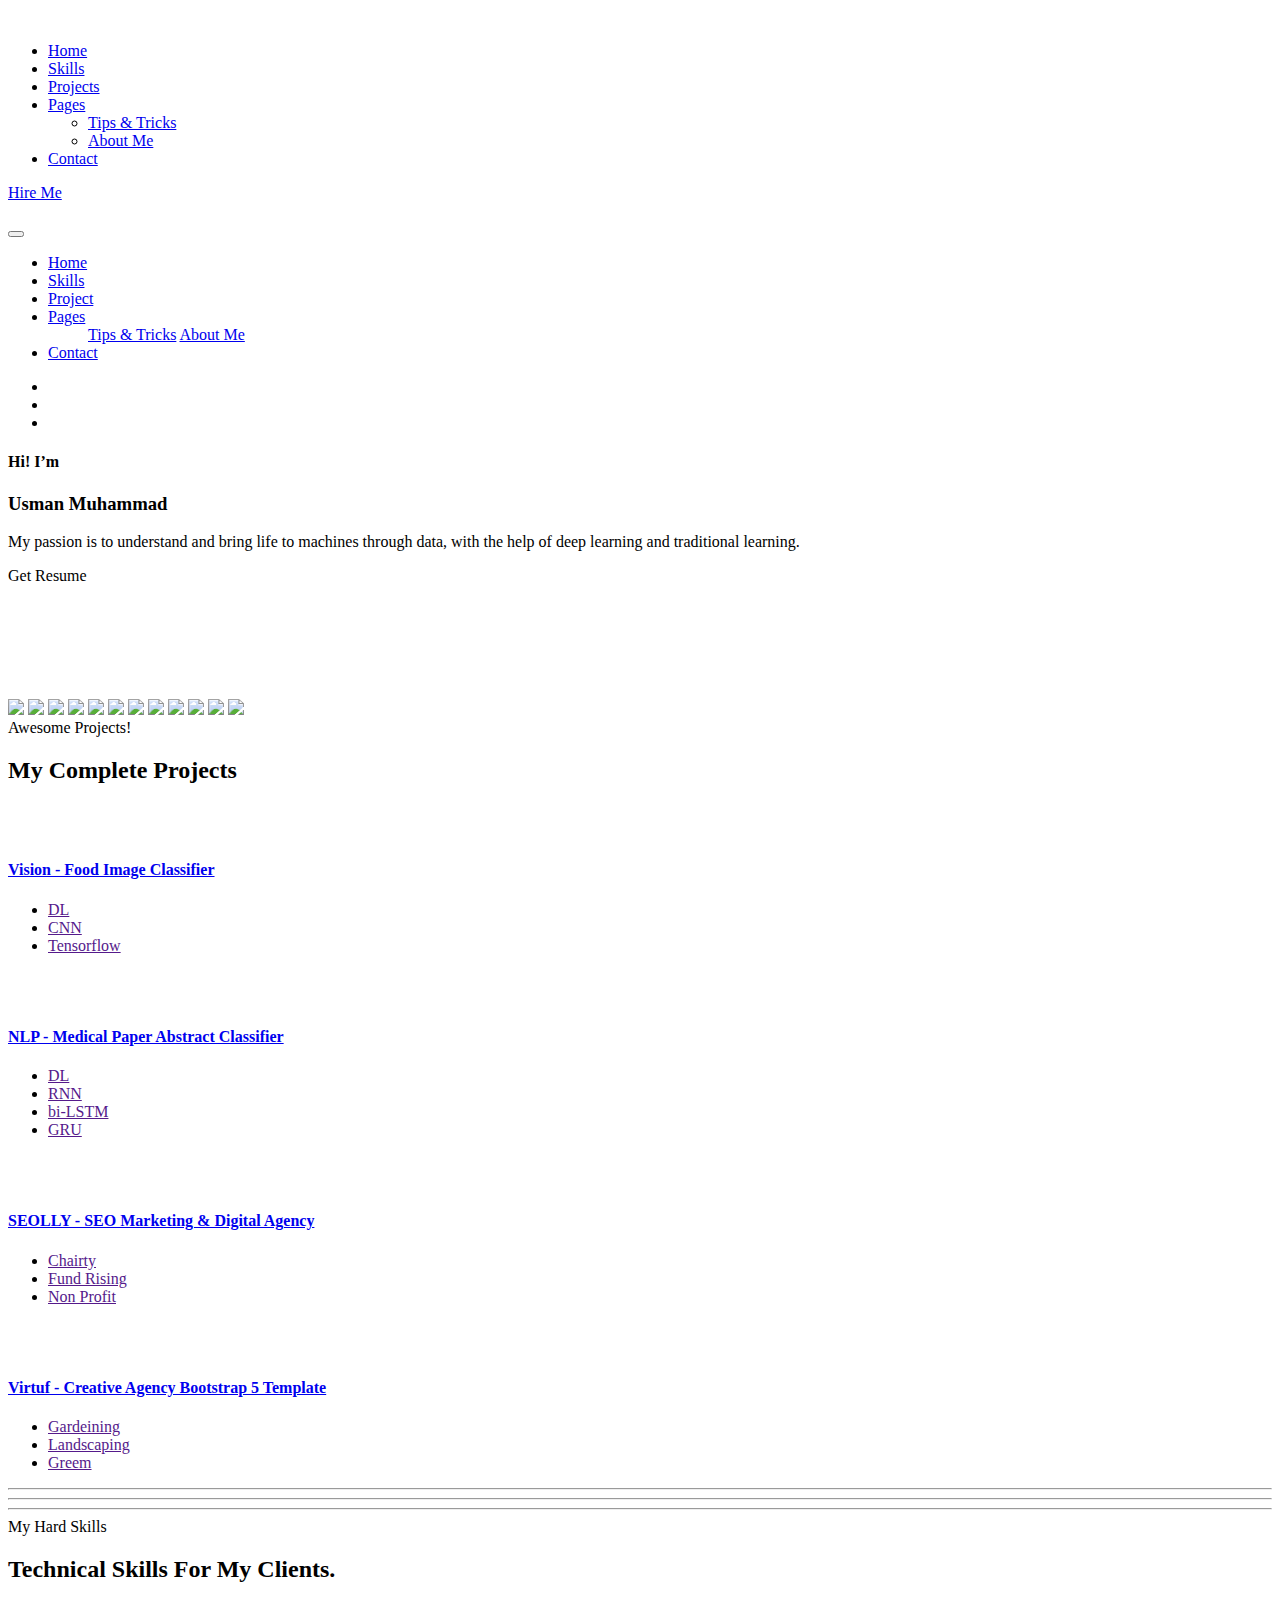
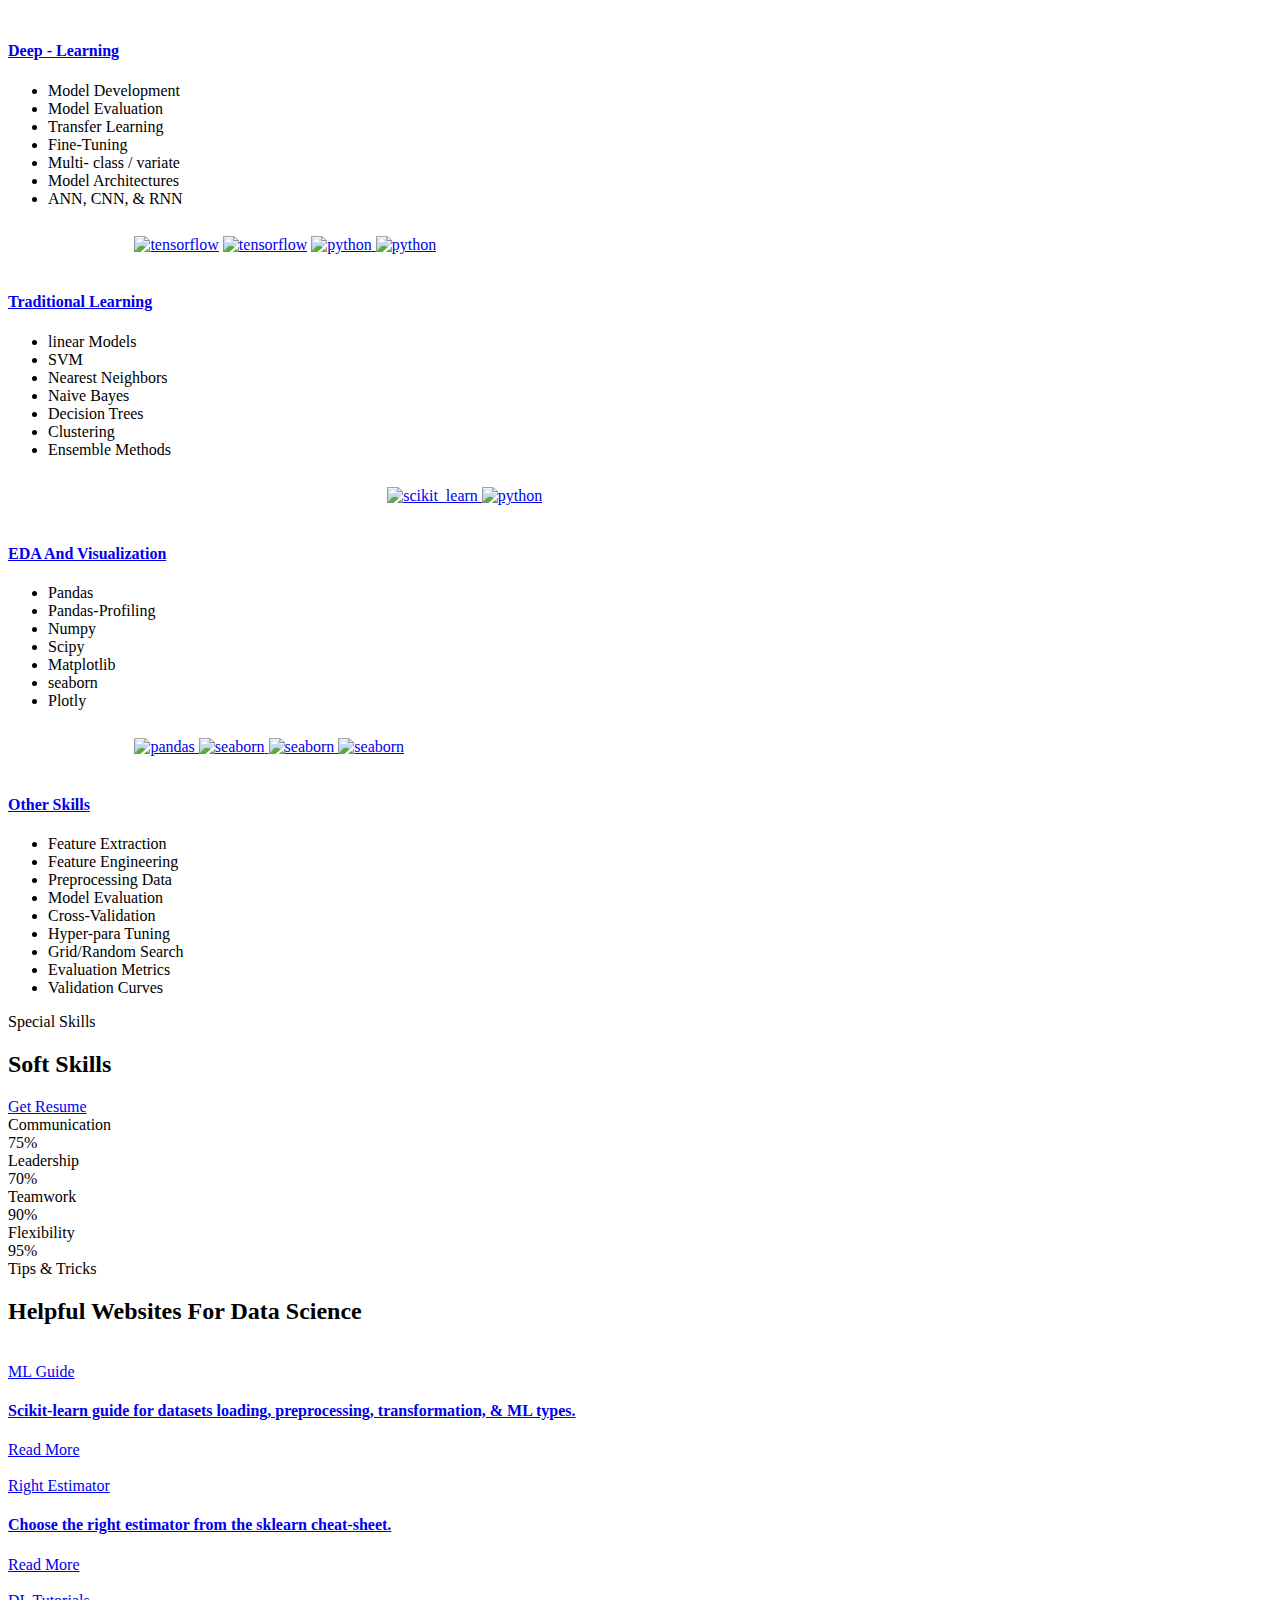
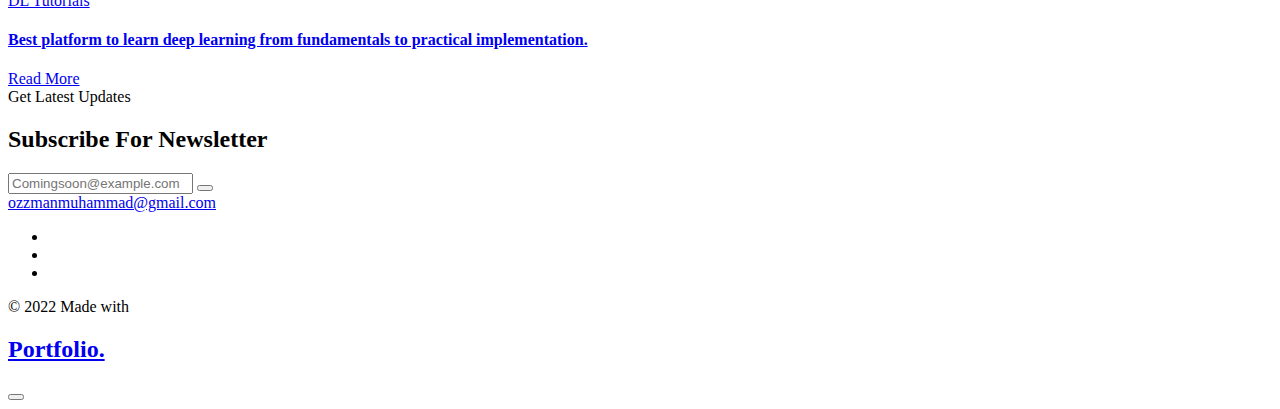
==== index.html @ 357ac885 "Add files via upload" ====
<!DOCTYPE html>
<html lang="zxx">

<head>

    <meta charset="UTF-8">
    <meta http-equiv="X-UA-Compatible" content="IE=edge">
    <title>Portfolio </title>
    <meta name="robots" content="noindex, follow" />
    <meta name="description" content="">
    <meta name="viewport" content="width=device-width, initial-scale=1.0">
    <!-- Favicon -->
    <link rel="shortcut icon" type="image/x-icon" href="assets/images/heart.ico" />
    
    <!-- CSS
    ============================================ -->

    <!-- Vendor CSS (Contain Bootstrap, Icon Fonts) -->
    <link rel="stylesheet" href="assets/css/vendor/bootstrap.min.css" />
    <link rel="stylesheet" href="assets/css/vendor/icofont.min.css" />

    <!-- Plugin CSS (Global Plugins Files) -->
    <link rel="stylesheet" href="assets/css/plugins/animate.css">
    <link rel="stylesheet" href="assets/css/plugins/swiper-bundle.min.css">
    <link rel="stylesheet" href="assets/css/plugins/nice-select.css">
    <link rel="stylesheet" href="assets/css/plugins/venobox.min.css" />

    <!-- Minify Version -->
    <!-- <link rel="stylesheet" href="assets/css/vendor/vendor.min.css">
    <link rel="stylesheet" href="assets/css/plugins/plugins.min.css"> -->

    <!-- Style CSS -->
    <link rel="stylesheet" href="assets/css/style.css">
    <!-- <link rel="stylesheet" href="assets/css/style.min.css"> -->

</head>

<body>

    <main class="main-wrapper">
        <!-- .....:::::: Start Header Section :::::.... -->
        <header class="header-section sticky-header d-none d-lg-block">
            <div class="header-wrapper">
                <div class="container">
                    <div class="row justify-content-between align-items-center">
                        <div class="col">
                            <!-- Start Header Logo -->
                            <a href="index.html" class="header-logo">
                                <img src="assets/images/logo/logo.png" alt="">
                                <!-- <h1>Portfolio.</h1> -->
                            </a>
                            <!-- End Header Logo -->
                        </div>
                        <div class="col-auto">
                            <!-- Start Header Menu -->
                            <ul class="header-nav">
                                <li><a href="index.html">Home</a></li>
                                <li class="has-dropdown">
                                    <a href="skill-list.html">Skills</a>
                                    <!-- <ul class="submenu">
                                        <li><a href="service-list.html">Services</a></li>
                                        <li><a href="service-details.html">Service Details</a></li>
                                    </ul> -->
                                </li>
                                <li class="has-dropdown">
                                    <a href="project-list.html">Projects</a>
                                    <!-- <ul class="submenu">
                                        <li><a href="">Project</a></li>
                                    <li><a href="project-details.html">Project Details</a></li>
                                    </ul> -->
                                </li>
                                <!-- <li class="has-dropdown">
                                    <a href="blog-list.html">Blog</a>
                                    <ul class="submenu">
                                        <li><a href="blog-list.html">Blog List Full Width</a></li>
                                        <li><a href="blog-list-sidebar-left.html">Blog List Left Sidebar</a></li>
                                        <li><a href="blog-list-sidebar-right.html">Blog List Right Sidebar</a></li>
                                        <li><a href="blog-details.html">Blog Details Full Width</a></li>
                                        <li><a href="blog-details-sidebar-left.html">Blog Details Left Sidebar</a></li>
                                        <li><a href="blog-details-sidebar-right.html">Blog Details Right Sidebar</a></li>
                                    </ul>
                                </li> -->
                                <li class="has-dropdown">
                                    <a href="#">Pages</a>
                                    <ul class="submenu">
                                        
                                        <li><a href="blog-list.html">Tips & Tricks</a></li>
                                        <li><a href="about.html">About Me</a></li>
                                        
                                        <!-- <li><a href="404-page.html">404 Page</a></li> -->
                                    </ul>
                                </li>
                                <li><a href="contact.html">Contact</a></li>
                            </ul>
                            <!-- End Header Menu -->
                        </div>
                        <div class="col" id="face2">
                            <div class="header-btn-link text-end"  >
                               <a  href="contact.html" class="btn btn-sm btn-outline-one icon-space-left" >Hire Me <i class="icofont-double-right"></i></a>
                            </div>
                            
                        </div>
                        
                        <div  class = "face" >  
                            <div class="teeth"></div>
                            <div class="teeth2"></div>
                            <div class="eyes">
                                <div class="eye"></div>
                                <div class="eye"></div>
                            </div>
                        </div>
                    </div>
                </div>
            </div>
        </header>
        <!-- .....:::::: End Header Section :::::.... -->

        <!-- .....:::::: Start Mobile Header Section :::::.... -->
        <div class="mobile-header d-block d-lg-none">
            <div class="container">
                <div class="row align-items-center justify-content-between">
                    <div class="col">
                        <div class="mobile-logo">
                            <a href="index.html"><img src="assets/images/logo/logo.png" alt=""></a>
                        </div>
                    </div>
                    <div class="col">
                        <div class="mobile-action-link text-end">
                            <a href="#mobile-menu-offcanvas" class="offcanvas-toggle offside-menu"><i class="icofont-navigation-menu"></i></a>
                        </div>
                    </div>
                </div>
            </div>
        </div>
        <!-- .....:::::: Start MobileHeader Section :::::.... -->

        <!--  Start Offcanvas Mobile Menu Section -->
        <div id="mobile-menu-offcanvas" class="offcanvas offcanvas-rightside offcanvas-mobile-menu-section">
            <!-- Start Offcanvas Header -->
            <div class="offcanvas-header text-right">
                <button class="offcanvas-close"><i class="icofont-close-line"></i></button>
            </div> <!-- End Offcanvas Header -->
            <!-- Start Offcanvas Mobile Menu Wrapper -->
            <div class="offcanvas-mobile-menu-wrapper">
                <!-- Start Mobile Menu  -->
                <div class="mobile-menu-bottom">
                    <!-- Start Mobile Menu Nav -->
                    <div class="offcanvas-menu">
                        <ul>
                            <li>
                                <a href="index.html"><span>Home</span></a>
                            </li>
                            <li>
                                <a href="skill-list.html">Skills</a>
                                
                            </li>
                            <li>
                                <a href="project-list.html">Project</a></li>
                               
                            </li>
                            <li>
                                <a href="#"><span>Pages</span></a>
                                <ul class="mobile-sub-menu">
                                    <a href="blog-list.html">Tips & Tricks</a>
                                    <a href="about.html">About Me</a></li>
                                </ul>
                            </li>
                            <li>
                                <a href="contact.html"><span>Contact</span></a>
                            </li>
                        </ul>
                    </div> <!-- End Mobile Menu Nav -->
                </div> <!-- End Mobile Menu -->

                <!-- Start Mobile contact Info -->
                <div class="mobile-contact-info text-center">
                    <ul class="social-link">
                        <li><a target="_blank" href="https://www.linkedin.com/in/usman-muhammad-7888b0205/"><i class="icofont-linkedin"></i></a>
                        </li>
                        <li><a target="_blank" href="https://github.com/ozzmanmuhammad/"><i class="icofont-github"></i></a>
                        </li>
                        <li><a target="_blank" href="tel:+923420057601"><i class="icofont-whatsapp"></i></a></li>
                    </ul>
                </div>
                <!-- End Mobile contact Info -->

            </div> <!-- End Offcanvas Mobile Menu Wrapper -->
        </div>
        <!-- ...:::: End Offcanvas Mobile Menu Section:::... -->

        <!-- Offcanvas Overlay -->
        <div class="offcanvas-overlay"></div>

        <!-- ...::: Start Hero Section :::... -->
        <div class="hero-section section-dark-blue-bg">
            <div class="hero-wrapper">
                <div class="container">
                    <div class="row">
                        <div class="col-xxl-7">
                            <div class="hero-content">
                             
                                
                                    <h4 class="title-big ">Hi! I’m</h4>
                                    <h3 class="title-large " >Usman <span class="shape-mark">Muhammad </span>
                                    </h3>
                                    
                                  
                                    <p>My passion is to understand and bring life to machines through data,
                                        with the help of deep learning and traditional learning.</p>
                              
                               
                                <!-- <a href="#" class="btn  btn-xl btn-outline-one icon-space-left">
                                    Get Resume 
                                    <div class="ripple"></div>
                                    <i class="icofont-download"></i>
                                    
                                </a> -->
                               

                                <div class="video-link">
                                    <a class="wave-btn" href="https://youtu.be/MKjhBO2xQzg" data-autoplay="true" data-vbtype="video">

                                        <div class="ripple"><i class="icofont-download"></i></div>
                                    </a>

                                    <span class="video-text"> Get Resume</span>
                                </div>

                            </div>
                        </div>
                    </div>
                </div>
               
                <div class="hero-shape hero-top-shape">
                    <span><p></span>
                    <span></span>
                    <span></span>
                </div>
                <div class="hero-shape hero-bottom-shape">
                    <span></span>
                    <span></span>
                    <span></span>
                </div>

                <div class="hero-portrait">
                    <div class="image">
                        <img class="img-fluid" src="[data-uri]" alt="">

                        <div class="image-half-round-shape"></div>
                        <!-- <div class="social-link">
                            <a href="https://www.linkedin.com/in/usman-muhammad-7888b0205/" target="_blank"><i class="icofont-linkedin"></i></a>
                            <a href="https://github.com/ozzmanmuhammad/" target="_blank"><i class="icofont-github"></i></a>
                            <a href="https://www.example.com" target="_blank"><i class="icofont-email"></i></a>
                            <a href="https://www.example.com" target="_blank"><i class="icofont-skype"></i></a>
                            
                            
                        </div> -->
                        <section class = "section">
                            <img src="assets/images/Parallax/1.png" data-speed="-5" class="imgg layer">
                            <img src="assets/images/Parallax/2.png" data-speed="5" class="imgg2 layer">
                            <img src="assets/images/Parallax/3.png" data-speed="2" class="imgg3 layer">
                            <img src="assets/images/Parallax/5.png" data-speed="-1" class="imgg5 layer">
                            <img src="assets/images/Parallax/6.png" data-speed="-3" class="imgg6 layer">
                            <img src="assets/images/Parallax/12.png" data-speed="-4" class="imgg12 layer"> 
                            <img src="assets/images/Parallax/13.png" data-speed="1" class="imgg13 layer">
                            <img src="assets/images/Parallax/15.png" data-speed="2" class="imgg14 layer">
                            <img src="assets/images/Parallax/16.png" data-speed="8" class="imgg15 layer">
                            <img src="assets/images/Parallax/18.png" data-speed="3" class="imgg16 layer">
                            <img src="assets/images/Parallax/19.png" data-speed="-1" class="imgg17 layer">
                            <img src="assets/images/Parallax/20.png" data-speed="9" class="imgg18 layer">
                        </section>
                        <script>
                            document.querySelector('.section').addEventListener("mouseover", parallax);
                            function parallax(e){
                                this.querySelectorAll('.layer').forEach(layer => {
                                    const speed = layer.getAttribute('data-speed')
                    
                                    const x = (window.innerWidth - e.pageX * speed) / 100
                                    const y = (window.innerHeight - e.pageY * speed) / 100
                    
                                    layer.style.transform = `translateX(${x}px) translateY(${y}px) `
                                })
                            }
                        </script>
                                   
                    </div>

                </div>
            </div>
        </div>
        <!-- ...::: End Hero Section :::... -->

        <!-- ...::: Start Project Display Section :::... -->
        <div class="project-display-section section-gap-tb-165">
            <div class="project-display-box">
                <div class="container">
                    <div class="row">
                        <div class="col-12 col-xl-12 d-block d-md-flex justify-content-between">
                            <!-- Start Section Content -->
                            <div class="section-content pos-relative">
                                <span class="section-tag">Awesome Projects!</span>
                                <h2 class="section-title">My Complete Projects</h2>
                            </div>
                            <!-- End Section Content -->

                            <div class="default-nav-style mt-6 mb-6 mb-md-0 ">
                                <!-- If we need navigation buttons -->
                                <div class="slider-button button-prev"><i class="icofont-double-left"></i></div>
                                <div class="slider-button button-next"><i class="icofont-double-right"></i></div>
                            </div>
                        </div>
                    </div>
                </div>
                <div class="project-display-wrapper">
                    <div class="project-display-slider">
                        <!-- Swiper -->
                        <div class="swiper-container">
                            <div class="swiper-wrapper">
                                <!-- Slides -->
                                <!-- Start Project Box Single Item -->
                                <div class="project-box-single-item swiper-slide">
                                    <div class="img-box">
                                        <div class="bg-overlay"></div>
                                        <div class="bg-image">
                                            <img src="assets/images/project/wavebig.png" alt=""
>
                                        </div>
                                        <div class="image">
                                            <a href ="project-foodvision.html" class="image">
                                                <img src="assets/images/project/food5.jpg" alt="" >
                                            </a>
                                        </div>
                                    </div>
                                    <div class="content">
                                        <h4 class="title"><a href="project-foodvision.html">Vision - Food Image Classifier</a></h4>

                                        <ul class="catagory-nav-item">
                                            <li><a href="">DL</a></li>
                                            <li><a href="">CNN</a></li>
                                            <li><a href="">Tensorflow</a></li>
                                        </ul>
                                    </div>
                                </div>
                                <!-- End Project Box Single Item -->
                                <!-- Start Project Box Single Item -->
                                <div class="project-box-single-item swiper-slide">
                                    <div class="img-box">
                                        <div class="bg-overlay"></div>
                                        <div class="bg-image">
                                            <img src="assets/images/project/project-slider-img-2.jpg" alt="">
                                        </div>
                                        <div class="image">
                                            <a href ="project-details.html" class="image">
                                                <img src="assets/images/project/article3.jpg" alt="">
                                            </a>
                                        </div>
                                    </div>
                                    <div class="content">
                                        <h4 class="title"><a href="project-details.html">NLP - Medical Paper Abstract Classifier</a></h4>

                                        <ul class="catagory-nav-item">
                                            <li><a href="">DL</a></li>
                                            <li><a href="">RNN</a></li>
                                            <li><a href="">bi-LSTM</a></li>
                                            <li><a href="">GRU</a></li>
                                        </ul>
                                    </div>
                                </div>
                                <!-- End Project Box Single Item -->
                                <!-- Start Project Box Single Item -->
                                <div class="project-box-single-item swiper-slide">
                                    <div class="img-box">
                                        <div class="bg-overlay"></div>
                                        <div class="bg-image">
                                            <img src="assets/images/project/project-slider-img-3.jpg" alt="">
                                        </div>
                                        <div class="image">
                                            <img src="assets/images/project/project-slider-img-3.jpg" alt="">
                                        </div>
                                    </div>
                                    <div class="content">
                                        <h4 class="title"><a href="project-details.html">SEOLLY - SEO Marketing & Digital Agency</a></h4>

                                        <ul class="catagory-nav-item">
                                            <li><a href="">Chairty</a></li>
                                            <li><a href="">Fund Rising</a></li>
                                            <li><a href="">Non Profit</a></li>
                                        </ul>
                                    </div>
                                </div>
                                <!-- End Project Box Single Item -->
                                <!-- Start Project Box Single Item -->
                                <div class="project-box-single-item swiper-slide">
                                    <div class="img-box">
                                        <div class="bg-overlay"></div>
                                        <div class="bg-image">
                                            <img src="assets/images/project/project-slider-img-4.jpg" alt="">
                                        </div>
                                        <div class="image">
                                            <img src="assets/images/project/project-slider-img-4.jpg" alt="">
                                        </div>
                                    </div>
                                    <div class="content">
                                        <h4 class="title"><a href="project-details.html">Virtuf - Creative Agency Bootstrap 5 Template</a></h4>

                                        <ul class="catagory-nav-item">
                                            <li><a href="">Gardeining</a></li>
                                            <li><a href="">Landscaping</a></li>
                                            <li><a href="">Greem</a></li>
                                        </ul>
                                    </div>
                                </div>
                                <!-- End Project Box Single Item -->
                            </div>
                        </div>
                    </div>
                </div>

            </div>
        </div>
        <!-- ...::: End Project Display Section :::... -->



        <!-- ...::: Start Service Display Section :::... -->
        <hr>
        <hr>
        <hr>
        <div class="service-display-section section-gap-tb-165 pos-relative">
            <div class="container">
                <div class="row">
                    <div class="col-12">
                        <!-- Start Section Content -->
                        <div class="section-content">
                            <span class="section-tag">My Hard Skills</span>
                            <h2 class="section-title">Technical Skills For My Clients.</h2>
                        </div>
                        <!-- End Section Content -->
                    </div>
                </div>
            </div>

            <!-- Start Service Section Wrapper -->
            <div class="service-display-wrapper">
                <div class="container">
                    <div class="row">
                        <div class="col-12">
                            <div class="service-display-slider">
                                <!-- Slider main container -->
                                <div class="swiper-container">
                                    <!-- Additional required wrapper -->
                                    <div class="swiper-wrapper">
                                        <!-- Slides -->
                                        <!-- Start Service Box Single Item -->
                                        <div class="service-box-single-item swiper-slide">
                                            <div class="inner-shape inner-shape-top-right"></div>
                                            <div class="icon"><img src="assets/images/icon/deep-learning.png" alt=""></div>
                                            <h4 class="title"><a href="service-details.html">Deep - Learning</a></h4>
                                           
                                            <ul  class="list-item">
                                                
                                                <li>Model Development</li>
                                                <li>Model Evaluation</li>
                                                <li>Transfer Learning</li>
                                                <li>Fine-Tuning</li>
                                                <li>Multi- class / variate </li>
                                                <li>Model Architectures</li>
                                                <li>ANN, CNN, & RNN</li>
                                                    
                                            </ul>
                                            <div style="padding-left: 10%;padding-top: 1%;">
                                                <a href="https://www.tensorflow.org" target="_blank" rel="noreferrer" > 
                                                <img src="https://www.vectorlogo.zone/logos/tensorflow/tensorflow-icon.svg" 
                                                alt="tensorflow" width="40" height="40" title="Tensorflow"/></a>
                                                <a href="https://keras.io/" target="_blank" rel="noreferrer" > 
                                                    <img src="https://upload.wikimedia.org/wikipedia/commons/c/c9/Keras_Logo.jpg" 
                                                    alt="tensorflow" width="40" height="40" title="Keras"/></a> 
                                                <a href="https://www.python.org" target="_blank" rel="noreferrer"> 
                                                <img src="https://raw.githubusercontent.com/devicons/devicon/master/icons/python/python-original.svg" 
                                                alt="python" width="40" height="40"title="Python"/> </a>
                                                <a href="https://colab.research.google.com/" target="_blank" rel="noreferrer"> 
                                                    <img src="assets/images/logo/CoLaboratory-01.png" 
                                                    alt="python" width="40" height="40"title="Python"/> </a>
                                            </div>

                                            <div class="inner-shape inner-shape-bottom-right"></div>
                                        </div>
                                        <!-- End Service Box Single Item -->
                                        <!-- Start Service Box Single Item -->
                                        <div class="service-box-single-item swiper-slide">
                                            <div class="inner-shape inner-shape-top-right"></div>
                                            <div class="icon"><img src="assets/images/icon/coding.png" alt=""></div>
                                            <h4 class="title"><a href="service-details.html">Traditional Learning</a></h4>
                                            <ul class="list-item">    
                                                <li>linear Models</li>
                                                <li>SVM</li>
                                                <li>Nearest Neighbors</li>
                                                <li>Naive Bayes</li>
                                                <li>Decision Trees</li>
                                                <li>Clustering</li>
                                                <li>Ensemble Methods</li>
                                            </ul>
                                            <div style="padding-left: 30%;padding-top: 1%;">
                                                <a href="https://scikit-learn.org/" target="_blank" rel="noreferrer"> 
                                                    <img src="https://upload.wikimedia.org/wikipedia/commons/0/05/Scikit_learn_logo_small.svg" 
                                                    alt="scikit_learn" width="40" height="40" title="SciKit-learn"/> </a> 
                                                <a href="https://www.python.org" target="_blank" rel="noreferrer"> 
                                                    <img src="https://raw.githubusercontent.com/devicons/devicon/master/icons/python/python-original.svg" 
                                                    alt="python" width="40" height="40" title="Python"/> </a>
                                            </div>
                                            <div class="inner-shape inner-shape-bottom-right"></div>
                                        </div>
                                        <!-- End Service Box Single Item -->
                                        <!-- Start Service Box Single Item -->
                                        <div class="service-box-single-item swiper-slide">
                                            <div class="inner-shape inner-shape-top-right"></div>
                                            <div class="icon"><img src="assets/images/icon/EDA_icon.png" alt=""></div>
                                            <h4 class="title"><a href="service-details.html">EDA And Visualization</a></h4>
                                            <ul class="list-item">
                                                <li>Pandas</li>
                                                <li>Pandas-Profiling</li>
                                                <li>Numpy</li>
                                                <li>Scipy</li>
                                                <li>Matplotlib</li>
                                                <li>seaborn</li>
                                                <li>Plotly</li>
                                            </ul>
                                            <div style="padding-left: 10%;padding-top: 1%;">
                                                <a href="https://pandas.pydata.org/" target="_blank" rel="noreferrer"> 
                                                    <img src="https://raw.githubusercontent.com/devicons/devicon/2ae2a900d2f041da66e950e4d48052658d850630/icons/pandas/pandas-original.svg" 
                                                    alt="pandas" width="40" height="40" title="Pandas"/> </a>
                                                    <a href="https://numpy.org/" target="_blank" rel="noreferrer"> 
                                                        <img src="https://www.vectorlogo.zone/logos/numpy/numpy-icon.svg" 
                                                        alt="seaborn" width="40" height="40" title="NumPy"/> </a>
                                                    <a href="https://seaborn.pydata.org/" target="_blank" rel="noreferrer"> 
                                                        <img src="https://seaborn.pydata.org/_images/logo-mark-lightbg.svg" 
                                                        alt="seaborn" width="40" height="40" title="seaborn"/> </a>
                                                    <a href="https://matplotlib.org/" target="_blank" rel="noreferrer"> 
                                                            <img src="assets/images/icon/matplotlib.png" 
                                                            alt="seaborn" width="40" height="40" title="Matplotlib"/> </a> 
                                            </div>
                                            <div class="inner-shape inner-shape-bottom-right"></div>
                                        </div>
                                        <!-- End Service Box Single Item -->
                                        <div class="service-box-single-item swiper-slide">
                                            <div class="inner-shape inner-shape-top-right"></div>
                                            <div class="icon"><img src="assets/images/icon/skills.png" alt=""></div>
                                            <h4 class="title"><a href="service-details.html">Other Skills</a></h4>
                                            <ul class="list-item">
                                                <li>Feature Extraction</li>
                                                <li>Feature Engineering</li>
                                                <li>Preprocessing Data</li>
                                                <li>Model Evaluation</li>
                                                <li>Cross-Validation</li>
                                                <li>Hyper-para Tuning</li>
                                                <li>Grid/Random Search</li>
                                                <li>Evaluation Metrics</li>
                                                <li>Validation Curves</li>
                                    
                                            </ul>
                                           
                                            <div class="inner-shape inner-shape-bottom-right"></div>
                                        </div>
                                        <!-- End Service Box Single Item -->
                                    </div>
                                </div>
                            </div>
                        </div>
                    </div>
                </div>
                <!-- If we need pagination -->
                <div class="service-display-dots">
                    <div class="swiper-pagination"></div>
                </div>
            </div>
            <!-- End Service Section Wrapper -->
        </div>
        <!-- ...::: End Service Display Section :::... -->



        <!-- ...::: Start Skill Display Section :::... -->
        <div class="skill-display-section section-gap-tb-165 section-bg pos-relative">
            <div class="skill-display-section-box">
                <div class="container">
                    <div class="row align-items-center">
                        <div class="col-xl-6 col-xxl-5">
                            <!-- Start Section Content -->
                            <div class="section-content">
                                <span class="section-tag">Special Skills</span>
                                <h2 class="section-title">Soft Skills</h2>

                                <a href="#" class="btn btn-xl btn-outline-one icon-space-left">Get Resume <i class="icofont-download"></i></a>
                            </div>
                            <!-- End Section Content -->
                        </div>

                        <div class="col-xl-6 col-xxl-6 offset-xxl-1">
                            <!-- Start Skill Display Wrapper -->
                            <div class="skill-display-wrapper">
                                <!-- Start Skill Progress Single Item -->
                                <div class="skill-progress-single-item">
                                    <span class="tag">Communication</span>
                                    <div class="skill-box">
                                        <div class="progress-line" data-width="75">
                                            <span class="skill-percentage">75%</span>
                                        </div>
                                    </div>
                                </div>
                                <!-- ENd Skill Progress Single Item -->
                                <!-- Start Skill Progress Single Item -->
                                <div class="skill-progress-single-item">
                                    <span class="tag">Leadership</span>
                                    <div class="skill-box">
                                        <div class="progress-line" data-width="70">
                                            <span class="skill-percentage">70%</span>
                                        </div>
                                    </div>
                                </div>
                                <!-- ENd Skill Progress Single Item -->
                                <!-- Start Skill Progress Single Item -->
                                <div class="skill-progress-single-item">
                                    <span class="tag">Teamwork</span>
                                    <div class="skill-box">
                                        <div class="progress-line" data-width="90">
                                            <span class="skill-percentage">90%</span>
                                        </div>
                                    </div>
                                </div>
                                <!-- ENd Skill Progress Single Item -->
                                <!-- Start Skill Progress Single Item -->
                                <div class="skill-progress-single-item">
                                    <span class="tag">Flexibility</span>
                                    <div class="skill-box">
                                        <div class="progress-line" data-width="95">
                                            <span class="skill-percentage">95%</span>
                                        </div>
                                    </div>
                                </div>
                                <!-- ENd Skill Progress Single Item -->
                            </div>
                            <!-- End Skill Display Wrapper -->
                        </div>
                    </div>
                </div>
            </div>
            <div class="skill-display-shape"></div>
        </div>
        <!-- ...::: End Skill Display Section :::... -->


        <!-- ...::: Start Fav Feed Display Section :::... -->
        <div class="blog-feed-display-section section-gap-tb-165">
            <div class="blog-feed-display-box">
                <div class="container">
                    <div class="row">
                        <div class="col">
                            <!-- Start Section Content -->
                            <div class="section-content pos-relative text-center">
                                <span class="section-tag">Tips & Tricks</span>
                                <h2 class="section-title">Helpful Websites For Data Science </h2>
                            </div>
                            <!-- End Section Content -->
                        </div>
                    </div>

                    <div class="blog-feed-display-wrapper">
                        <div class="row mb-n5">
                            <div class="col-12 mb-5">
                                <!-- Start Blog Feed Single Item -->
                                <div class="blog-feed-single-item">
                                    <div class="inner-shape inner-shape-top-right"></div>
                                        <a href="https://scikit-learn.org/stable/user_guide.html" class="image" target="blank">
                                            <img src="https://raw.githubusercontent.com/scikit-learn/scikit-learn/main/doc/logos/scikit-learn-logo.png" alt="">
                                        </a>
                                        <div class="content-box">
                                            <div class="content">
                                                <div class="post-meta">
                                                    <a href="#" class="catagory">ML Guide</a>
                                                </div>
                                                <h4 class="title"><a href="https://scikit-learn.org/stable/user_guide.html" target="blank">Scikit-learn guide for datasets loading,
                                                    preprocessing, transformation, & ML types.</a></h4>
                                            </div>
                                            <a href="https://scikit-learn.org/stable/user_guide.html" target="blank" class="btn btn-md btn-outline-one icon-space-left">Read More<i class="icofont-double-right"></i></a>
                                        </div>

                                </div>
                                <!-- End Blog Feed Single Item -->
                            </div>
                            <div class="col-12 mb-5">
                                <!-- Start Blog Feed Single Item -->
                                <div class="blog-feed-single-item">
                                    <div class="inner-shape inner-shape-top-right"></div>
                                    <a href="https://scikit-learn.org/stable/tutorial/machine_learning_map/index.html" class="image" target="blank">
                                        <img src="https://scikit-learn.org/stable/_static/ml_map.png" alt="">
                                    </a>
                                    <div class="content-box">
                                        <div class="content">
                                            <div class="post-meta">
                                                <a href="#" class="catagory">Right Estimator</a>
                                    
                                            </div>
                                            <h4 class="title"><a href="https://scikit-learn.org/stable/tutorial/machine_learning_map/index.html" target="blank">Choose the right estimator from the 
                                                sklearn cheat-sheet.</a></h4>
                                        </div>
                                        <a href="https://scikit-learn.org/stable/tutorial/machine_learning_map/index.html" target="blank" class="btn btn-md btn-outline-one icon-space-left">Read More<i class="icofont-double-right"></i></a>
                                    </div>

                                </div>
                                <!-- End Blog Feed Single Item -->
                            </div>
                            <div class="col-12 mb-5">
                                <!-- Start Blog Feed Single Item -->
                                <div class="blog-feed-single-item">
                                    <div class="inner-shape inner-shape-top-right"></div>
                                    <a href="http://introtodeeplearning.com/" class="image" target="blank">
                                        <img src="assets/images/blog/deeplearning_tutorials.jpg" alt="">
                                    </a>
                                    <div class="content-box">
                                        <div class="content">
                                            <div class="post-meta">
                                                <a href="#" class="catagory">DL Tutorials</a>
                                            </div>
                                            <h4 class="title"><a href="http://introtodeeplearning.com/"target="blank">Best platform to learn deep learning from 
                                                fundamentals to practical implementation.
                                            </a></h4>
                                        </div>
                                        <a href="http://introtodeeplearning.com/" target="blank" class="btn btn-md btn-outline-one icon-space-left">Read More<i class="icofont-double-right"></i></a>
                                    </div>

                                </div>
                                <!-- End Blog Feed Single Item -->
                            </div>
                        </div>
                    </div>
                </div>
            </div>
        </div>
        <!-- ...::: End fav Feed Display Section :::... -->

        <!-- ...::: Start Footer Section :::... -->
        <footer class="footer-section section-bg overflow-hidden pos-relative">
            <div class="footer-inner-shape-top-left"></div>
            <div class="footer-inner-shape-top-right"></div>
            <div class="footer-section-top section-gap-t-165">
                <div class="container">
                    <div class="row">
                        <div class="col-12">
                            <!-- Start Section Content -->
                            <div class="section-content pos-relative text-center">
                                <span class="section-tag">Get Latest Updates</span>
                                <h2 class="section-title">Subscribe For Newsletter</h2>
                            </div>
                            <!-- End Section Content -->
                        </div>
                    </div>
                    <div class="footer-top-wrapper text-center">
                        <div class="row">
                            <div class="col-12">
                                <form action="#" class="footer-newsletter">
                                    <input type="email" placeholder="Comingsoon@example.com" readonly>
                                    <button class="submit-btn" type="submit" id="move"></button>
                                </form>
                            </div>
                        </div>
                    </div>
                </div>
            </div>
            <div class="footer-center section-gap-tb-165">
                <div class="container">
                    <div class="row justify-content-between align-items-center mb-n5">
                        <div class="col-auto mb-5">
                            <!-- Start Single Footer Info -->
                            <div class="footer-single-info">
                                <a href="tel:+923420057601" class="info-box">
                                    <span class="icon"><i class="icofont-phone"></i></span>
                                    <span class="text"></span>
                                </a>
                            </div>
                            <!-- Start Single Footer Info -->
                        </div>
                        <div class="col-auto mb-5">
                            <!-- Start Single Footer Info -->
                            <div class="footer-single-info">
                                <a href="mailto:ozzmanmuhammad@gmail.com" class="info-box">
                                    <span class="icon"><i class="icofont-envelope-open"></i></span>
                                    <span class="text">ozzmanmuhammad@gmail.com</span>
                                </a>
                            </div>
                            <!-- Start Single Footer Info -->
                        </div>
                        <div class="col-auto mb-5">
                            <!-- Start Single Footer Info -->
                            <div class="footer-single-info">
                                <ul class="social-link">
                                    <li><a href="tel:+923420057601" class="info-box"><i class="icofont-whatsapp"></i></a></li>
                                    <li><a href="https://github.com/ozzmanmuhammad/" target="_blank"><i class="icofont-github"></i></a></li>
                                    <li><a href="https://www.linkedin.com/in/usman-muhammad-7888b0205/" target="_blank"><i class="icofont-linkedin"></i></a></li>
                                </ul>
                            </div>
                            <!-- Start Single Footer Info -->
                        </div>
                    </div>
                </div>
            </div>
            <div class="footer-bottom">
                <div class="container">
                    <div class="row justify-content-center justify-content-md-between align-items-center flex-column-reverse flex-md-row">
                        <div class="col-auto">
                            <div class="footer-copyright">
                                <p class="copyright-text">&copy; 2022 Made with <i class="icofont-heart"></i> </p>
                            </div>
                        </div>
                        <div class="col-auto">
                            <a href="index.html" class="footer-logo">
                                <div class="logo">
                                    <h2>Portfolio.</h2>
                                    <!-- <img src="assets/images/logo/logo.png" alt=""> -->
                                </div>
                            </a>
                        </div>
                    </div>
                </div>
            </div>
        </footer>
        <!-- ...::: End Footer Section :::... -->

        <!-- material-scrolltop button -->
    <button class="material-scrolltop" type="button"></button>
    </main>

    <!-- Global Vendor, plugins JS -->

    <!-- JS Files
    ============================================ -->
    <!-- Global Vendor, plugins JS -->

    <!-- Vendor JS -->
    <script src="assets/js/vendor/bootstrap.bundle.min.js"></script>
    <script src="assets/js/vendor/jquery-3.5.1.min.js"></script>
    <script src="assets/js/vendor/jquery-migrate-3.3.0.min.js"></script>
    <script src="assets/js/vendor/modernizr-3.11.2.min.js"></script>

    <!--Plugins JS-->
    <script src="assets/js/plugins/swiper-bundle.min.js"></script>
    <script src="assets/js/plugins/jquery.appear.min.js"></script>
    <script src="assets/js/plugins/jquery.nice-select.js"></script>
    <script src="assets/js/plugins/venobox.min.js"></script>
    <script src="assets/js/plugins/jquery.waypoints.js"></script>
    <script src="assets/js/plugins/images-loaded.min.js"></script>
    <script src="assets/js/plugins/isotope.pkgd.min.js"></script>
    <script src="assets/js/plugins/counter.js"></script>
    <script src="assets/js/plugins/ajax-mail.js"></script>
    <script src="assets/js/plugins/material-scrolltop.js"></script>

    <!-- Minify Version -->
    <!-- <script src="assets/js/vendor.min.js"></script>
    <script src="assets/js/plugins.min.js"></script> -->

    <!--Main JS (Common Activation Codes)-->
    <script src="assets/js/main.js"></script>
    
</body>

</html>
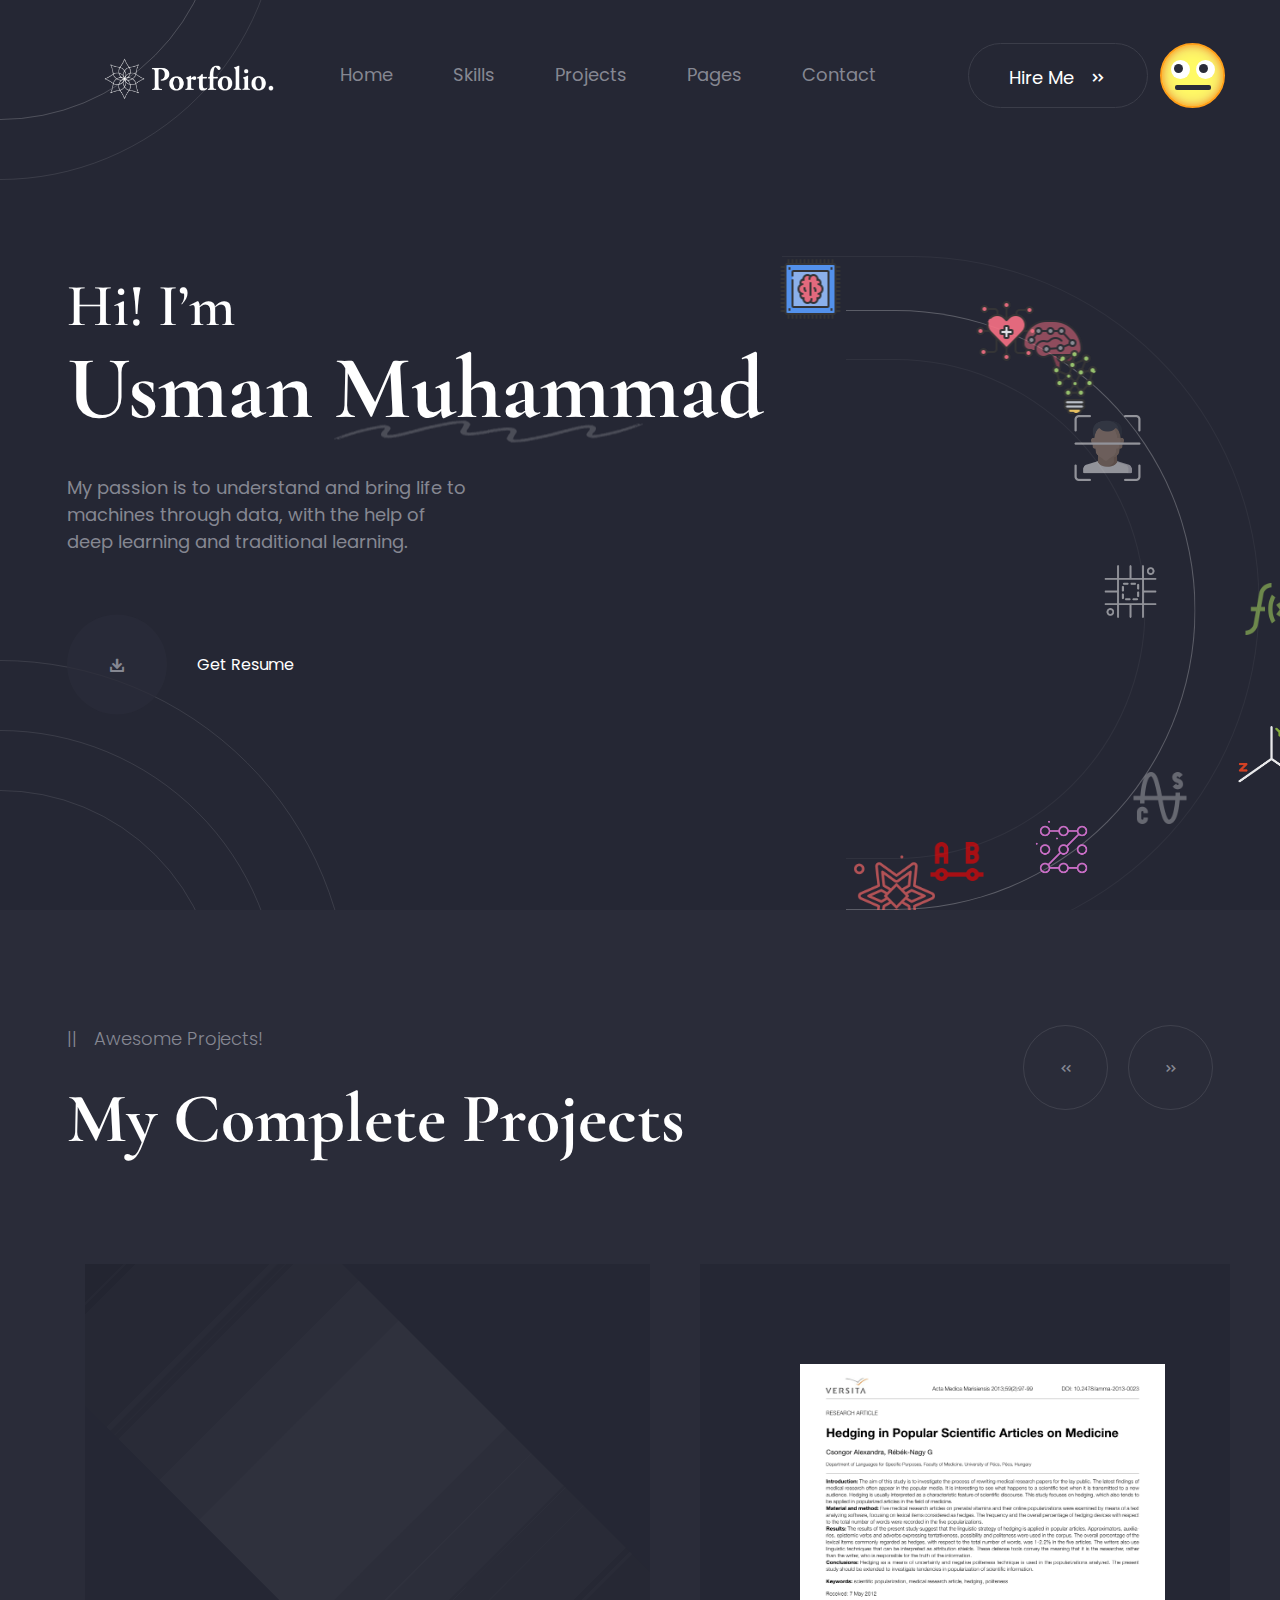
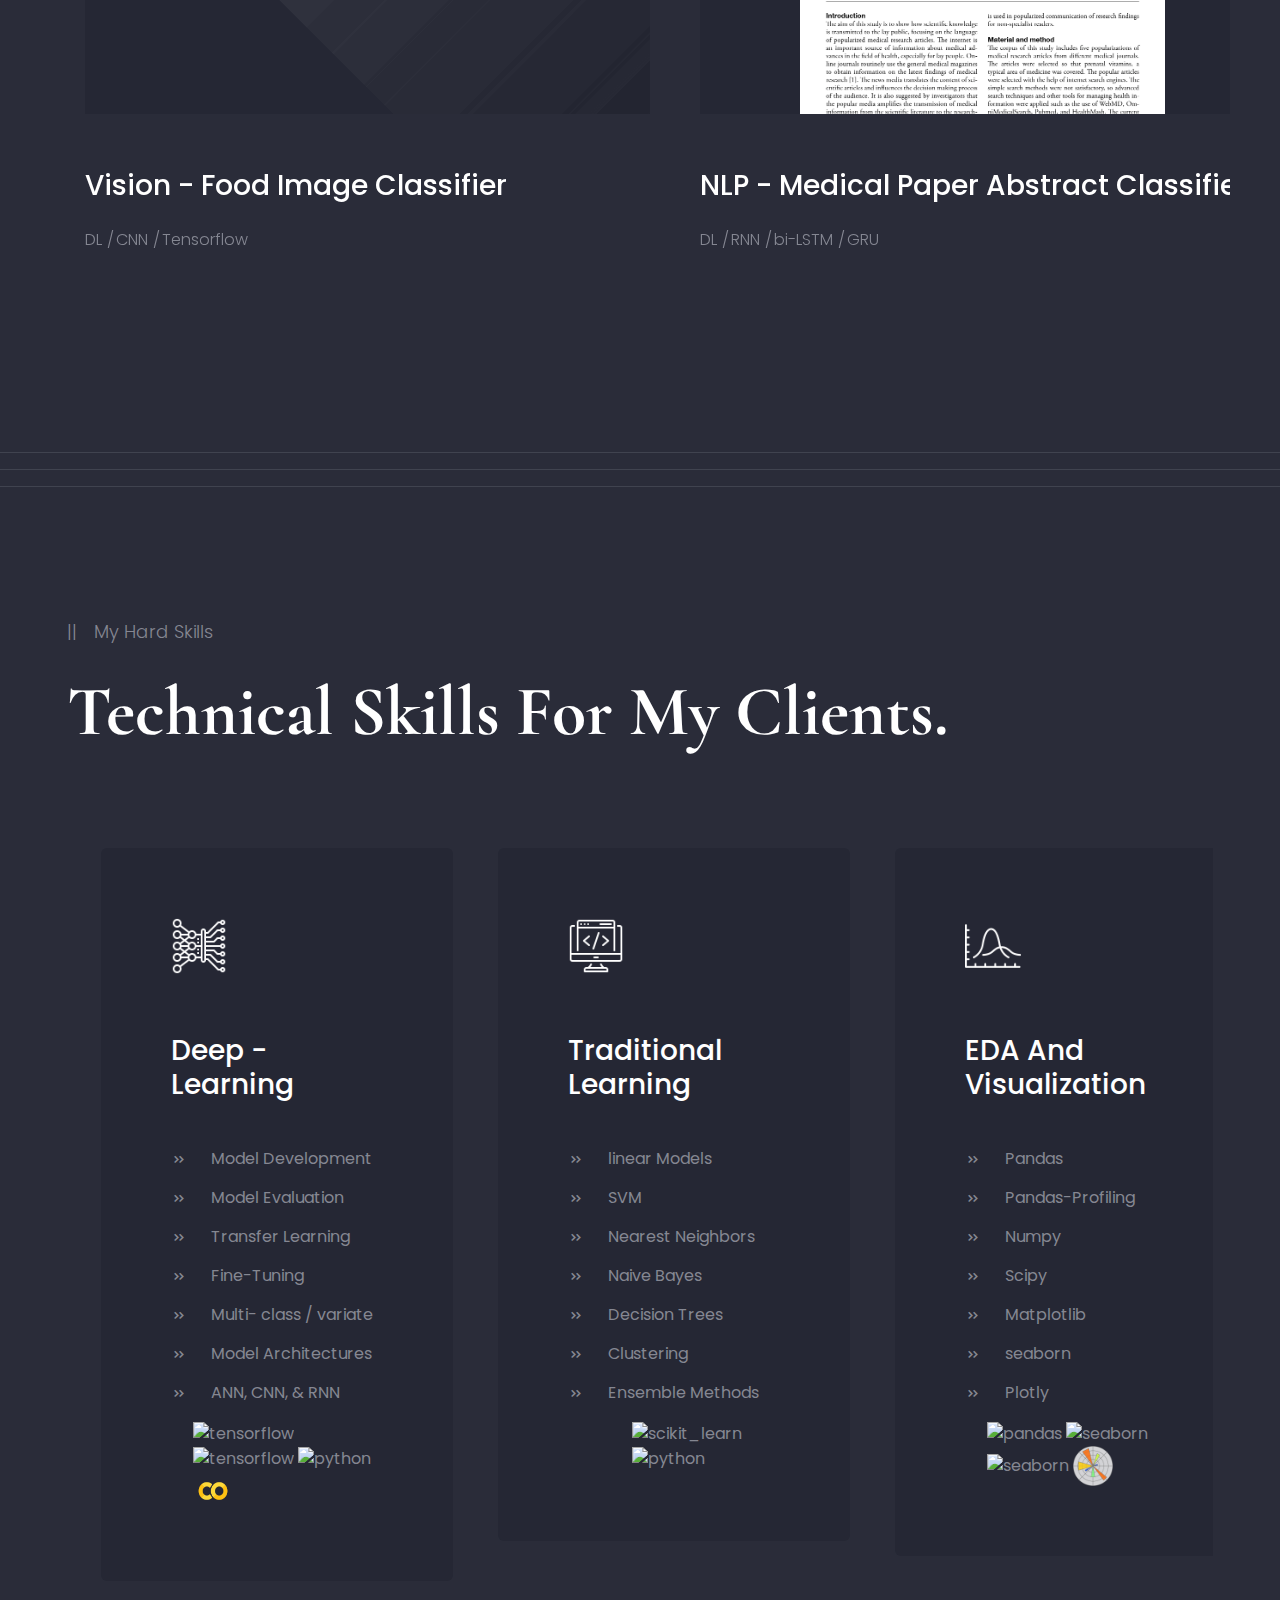
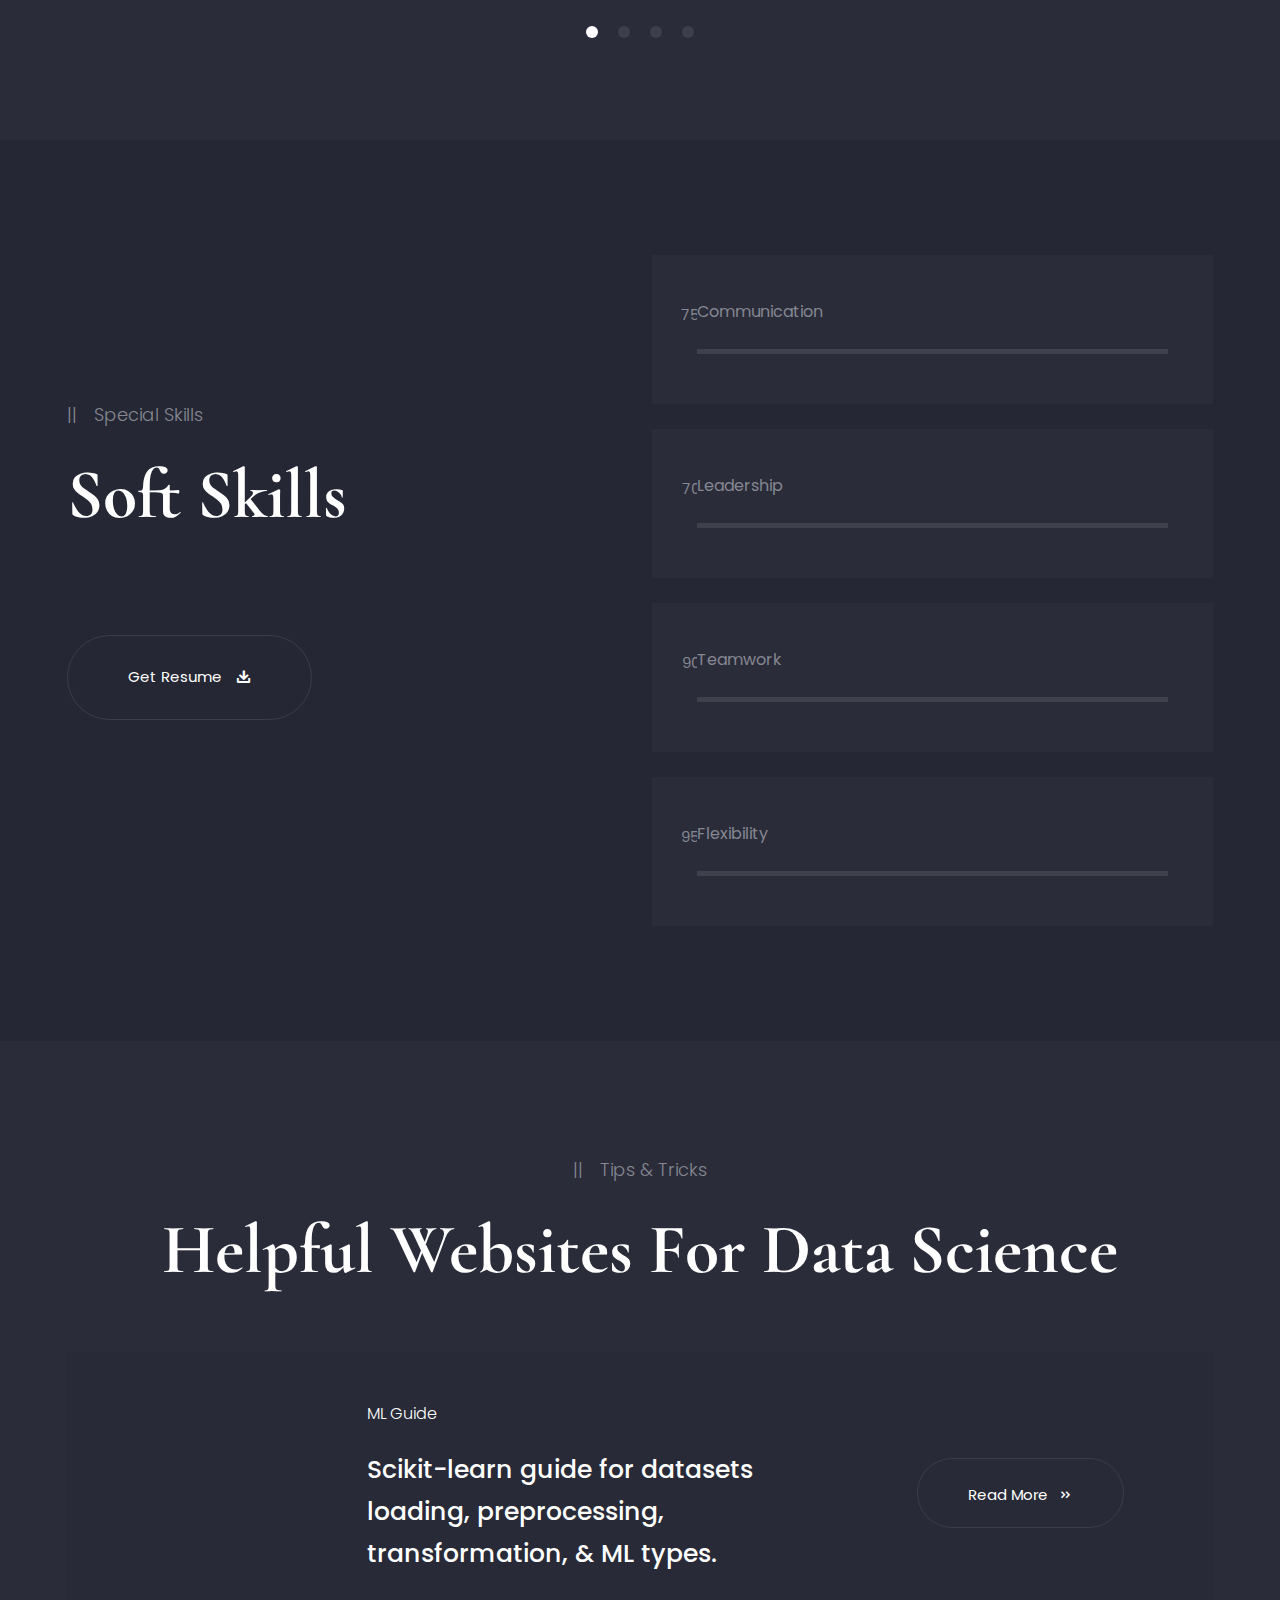
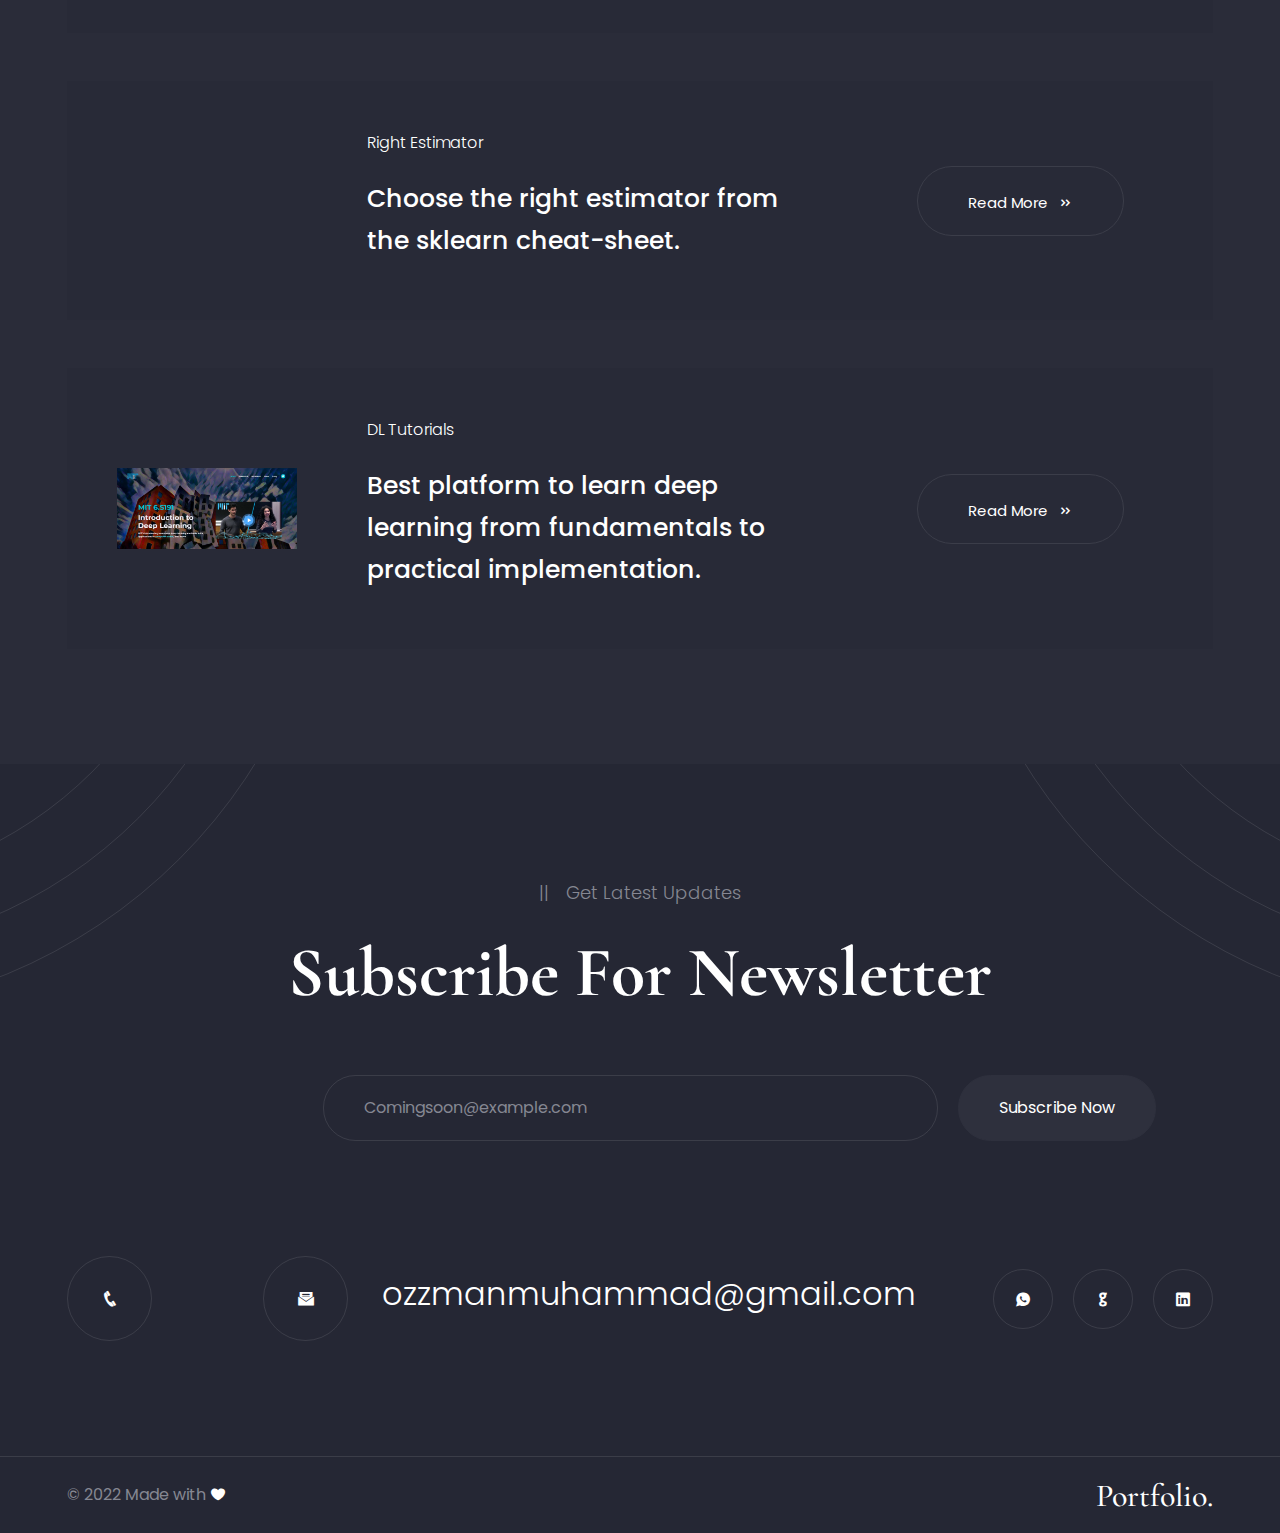
==== commit 50fee41f: "Add files via upload" ====
--- a/index.html
+++ b/index.html
@@ -375,16 +375,18 @@
                                             <img src="assets/images/project/project-slider-img-3.jpg" alt="">
                                         </div>
                                         <div class="image">
-                                            <img src="assets/images/project/project-slider-img-3.jpg" alt="">
+                                            <a href ="project-BrainTumor.html" class="image">
+                                                <img src="assets/images/project/brain_tumor.png" alt="">
+                                            </a>
                                         </div>
                                     </div>
                                     <div class="content">
-                                        <h4 class="title"><a href="project-details.html">SEOLLY - SEO Marketing & Digital Agency</a></h4>
+                                        <h4 class="title"><a href="project-BrainTumor.html">Vision - Brain Tumor Classifier & Live Prediction in Browser.</a></h4>
 
                                         <ul class="catagory-nav-item">
-                                            <li><a href="">Chairty</a></li>
-                                            <li><a href="">Fund Rising</a></li>
-                                            <li><a href="">Non Profit</a></li>
+                                            <li><a href="">DL</a></li> 
+                                            <li><a href="">CNN</a></li>
+                                            <li><a href="">Tensorflow(py & js)</a></li>
                                         </ul>
                                     </div>
                                 </div>
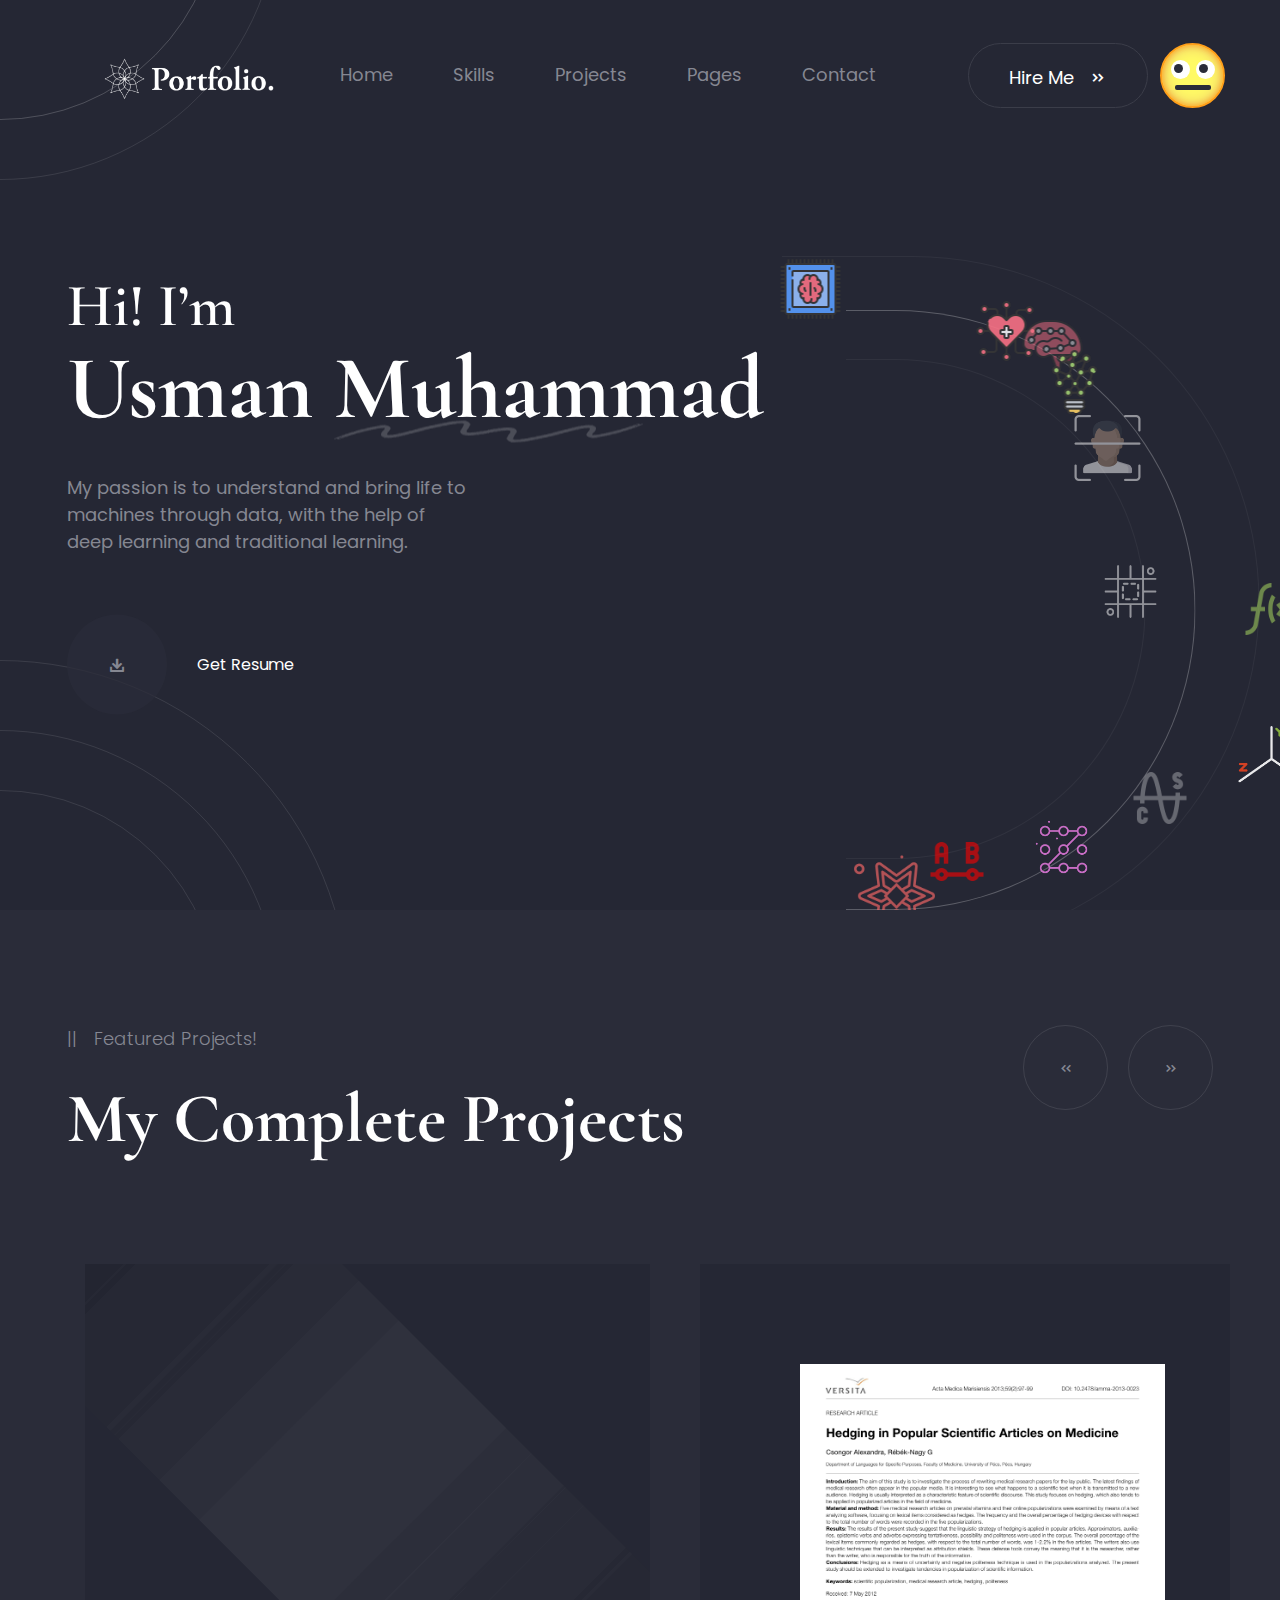
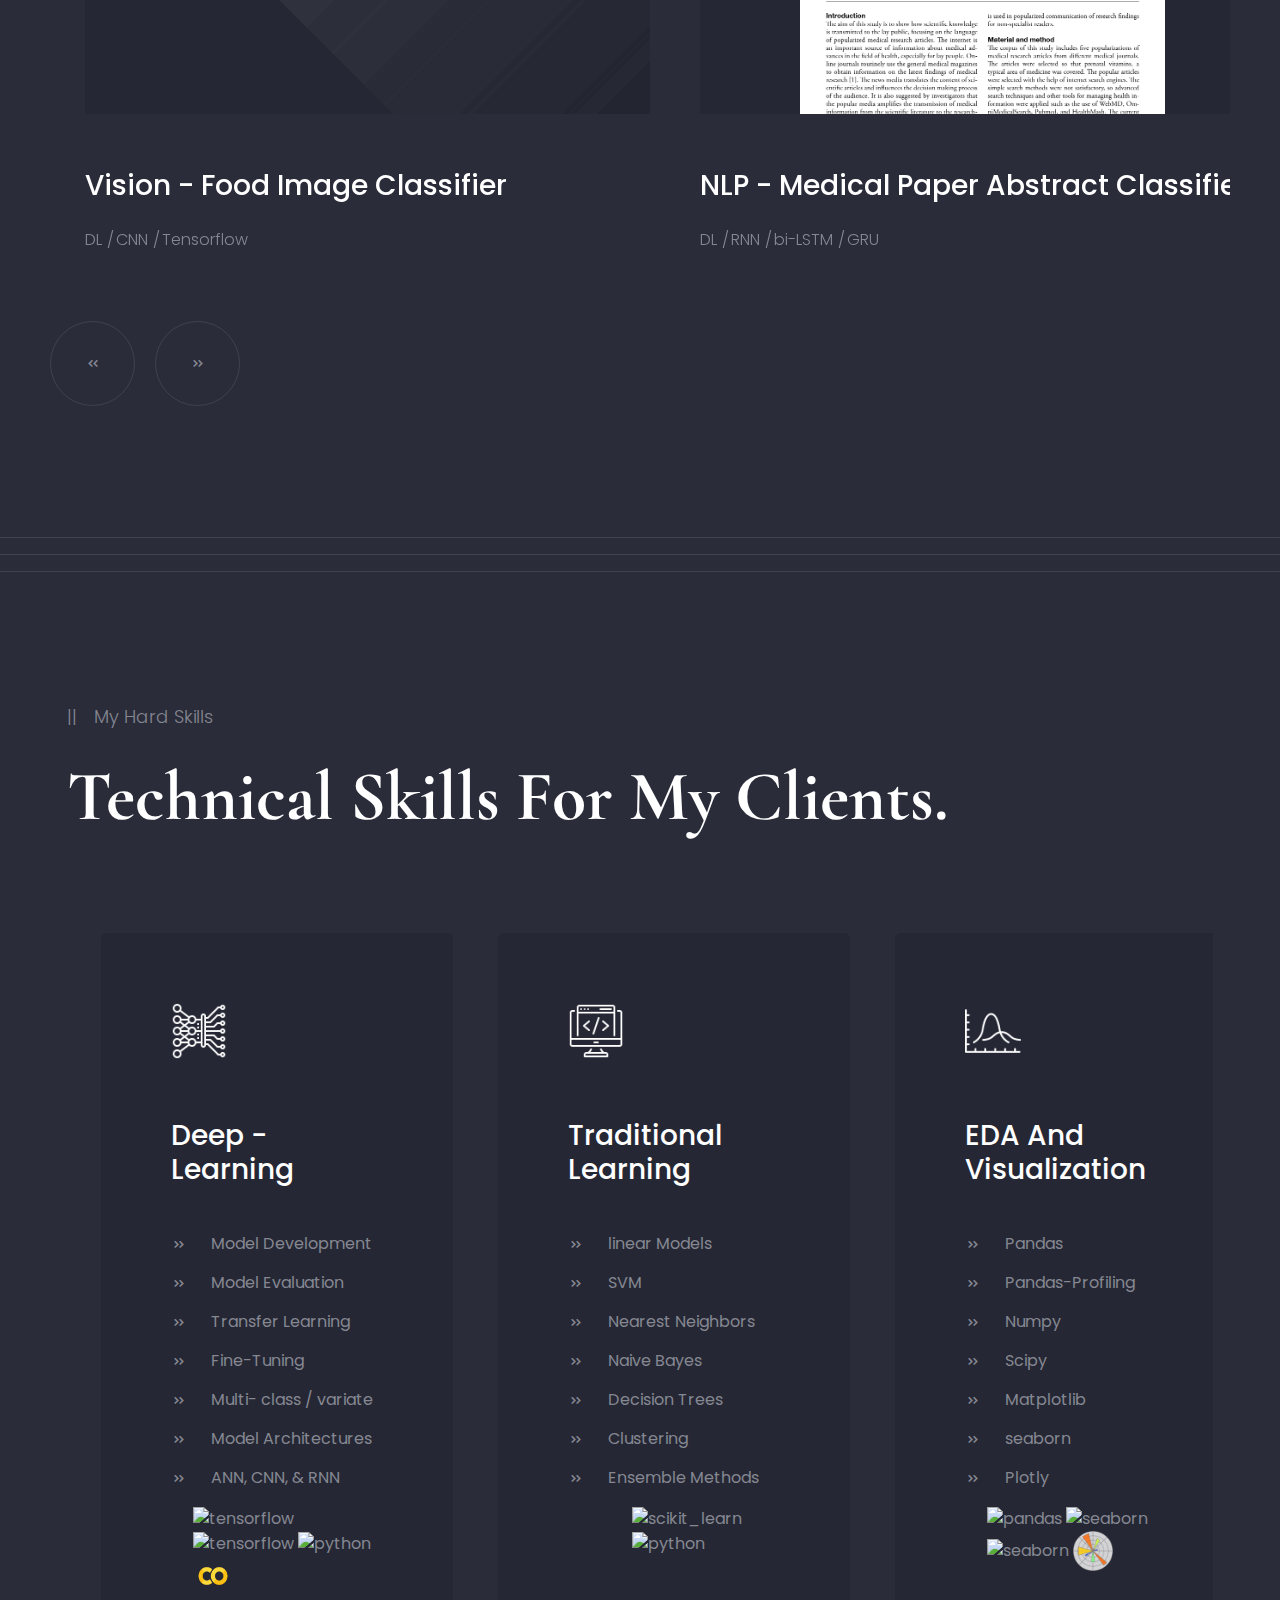
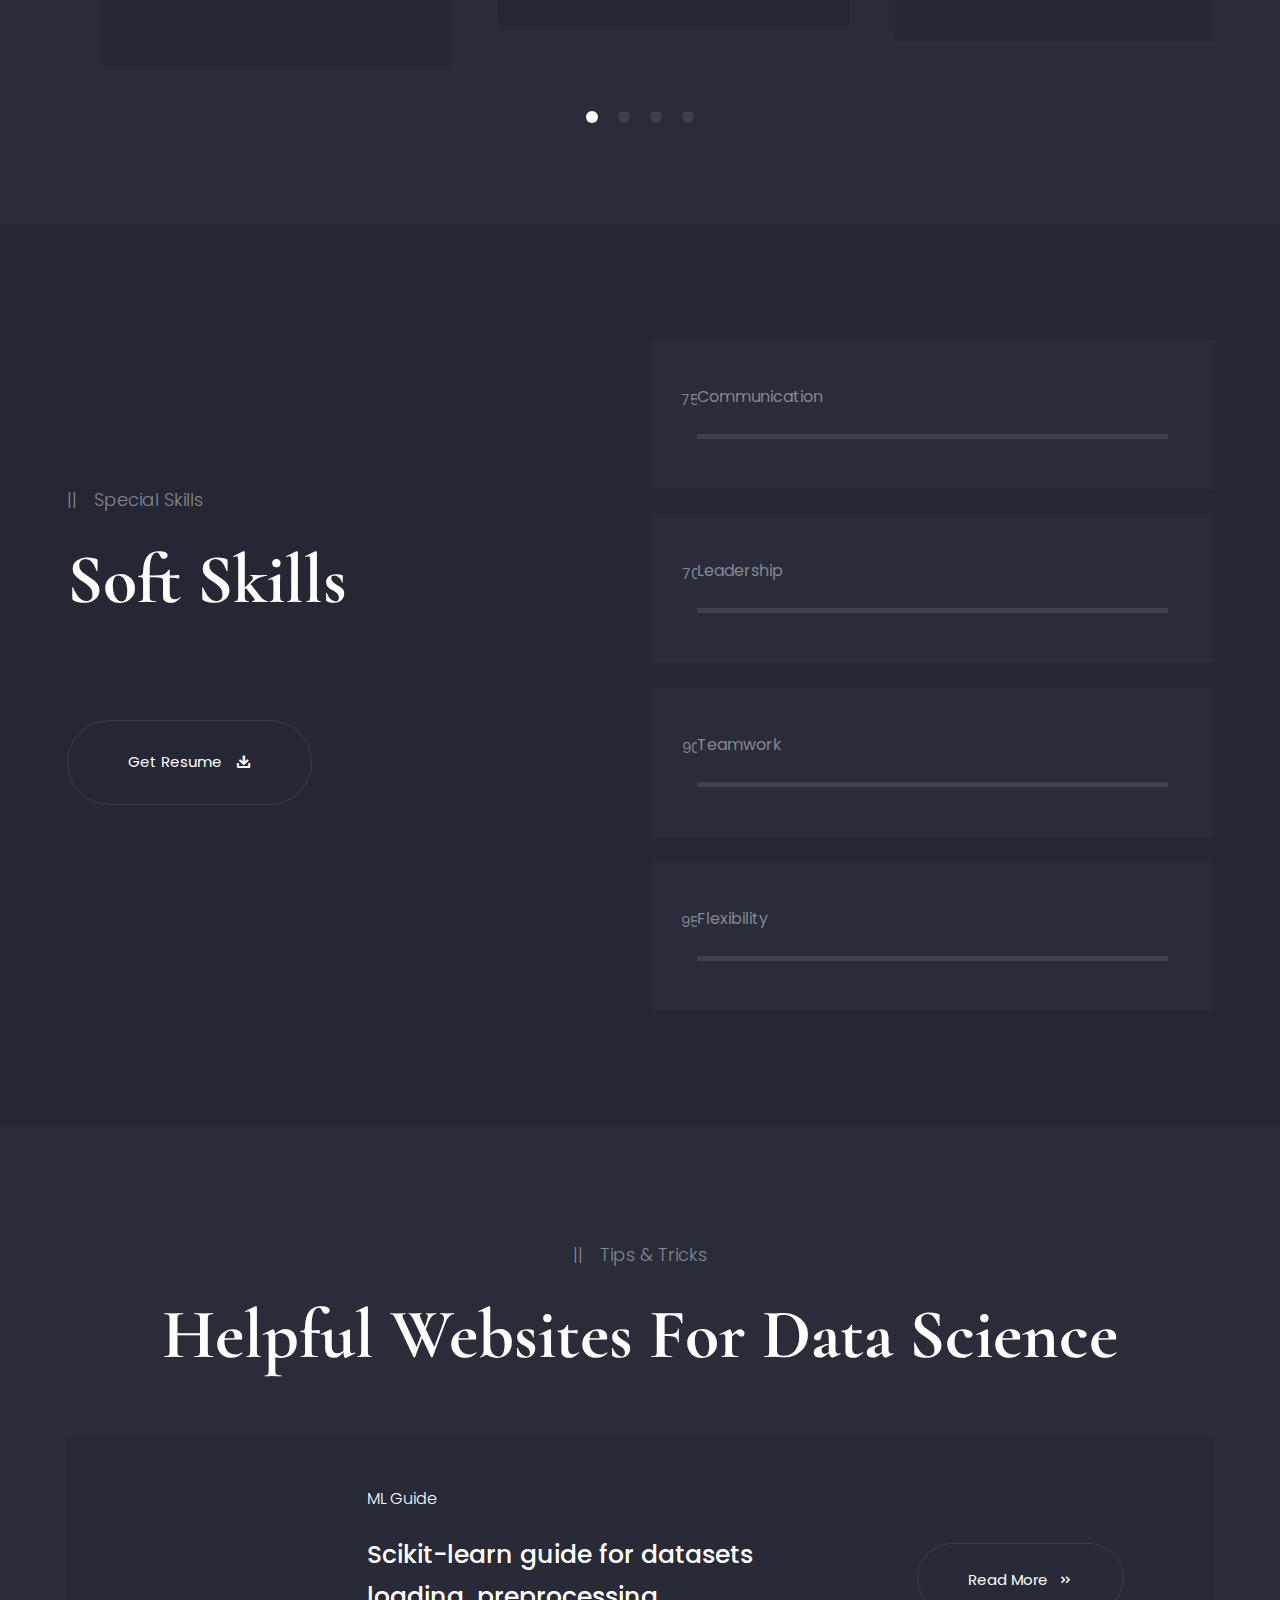
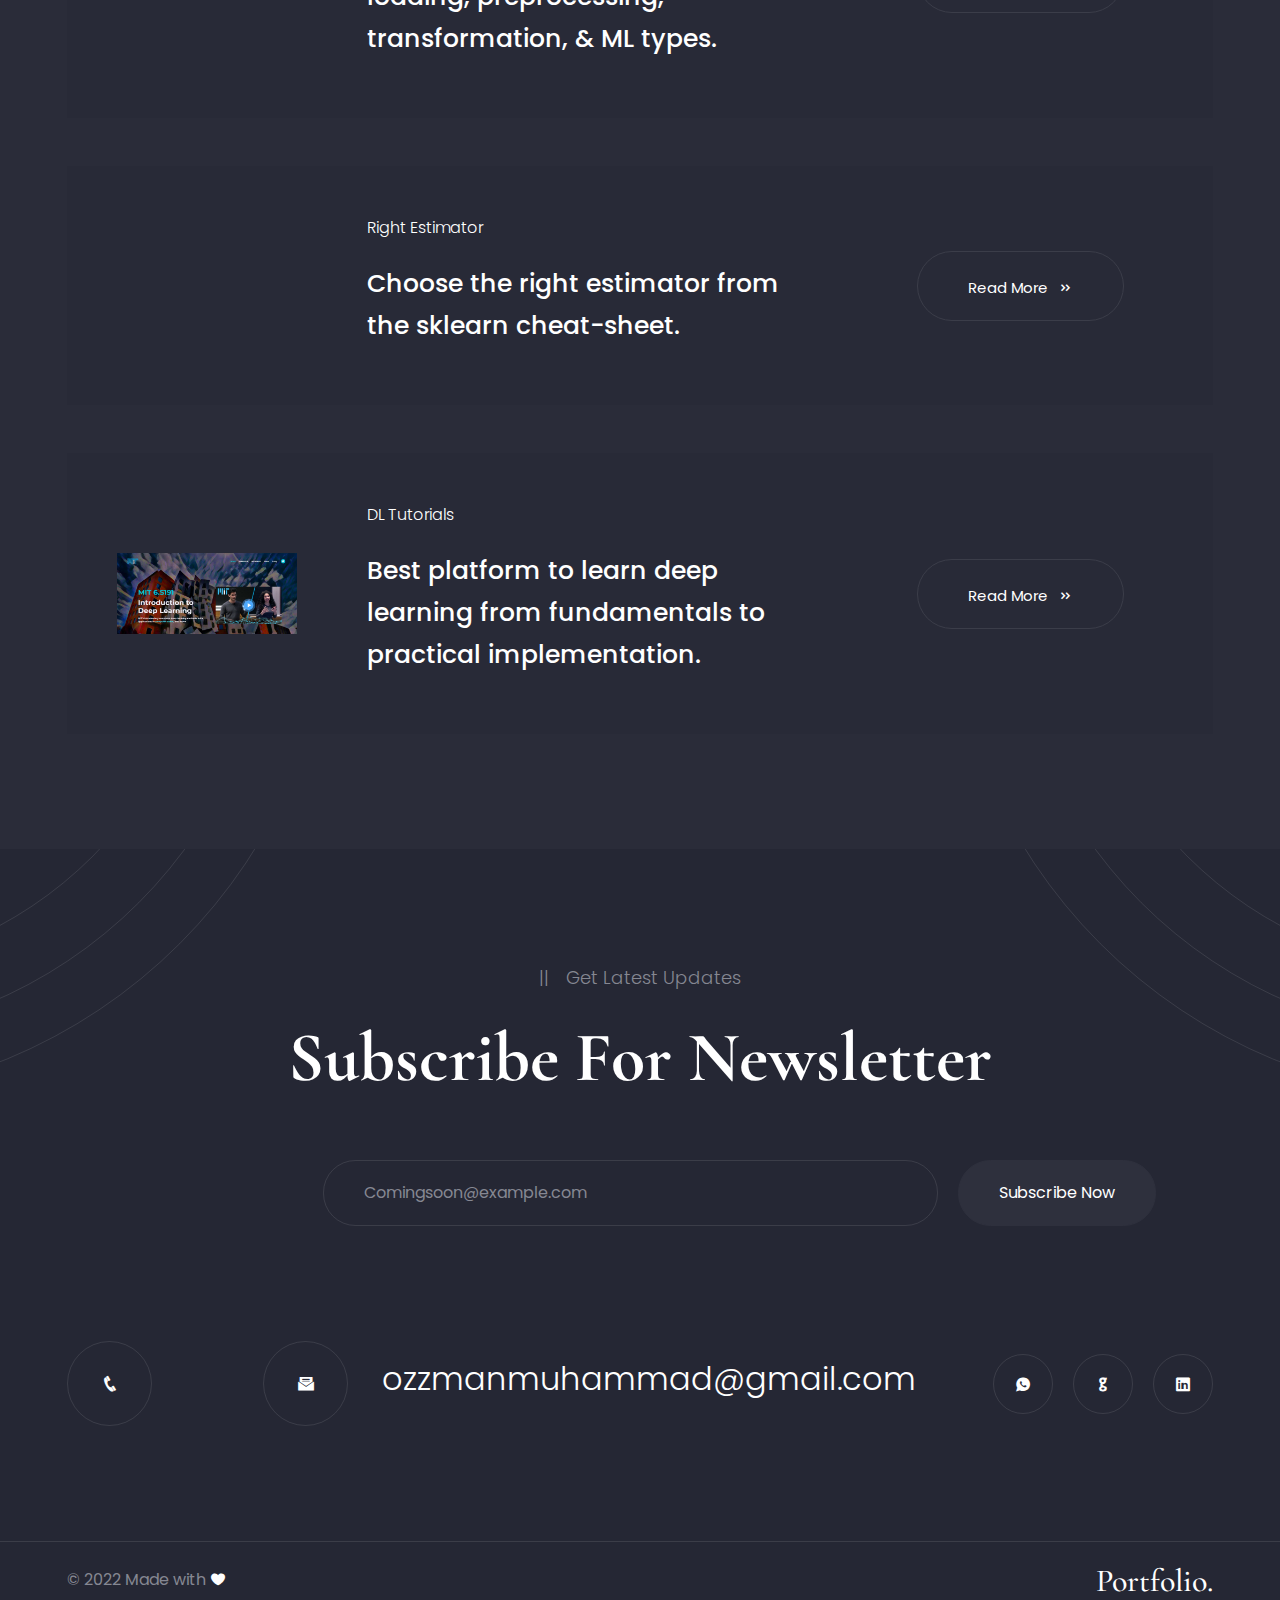
==== commit 8357401a: "Add files via upload" ====
--- a/index.html
+++ b/index.html
@@ -298,7 +298,7 @@
                         <div class="col-12 col-xl-12 d-block d-md-flex justify-content-between">
                             <!-- Start Section Content -->
                             <div class="section-content pos-relative">
-                                <span class="section-tag">Awesome Projects!</span>
+                                <span class="section-tag">Featured Projects!</span>
                                 <h2 class="section-title">My Complete Projects</h2>
                             </div>
                             <!-- End Section Content -->
@@ -315,15 +315,15 @@
                     <div class="project-display-slider">
                         <!-- Swiper -->
                         <div class="swiper-container">
-                            <div class="swiper-wrapper">
+                          
+                            <div class="swiper-wrapper swiper-auto">
                                 <!-- Slides -->
                                 <!-- Start Project Box Single Item -->
                                 <div class="project-box-single-item swiper-slide">
                                     <div class="img-box">
                                         <div class="bg-overlay"></div>
                                         <div class="bg-image">
-                                            <img src="assets/images/project/wavebig.png" alt=""
->
+                                            <img src="assets/images/project/wavebig.png" alt="">
                                         </div>
                                         <div class="image">
                                             <a href ="project-foodvision.html" class="image">
@@ -414,7 +414,14 @@
                                 </div>
                                 <!-- End Project Box Single Item -->
                             </div>
-                        </div>
+                            <div class="default-nav-style mb-md-0 ">
+                                <!-- If we need navigation buttons -->
+                                <div class="slider-button button-prev"><i class="icofont-double-left"></i></div>
+                                <div class="slider-button button-next"><i class="icofont-double-right"></i></div>
+                            </div>
+                           
+                        </div>
+                        
                     </div>
                 </div>
 
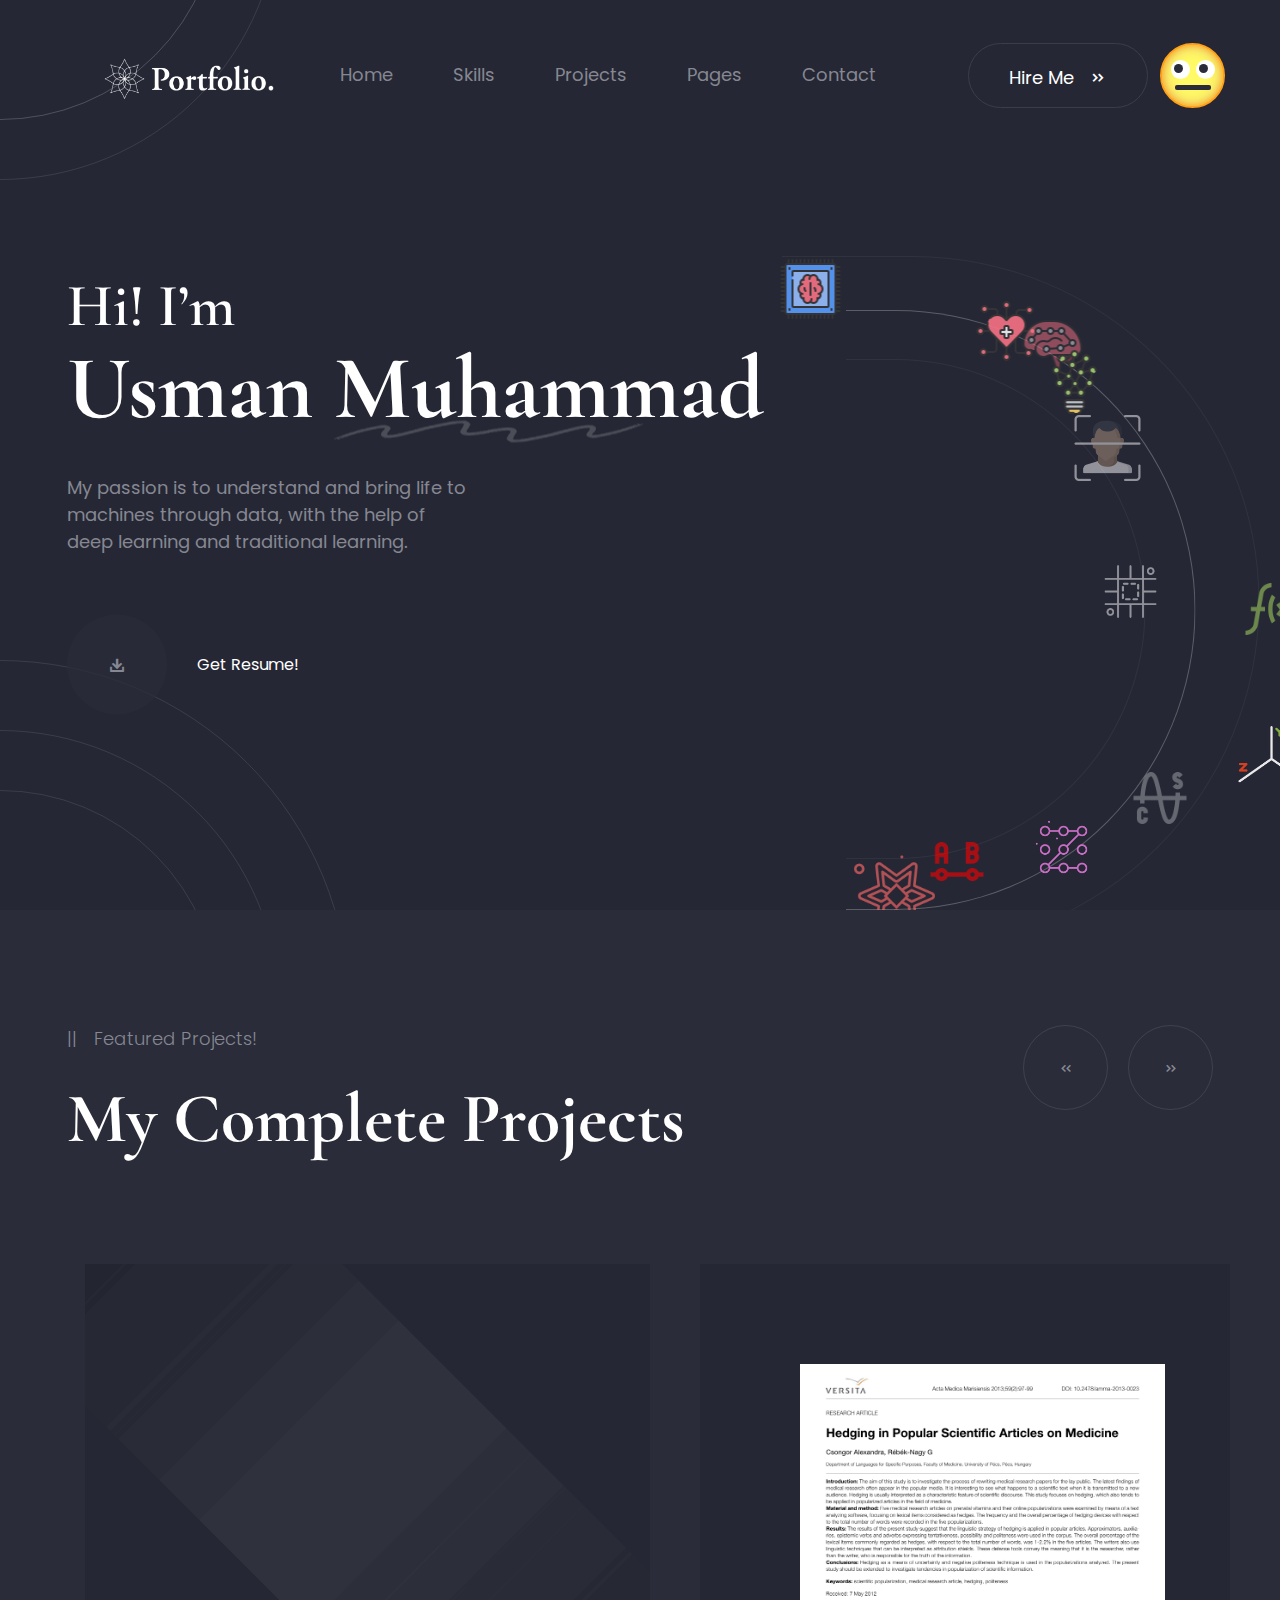
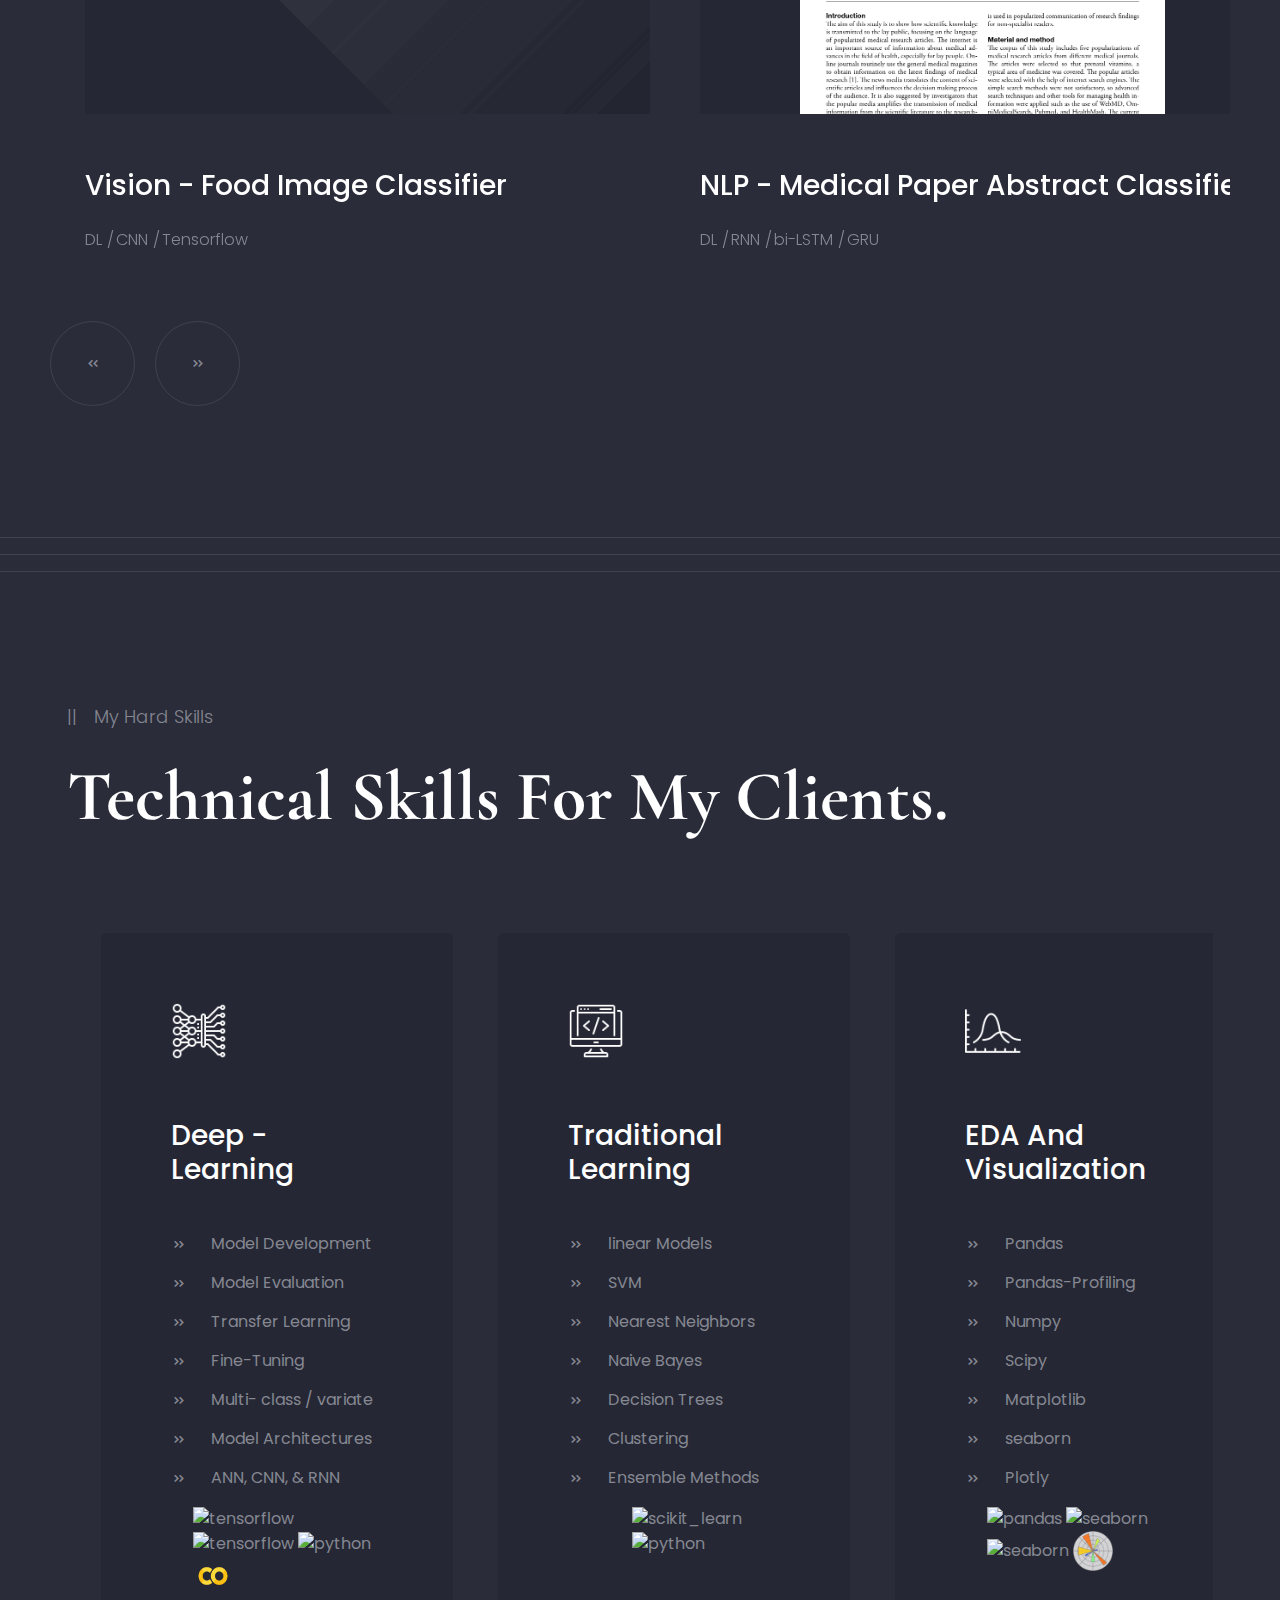
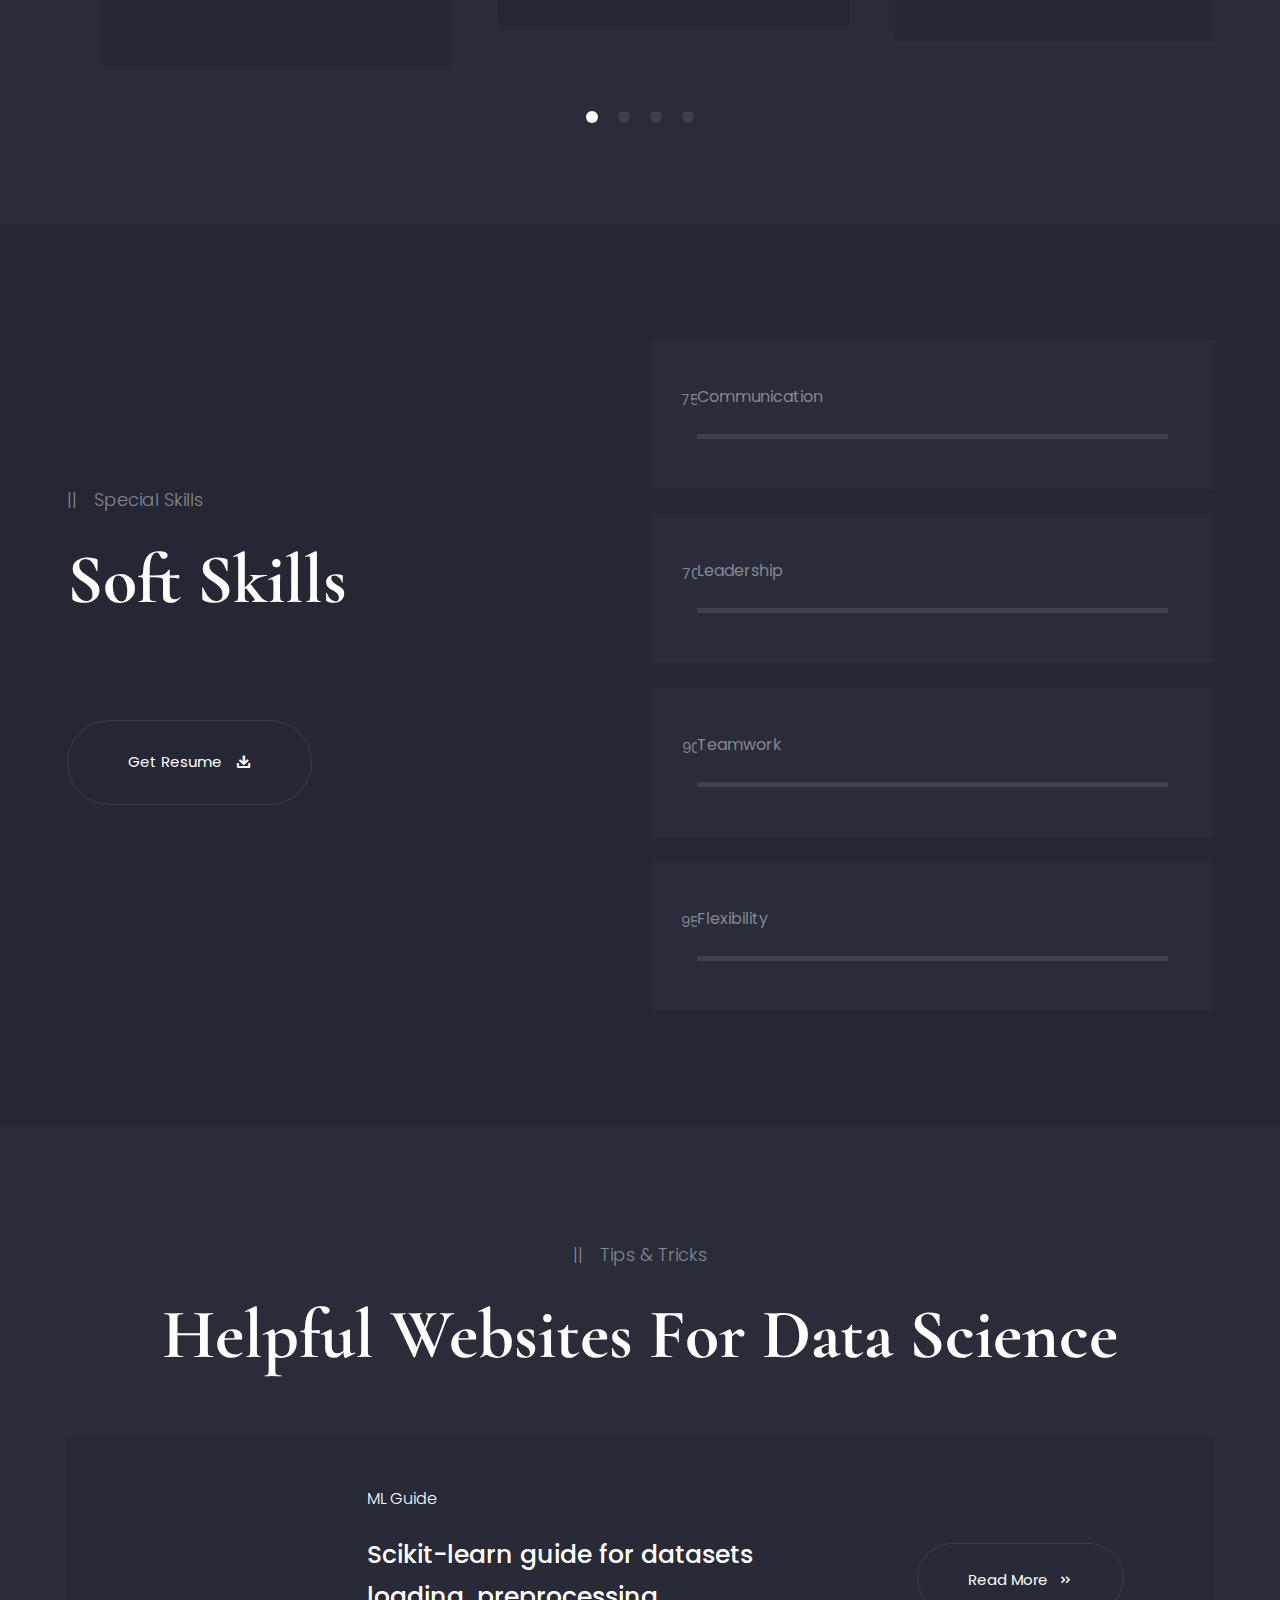
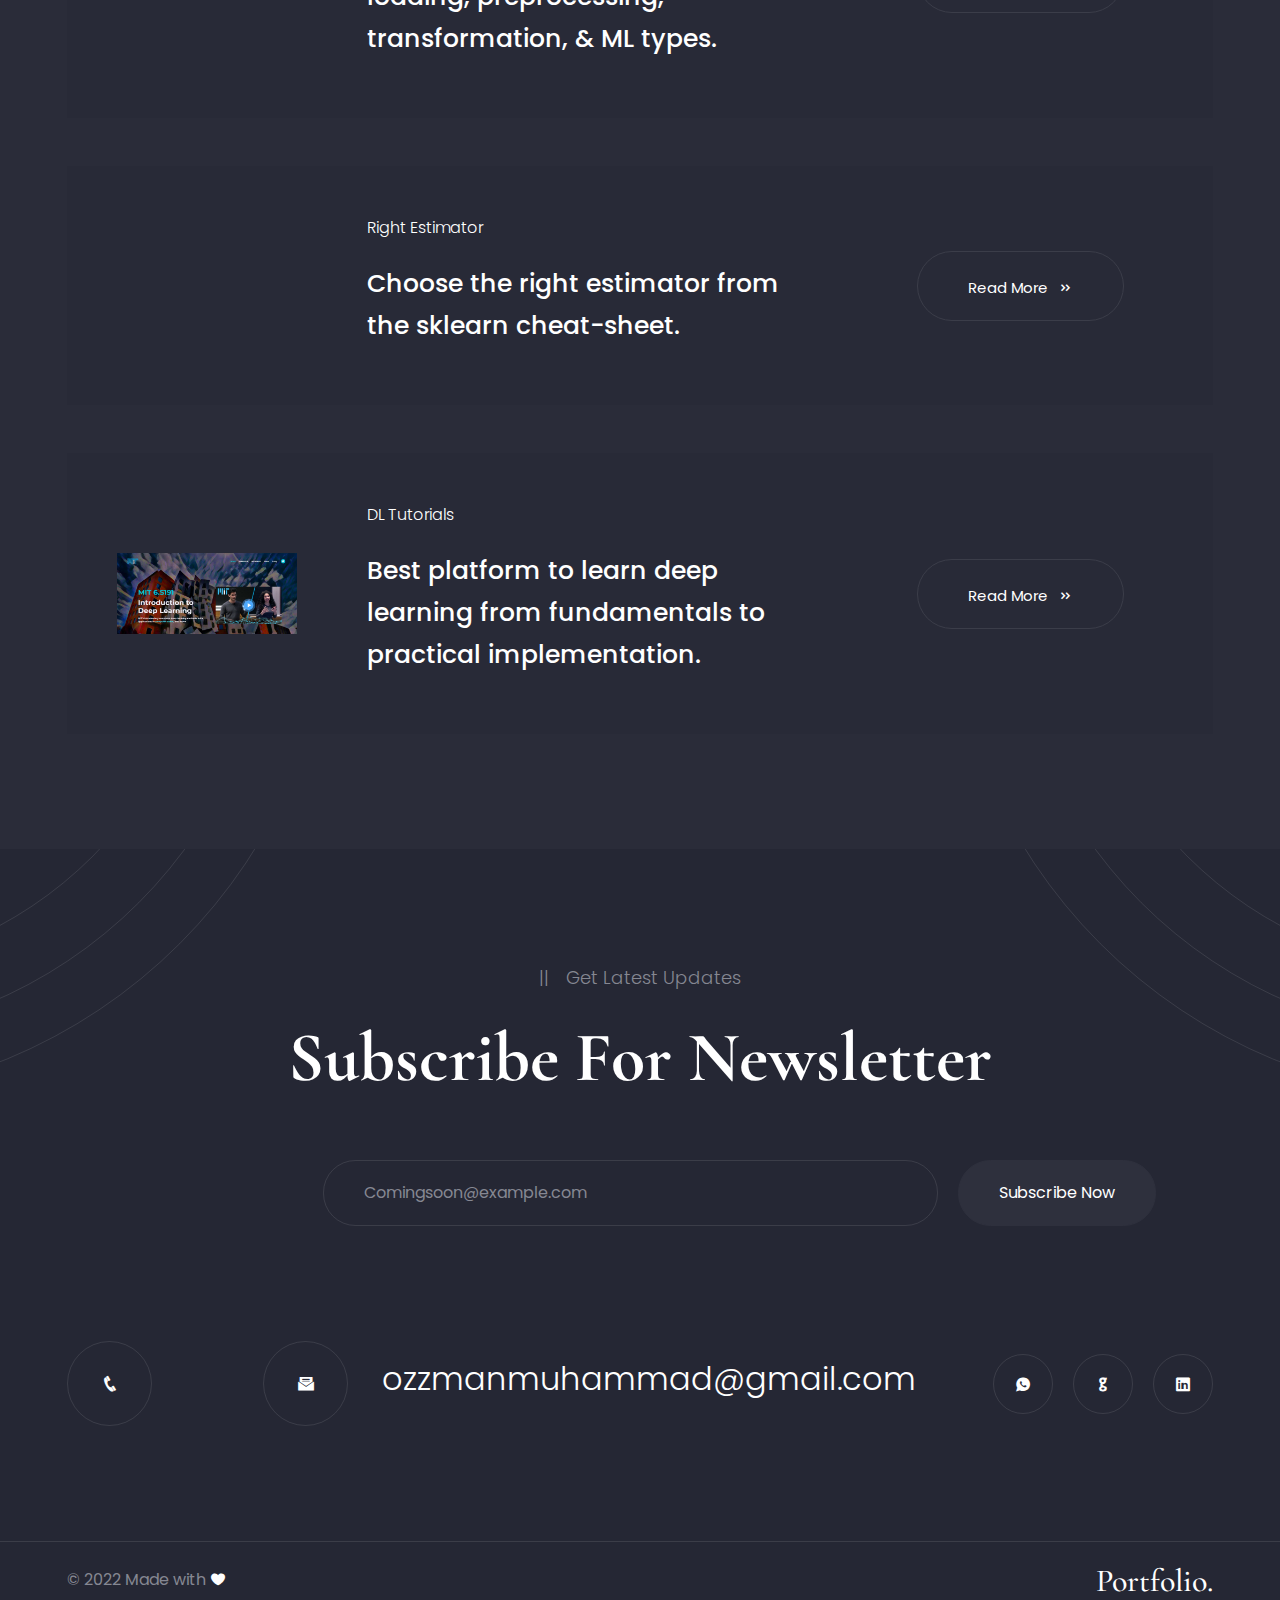
==== commit 3743836e: "Resume updation" ====
--- a/index.html
+++ b/index.html
@@ -218,12 +218,12 @@
                                
 
                                 <div class="video-link">
-                                    <a class="wave-btn" href="https://youtu.be/MKjhBO2xQzg" data-autoplay="true" data-vbtype="video">
+                                    <a class="wave-btn" href="https://github.com/ozzmanmuhammad/ozzmanmuhammad/raw/main/Resume_v2.pdf" >
 
                                         <div class="ripple"><i class="icofont-download"></i></div>
                                     </a>
 
-                                    <span class="video-text"> Get Resume</span>
+                                    <span class="video-text"> Get Resume!</span>
                                 </div>
 
                             </div>
--- a/assets/css/style.css
+++ b/assets/css/style.css
@@ -1016,6 +1016,11 @@
   padding-top: 75px;
   padding-bottom: 75px;
 }
+
+.section-gap-tb-200 {
+  padding-top: 75px;
+  padding-bottom: 105px;
+}
 @media (min-width: 992px) {
   .section-gap-tb-165 {
     padding-top: 115px;
@@ -1890,6 +1895,8 @@
 .swiper-container .swiper-wrapper{
   padding: 3%;
 }
+
+
 /*Service Slider */
 .service-display-dots {
   position: absolute;
@@ -4692,4 +4699,5 @@
   background-image: url(../images/icon/top-arrow.svg);
   background-position: center 50%;
   background-repeat: no-repeat;
-}+}
+
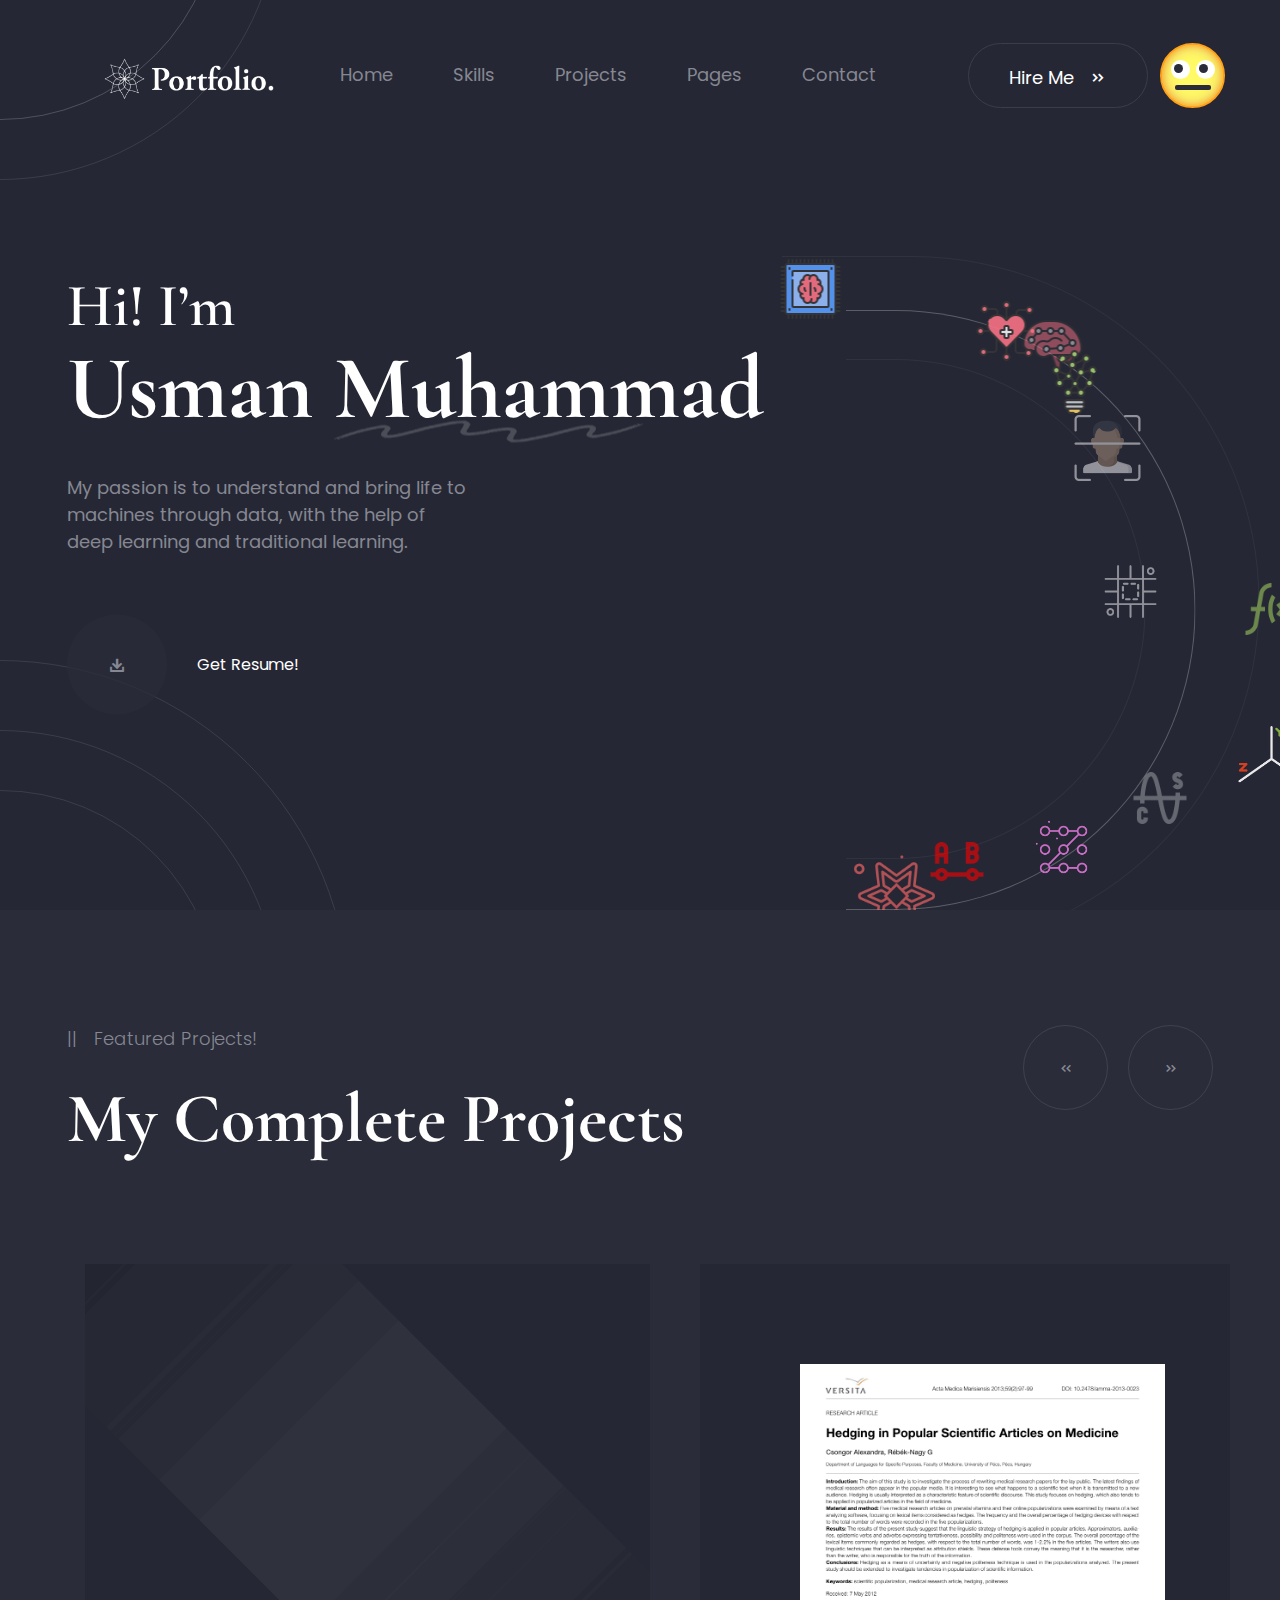
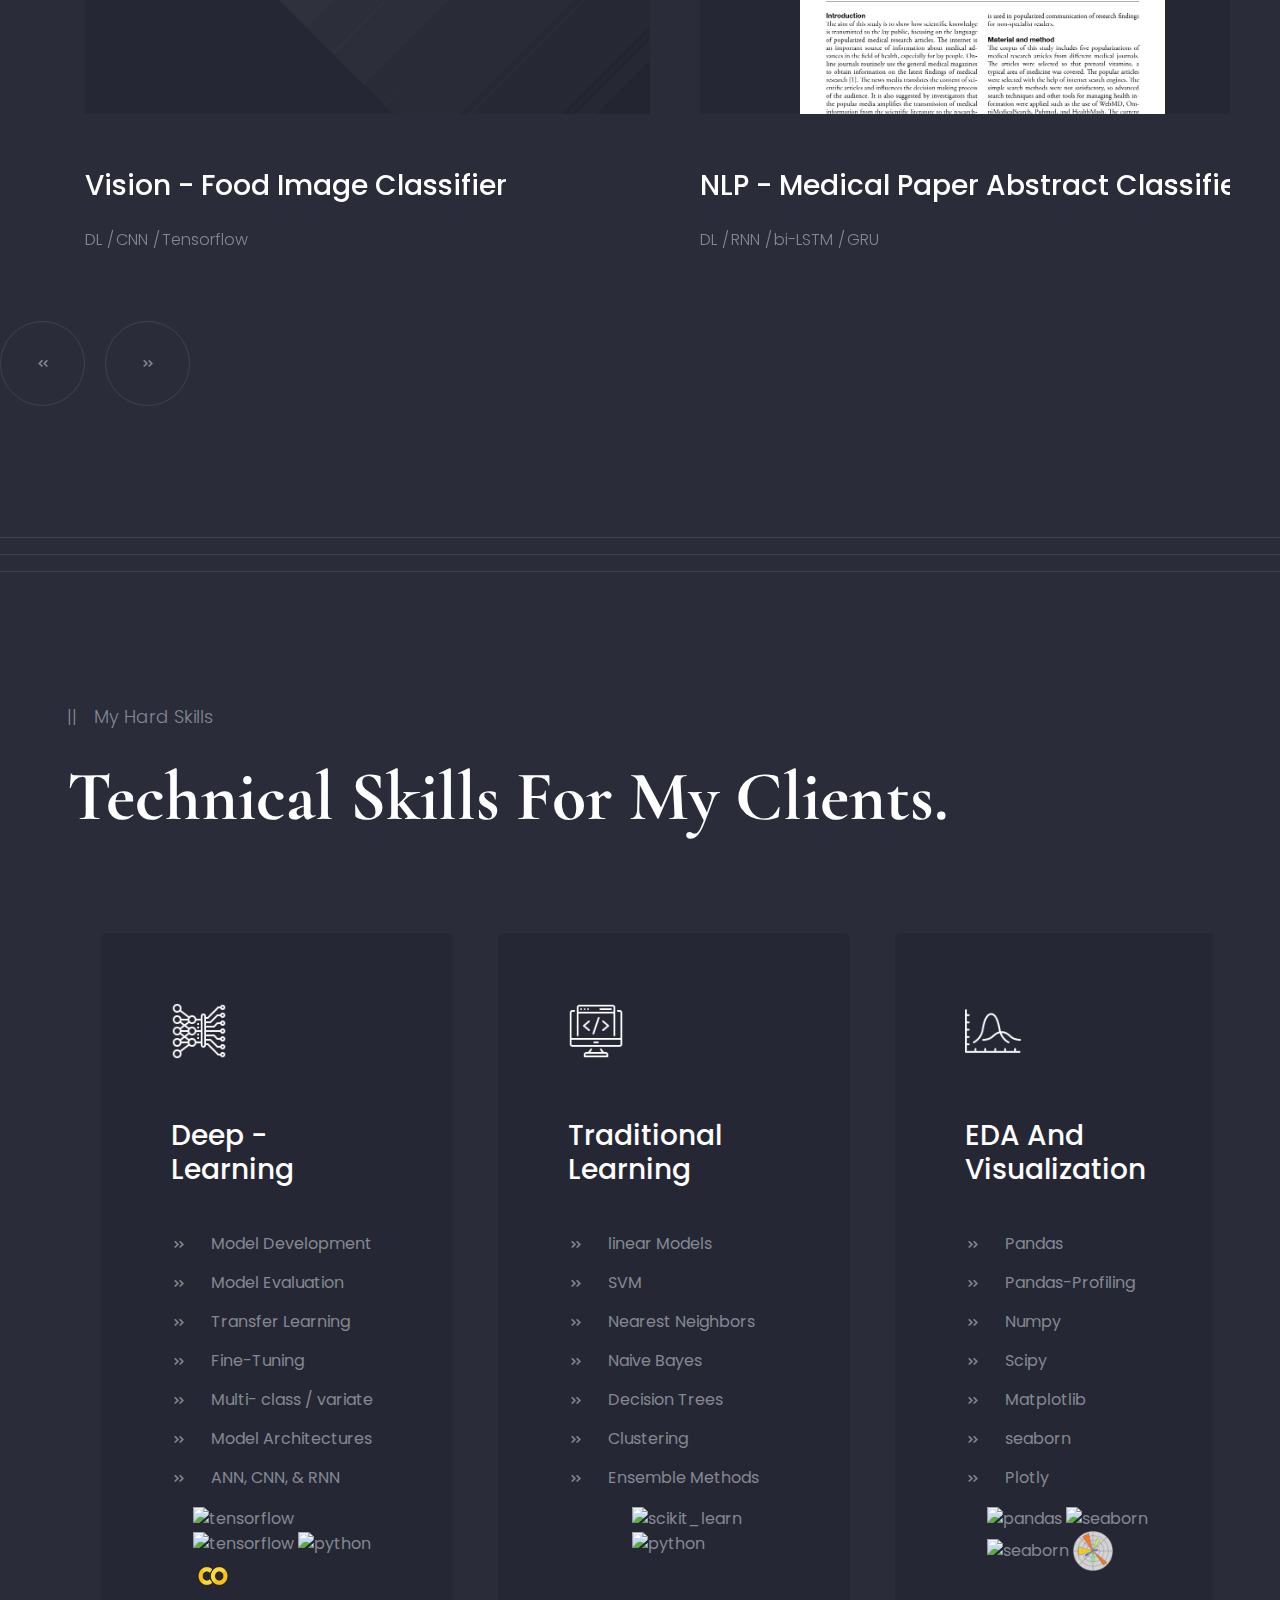
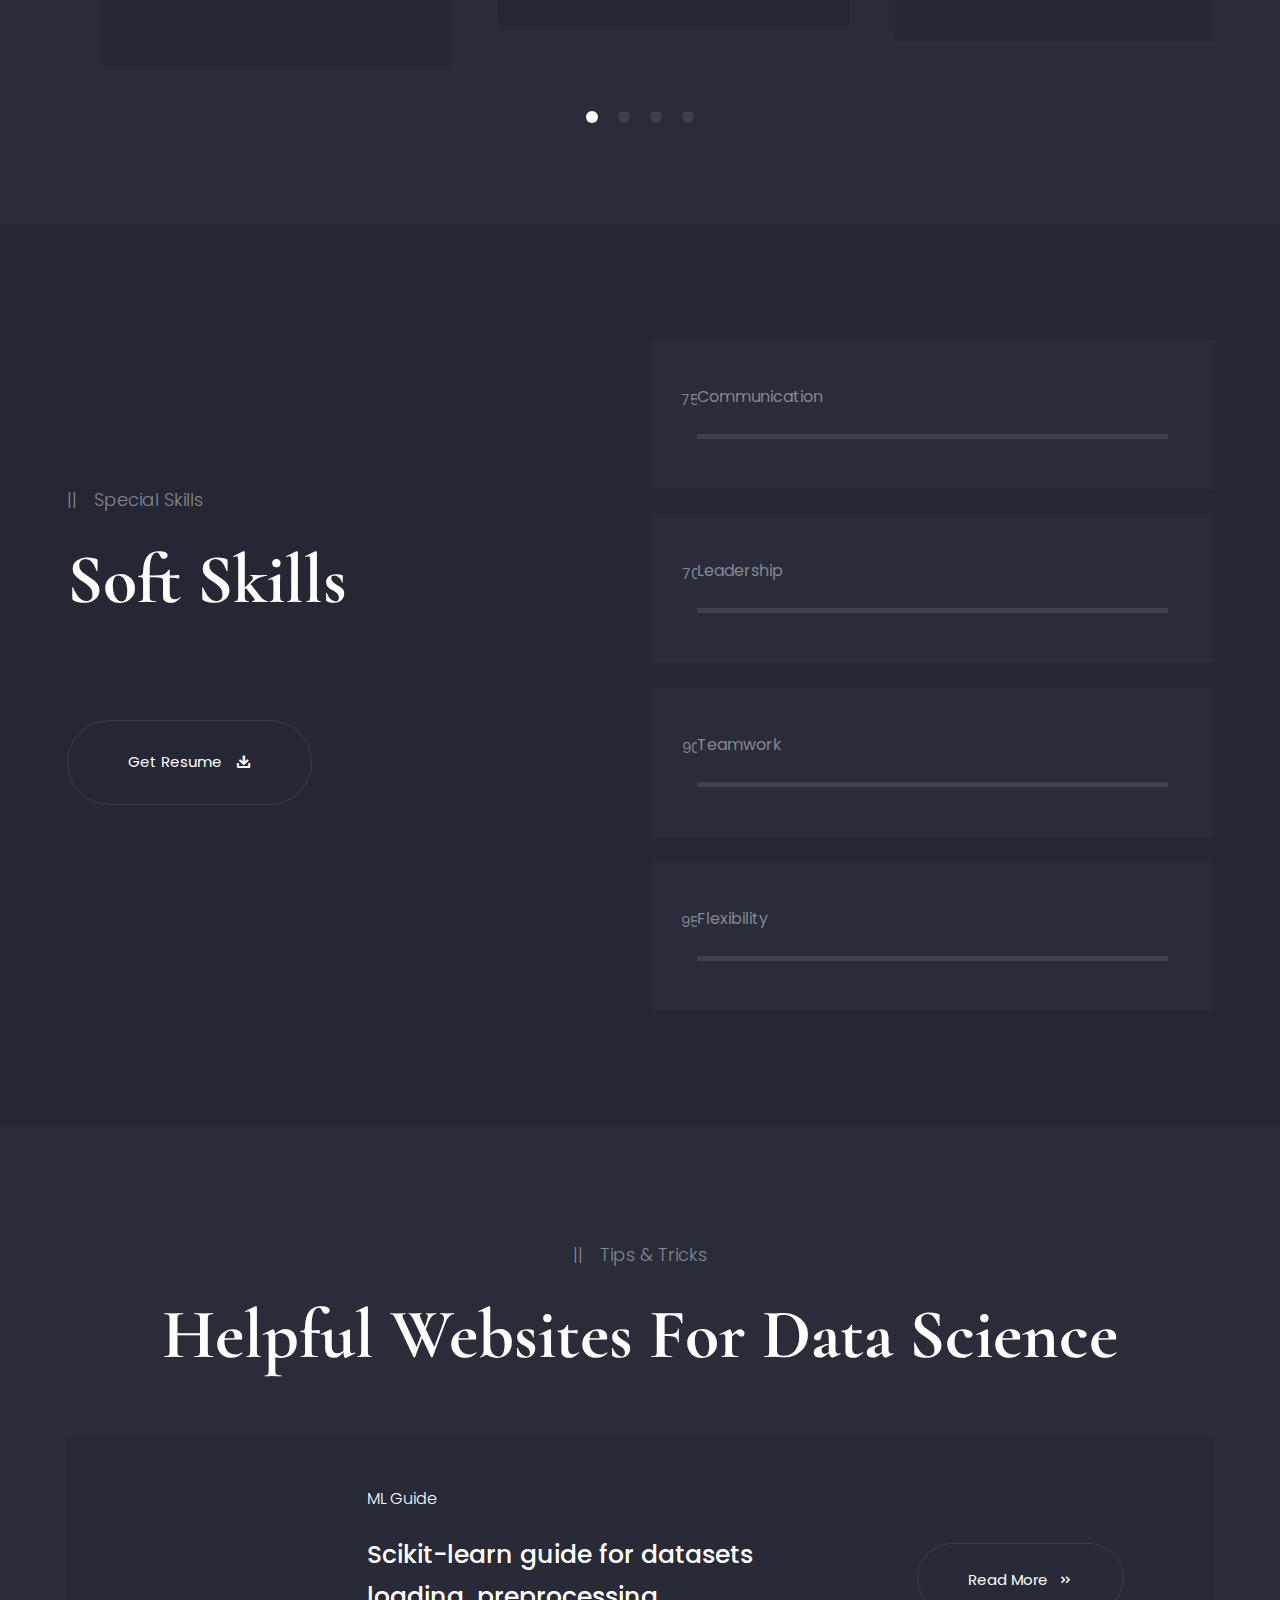
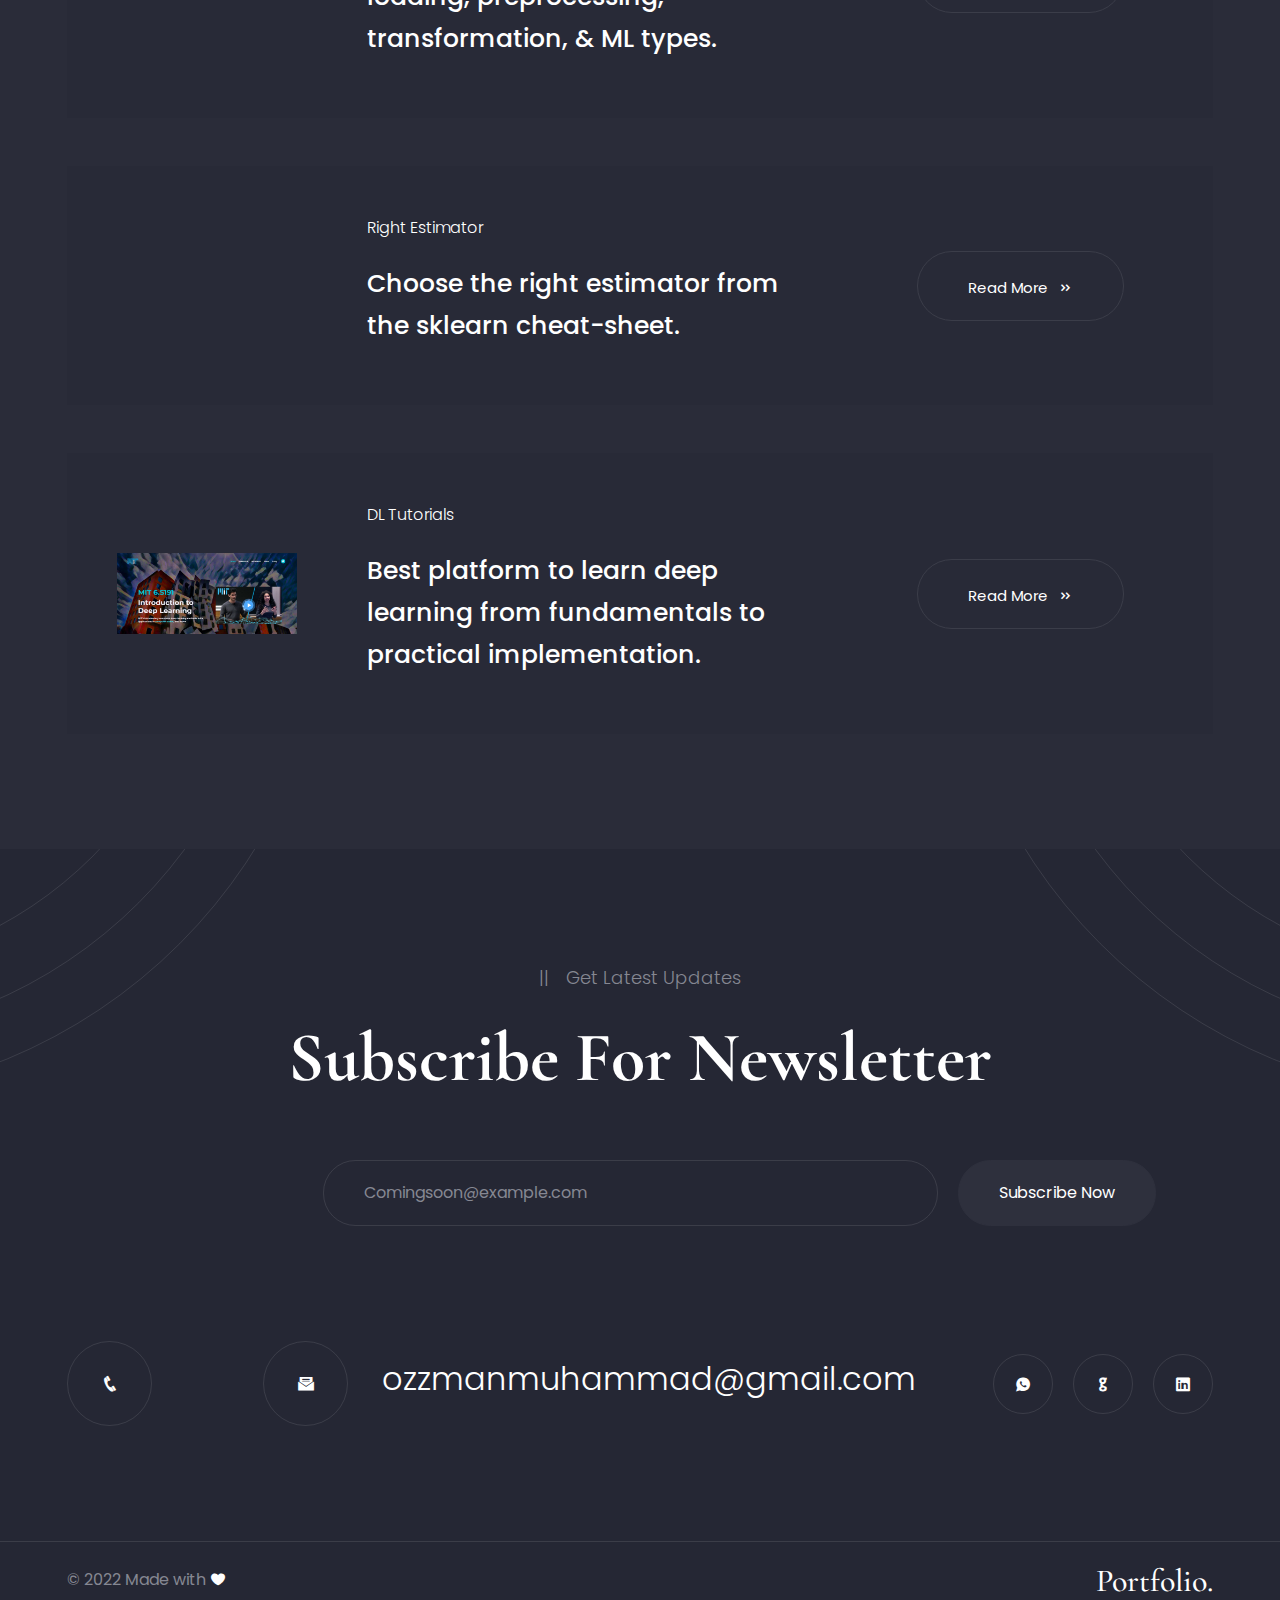
==== commit ce1d7440: "bug fix" ====
--- a/index.html
+++ b/index.html
@@ -413,16 +413,15 @@
                                     </div>
                                 </div>
                                 <!-- End Project Box Single Item -->
-                            </div>
-                            <div class="default-nav-style mb-md-0 ">
-                                <!-- If we need navigation buttons -->
-                                <div class="slider-button button-prev"><i class="icofont-double-left"></i></div>
-                                <div class="slider-button button-next"><i class="icofont-double-right"></i></div>
-                            </div>
-                           
+                            </div>        
                         </div>
                         
                     </div>
+                </div>
+                <div class="default-nav-style mb-md-0 ">
+                    <!-- If we need navigation buttons -->
+                    <div class="slider-button button-prev"><i class="icofont-double-left"></i></div>
+                    <div class="slider-button button-next"><i class="icofont-double-right"></i></div>
                 </div>
 
             </div>
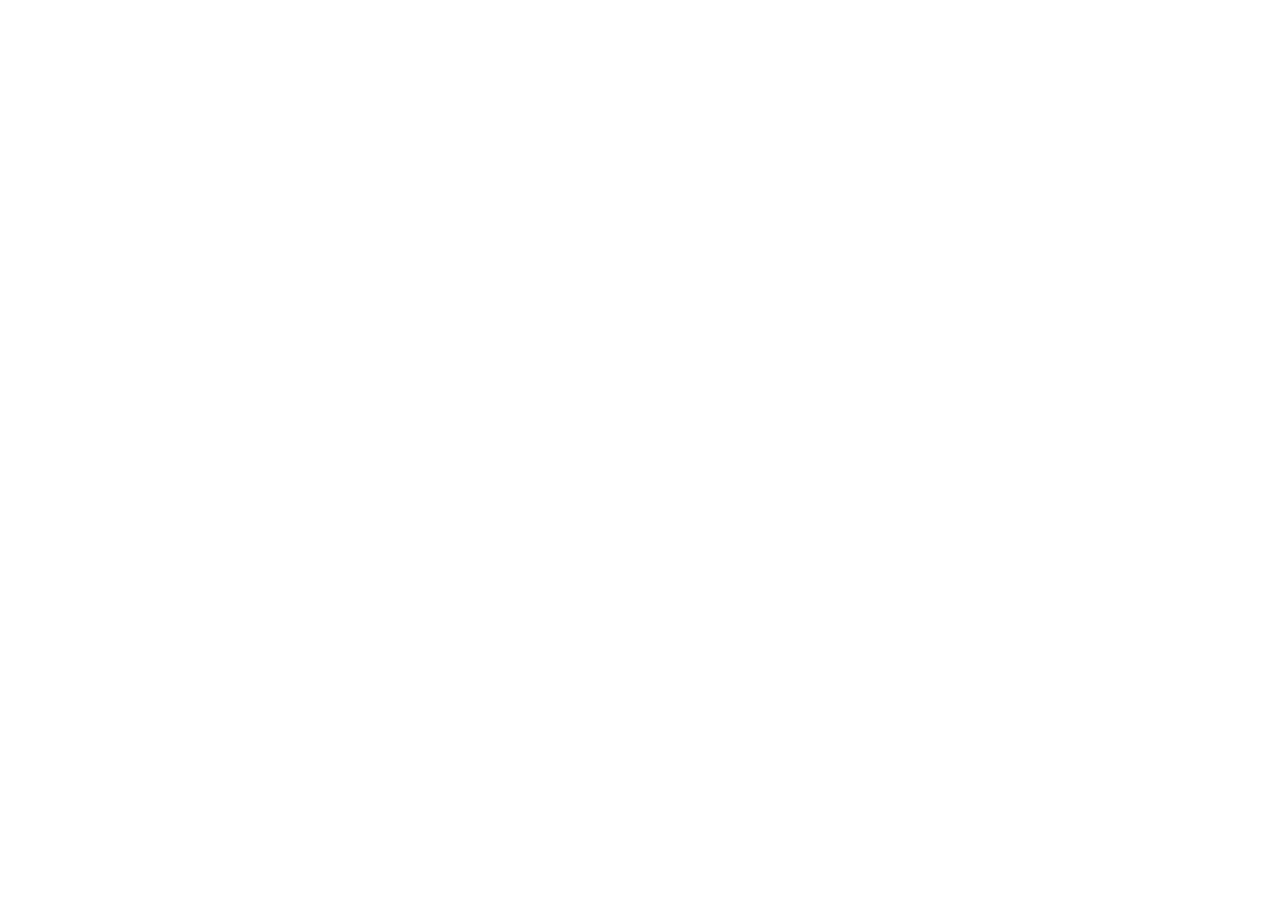
==== commit a4eec493: "v02" ====
--- a/index.html
+++ b/index.html
@@ -1,873 +1,15 @@
-<!DOCTYPE html>
-<html lang="zxx">
-
-<head>
-
-    <meta charset="UTF-8">
-    <meta http-equiv="X-UA-Compatible" content="IE=edge">
-    <title>Portfolio </title>
-    <meta name="robots" content="noindex, follow" />
-    <meta name="description" content="">
-    <meta name="viewport" content="width=device-width, initial-scale=1.0">
-    <!-- Favicon -->
-    <link rel="shortcut icon" type="image/x-icon" href="assets/images/heart.ico" />
-    
-    <!-- CSS
-    ============================================ -->
-
-    <!-- Vendor CSS (Contain Bootstrap, Icon Fonts) -->
-    <link rel="stylesheet" href="assets/css/vendor/bootstrap.min.css" />
-    <link rel="stylesheet" href="assets/css/vendor/icofont.min.css" />
-
-    <!-- Plugin CSS (Global Plugins Files) -->
-    <link rel="stylesheet" href="assets/css/plugins/animate.css">
-    <link rel="stylesheet" href="assets/css/plugins/swiper-bundle.min.css">
-    <link rel="stylesheet" href="assets/css/plugins/nice-select.css">
-    <link rel="stylesheet" href="assets/css/plugins/venobox.min.css" />
-
-    <!-- Minify Version -->
-    <!-- <link rel="stylesheet" href="assets/css/vendor/vendor.min.css">
-    <link rel="stylesheet" href="assets/css/plugins/plugins.min.css"> -->
-
-    <!-- Style CSS -->
-    <link rel="stylesheet" href="assets/css/style.css">
-    <!-- <link rel="stylesheet" href="assets/css/style.min.css"> -->
-
-</head>
-
-<body>
-
-    <main class="main-wrapper">
-        <!-- .....:::::: Start Header Section :::::.... -->
-        <header class="header-section sticky-header d-none d-lg-block">
-            <div class="header-wrapper">
-                <div class="container">
-                    <div class="row justify-content-between align-items-center">
-                        <div class="col">
-                            <!-- Start Header Logo -->
-                            <a href="index.html" class="header-logo">
-                                <img src="assets/images/logo/logo.png" alt="">
-                                <!-- <h1>Portfolio.</h1> -->
-                            </a>
-                            <!-- End Header Logo -->
-                        </div>
-                        <div class="col-auto">
-                            <!-- Start Header Menu -->
-                            <ul class="header-nav">
-                                <li><a href="index.html">Home</a></li>
-                                <li class="has-dropdown">
-                                    <a href="skill-list.html">Skills</a>
-                                    <!-- <ul class="submenu">
-                                        <li><a href="service-list.html">Services</a></li>
-                                        <li><a href="service-details.html">Service Details</a></li>
-                                    </ul> -->
-                                </li>
-                                <li class="has-dropdown">
-                                    <a href="project-list.html">Projects</a>
-                                    <!-- <ul class="submenu">
-                                        <li><a href="">Project</a></li>
-                                    <li><a href="project-details.html">Project Details</a></li>
-                                    </ul> -->
-                                </li>
-                                <!-- <li class="has-dropdown">
-                                    <a href="blog-list.html">Blog</a>
-                                    <ul class="submenu">
-                                        <li><a href="blog-list.html">Blog List Full Width</a></li>
-                                        <li><a href="blog-list-sidebar-left.html">Blog List Left Sidebar</a></li>
-                                        <li><a href="blog-list-sidebar-right.html">Blog List Right Sidebar</a></li>
-                                        <li><a href="blog-details.html">Blog Details Full Width</a></li>
-                                        <li><a href="blog-details-sidebar-left.html">Blog Details Left Sidebar</a></li>
-                                        <li><a href="blog-details-sidebar-right.html">Blog Details Right Sidebar</a></li>
-                                    </ul>
-                                </li> -->
-                                <li class="has-dropdown">
-                                    <a href="#">Pages</a>
-                                    <ul class="submenu">
-                                        
-                                        <li><a href="blog-list.html">Tips & Tricks</a></li>
-                                        <li><a href="about.html">About Me</a></li>
-                                        
-                                        <!-- <li><a href="404-page.html">404 Page</a></li> -->
-                                    </ul>
-                                </li>
-                                <li><a href="contact.html">Contact</a></li>
-                            </ul>
-                            <!-- End Header Menu -->
-                        </div>
-                        <div class="col" id="face2">
-                            <div class="header-btn-link text-end"  >
-                               <a  href="contact.html" class="btn btn-sm btn-outline-one icon-space-left" >Hire Me <i class="icofont-double-right"></i></a>
-                            </div>
-                            
-                        </div>
-                        
-                        <div  class = "face" >  
-                            <div class="teeth"></div>
-                            <div class="teeth2"></div>
-                            <div class="eyes">
-                                <div class="eye"></div>
-                                <div class="eye"></div>
-                            </div>
-                        </div>
-                    </div>
-                </div>
-            </div>
-        </header>
-        <!-- .....:::::: End Header Section :::::.... -->
-
-        <!-- .....:::::: Start Mobile Header Section :::::.... -->
-        <div class="mobile-header d-block d-lg-none">
-            <div class="container">
-                <div class="row align-items-center justify-content-between">
-                    <div class="col">
-                        <div class="mobile-logo">
-                            <a href="index.html"><img src="assets/images/logo/logo.png" alt=""></a>
-                        </div>
-                    </div>
-                    <div class="col">
-                        <div class="mobile-action-link text-end">
-                            <a href="#mobile-menu-offcanvas" class="offcanvas-toggle offside-menu"><i class="icofont-navigation-menu"></i></a>
-                        </div>
-                    </div>
-                </div>
-            </div>
-        </div>
-        <!-- .....:::::: Start MobileHeader Section :::::.... -->
-
-        <!--  Start Offcanvas Mobile Menu Section -->
-        <div id="mobile-menu-offcanvas" class="offcanvas offcanvas-rightside offcanvas-mobile-menu-section">
-            <!-- Start Offcanvas Header -->
-            <div class="offcanvas-header text-right">
-                <button class="offcanvas-close"><i class="icofont-close-line"></i></button>
-            </div> <!-- End Offcanvas Header -->
-            <!-- Start Offcanvas Mobile Menu Wrapper -->
-            <div class="offcanvas-mobile-menu-wrapper">
-                <!-- Start Mobile Menu  -->
-                <div class="mobile-menu-bottom">
-                    <!-- Start Mobile Menu Nav -->
-                    <div class="offcanvas-menu">
-                        <ul>
-                            <li>
-                                <a href="index.html"><span>Home</span></a>
-                            </li>
-                            <li>
-                                <a href="skill-list.html">Skills</a>
-                                
-                            </li>
-                            <li>
-                                <a href="project-list.html">Project</a></li>
-                               
-                            </li>
-                            <li>
-                                <a href="#"><span>Pages</span></a>
-                                <ul class="mobile-sub-menu">
-                                    <a href="blog-list.html">Tips & Tricks</a>
-                                    <a href="about.html">About Me</a></li>
-                                </ul>
-                            </li>
-                            <li>
-                                <a href="contact.html"><span>Contact</span></a>
-                            </li>
-                        </ul>
-                    </div> <!-- End Mobile Menu Nav -->
-                </div> <!-- End Mobile Menu -->
-
-                <!-- Start Mobile contact Info -->
-                <div class="mobile-contact-info text-center">
-                    <ul class="social-link">
-                        <li><a target="_blank" href="https://www.linkedin.com/in/usman-muhammad-7888b0205/"><i class="icofont-linkedin"></i></a>
-                        </li>
-                        <li><a target="_blank" href="https://github.com/ozzmanmuhammad/"><i class="icofont-github"></i></a>
-                        </li>
-                        <li><a target="_blank" href="tel:+923420057601"><i class="icofont-whatsapp"></i></a></li>
-                    </ul>
-                </div>
-                <!-- End Mobile contact Info -->
-
-            </div> <!-- End Offcanvas Mobile Menu Wrapper -->
-        </div>
-        <!-- ...:::: End Offcanvas Mobile Menu Section:::... -->
-
-        <!-- Offcanvas Overlay -->
-        <div class="offcanvas-overlay"></div>
-
-        <!-- ...::: Start Hero Section :::... -->
-        <div class="hero-section section-dark-blue-bg">
-            <div class="hero-wrapper">
-                <div class="container">
-                    <div class="row">
-                        <div class="col-xxl-7">
-                            <div class="hero-content">
-                             
-                                
-                                    <h4 class="title-big ">Hi! I’m</h4>
-                                    <h3 class="title-large " >Usman <span class="shape-mark">Muhammad </span>
-                                    </h3>
-                                    
-                                  
-                                    <p>My passion is to understand and bring life to machines through data,
-                                        with the help of deep learning and traditional learning.</p>
-                              
-                               
-                                <!-- <a href="#" class="btn  btn-xl btn-outline-one icon-space-left">
-                                    Get Resume 
-                                    <div class="ripple"></div>
-                                    <i class="icofont-download"></i>
-                                    
-                                </a> -->
-                               
-
-                                <div class="video-link">
-                                    <a class="wave-btn" href="https://github.com/ozzmanmuhammad/ozzmanmuhammad/raw/main/Resume_v2.pdf" >
-
-                                        <div class="ripple"><i class="icofont-download"></i></div>
-                                    </a>
-
-                                    <span class="video-text"> Get Resume!</span>
-                                </div>
-
-                            </div>
-                        </div>
-                    </div>
-                </div>
-               
-                <div class="hero-shape hero-top-shape">
-                    <span><p></span>
-                    <span></span>
-                    <span></span>
-                </div>
-                <div class="hero-shape hero-bottom-shape">
-                    <span></span>
-                    <span></span>
-                    <span></span>
-                </div>
-
-                <div class="hero-portrait">
-                    <div class="image">
-                        <img class="img-fluid" src="[data-uri]" alt="">
-
-                        <div class="image-half-round-shape"></div>
-                        <!-- <div class="social-link">
-                            <a href="https://www.linkedin.com/in/usman-muhammad-7888b0205/" target="_blank"><i class="icofont-linkedin"></i></a>
-                            <a href="https://github.com/ozzmanmuhammad/" target="_blank"><i class="icofont-github"></i></a>
-                            <a href="https://www.example.com" target="_blank"><i class="icofont-email"></i></a>
-                            <a href="https://www.example.com" target="_blank"><i class="icofont-skype"></i></a>
-                            
-                            
-                        </div> -->
-                        <section class = "section">
-                            <img src="assets/images/Parallax/1.png" data-speed="-5" class="imgg layer">
-                            <img src="assets/images/Parallax/2.png" data-speed="5" class="imgg2 layer">
-                            <img src="assets/images/Parallax/3.png" data-speed="2" class="imgg3 layer">
-                            <img src="assets/images/Parallax/5.png" data-speed="-1" class="imgg5 layer">
-                            <img src="assets/images/Parallax/6.png" data-speed="-3" class="imgg6 layer">
-                            <img src="assets/images/Parallax/12.png" data-speed="-4" class="imgg12 layer"> 
-                            <img src="assets/images/Parallax/13.png" data-speed="1" class="imgg13 layer">
-                            <img src="assets/images/Parallax/15.png" data-speed="2" class="imgg14 layer">
-                            <img src="assets/images/Parallax/16.png" data-speed="8" class="imgg15 layer">
-                            <img src="assets/images/Parallax/18.png" data-speed="3" class="imgg16 layer">
-                            <img src="assets/images/Parallax/19.png" data-speed="-1" class="imgg17 layer">
-                            <img src="assets/images/Parallax/20.png" data-speed="9" class="imgg18 layer">
-                        </section>
-                        <script>
-                            document.querySelector('.section').addEventListener("mouseover", parallax);
-                            function parallax(e){
-                                this.querySelectorAll('.layer').forEach(layer => {
-                                    const speed = layer.getAttribute('data-speed')
-                    
-                                    const x = (window.innerWidth - e.pageX * speed) / 100
-                                    const y = (window.innerHeight - e.pageY * speed) / 100
-                    
-                                    layer.style.transform = `translateX(${x}px) translateY(${y}px) `
-                                })
-                            }
-                        </script>
-                                   
-                    </div>
-
-                </div>
-            </div>
-        </div>
-        <!-- ...::: End Hero Section :::... -->
-
-        <!-- ...::: Start Project Display Section :::... -->
-        <div class="project-display-section section-gap-tb-165">
-            <div class="project-display-box">
-                <div class="container">
-                    <div class="row">
-                        <div class="col-12 col-xl-12 d-block d-md-flex justify-content-between">
-                            <!-- Start Section Content -->
-                            <div class="section-content pos-relative">
-                                <span class="section-tag">Featured Projects!</span>
-                                <h2 class="section-title">My Complete Projects</h2>
-                            </div>
-                            <!-- End Section Content -->
-
-                            <div class="default-nav-style mt-6 mb-6 mb-md-0 ">
-                                <!-- If we need navigation buttons -->
-                                <div class="slider-button button-prev"><i class="icofont-double-left"></i></div>
-                                <div class="slider-button button-next"><i class="icofont-double-right"></i></div>
-                            </div>
-                        </div>
-                    </div>
-                </div>
-                <div class="project-display-wrapper">
-                    <div class="project-display-slider">
-                        <!-- Swiper -->
-                        <div class="swiper-container">
-                          
-                            <div class="swiper-wrapper swiper-auto">
-                                <!-- Slides -->
-                                <!-- Start Project Box Single Item -->
-                                <div class="project-box-single-item swiper-slide">
-                                    <div class="img-box">
-                                        <div class="bg-overlay"></div>
-                                        <div class="bg-image">
-                                            <img src="assets/images/project/wavebig.png" alt="">
-                                        </div>
-                                        <div class="image">
-                                            <a href ="project-foodvision.html" class="image">
-                                                <img src="assets/images/project/food5.jpg" alt="" >
-                                            </a>
-                                        </div>
-                                    </div>
-                                    <div class="content">
-                                        <h4 class="title"><a href="project-foodvision.html">Vision - Food Image Classifier</a></h4>
-
-                                        <ul class="catagory-nav-item">
-                                            <li><a href="">DL</a></li>
-                                            <li><a href="">CNN</a></li>
-                                            <li><a href="">Tensorflow</a></li>
-                                        </ul>
-                                    </div>
-                                </div>
-                                <!-- End Project Box Single Item -->
-                                <!-- Start Project Box Single Item -->
-                                <div class="project-box-single-item swiper-slide">
-                                    <div class="img-box">
-                                        <div class="bg-overlay"></div>
-                                        <div class="bg-image">
-                                            <img src="assets/images/project/project-slider-img-2.jpg" alt="">
-                                        </div>
-                                        <div class="image">
-                                            <a href ="project-details.html" class="image">
-                                                <img src="assets/images/project/article3.jpg" alt="">
-                                            </a>
-                                        </div>
-                                    </div>
-                                    <div class="content">
-                                        <h4 class="title"><a href="project-details.html">NLP - Medical Paper Abstract Classifier</a></h4>
-
-                                        <ul class="catagory-nav-item">
-                                            <li><a href="">DL</a></li>
-                                            <li><a href="">RNN</a></li>
-                                            <li><a href="">bi-LSTM</a></li>
-                                            <li><a href="">GRU</a></li>
-                                        </ul>
-                                    </div>
-                                </div>
-                                <!-- End Project Box Single Item -->
-                                <!-- Start Project Box Single Item -->
-                                <div class="project-box-single-item swiper-slide">
-                                    <div class="img-box">
-                                        <div class="bg-overlay"></div>
-                                        <div class="bg-image">
-                                            <img src="assets/images/project/project-slider-img-3.jpg" alt="">
-                                        </div>
-                                        <div class="image">
-                                            <a href ="project-BrainTumor.html" class="image">
-                                                <img src="assets/images/project/brain_tumor.png" alt="">
-                                            </a>
-                                        </div>
-                                    </div>
-                                    <div class="content">
-                                        <h4 class="title"><a href="project-BrainTumor.html">Vision - Brain Tumor Classifier & Live Prediction in Browser.</a></h4>
-
-                                        <ul class="catagory-nav-item">
-                                            <li><a href="">DL</a></li> 
-                                            <li><a href="">CNN</a></li>
-                                            <li><a href="">Tensorflow(py & js)</a></li>
-                                        </ul>
-                                    </div>
-                                </div>
-                                <!-- End Project Box Single Item -->
-                                <!-- Start Project Box Single Item -->
-                                <div class="project-box-single-item swiper-slide">
-                                    <div class="img-box">
-                                        <div class="bg-overlay"></div>
-                                        <div class="bg-image">
-                                            <img src="assets/images/project/project-slider-img-4.jpg" alt="">
-                                        </div>
-                                        <div class="image">
-                                            <img src="assets/images/project/project-slider-img-4.jpg" alt="">
-                                        </div>
-                                    </div>
-                                    <div class="content">
-                                        <h4 class="title"><a href="project-details.html">Virtuf - Creative Agency Bootstrap 5 Template</a></h4>
-
-                                        <ul class="catagory-nav-item">
-                                            <li><a href="">Gardeining</a></li>
-                                            <li><a href="">Landscaping</a></li>
-                                            <li><a href="">Greem</a></li>
-                                        </ul>
-                                    </div>
-                                </div>
-                                <!-- End Project Box Single Item -->
-                            </div>        
-                        </div>
-                        
-                    </div>
-                </div>
-                <div class="default-nav-style mb-md-0 ">
-                    <!-- If we need navigation buttons -->
-                    <div class="slider-button button-prev"><i class="icofont-double-left"></i></div>
-                    <div class="slider-button button-next"><i class="icofont-double-right"></i></div>
-                </div>
-
-            </div>
-        </div>
-        <!-- ...::: End Project Display Section :::... -->
-
-
-
-        <!-- ...::: Start Service Display Section :::... -->
-        <hr>
-        <hr>
-        <hr>
-        <div class="service-display-section section-gap-tb-165 pos-relative">
-            <div class="container">
-                <div class="row">
-                    <div class="col-12">
-                        <!-- Start Section Content -->
-                        <div class="section-content">
-                            <span class="section-tag">My Hard Skills</span>
-                            <h2 class="section-title">Technical Skills For My Clients.</h2>
-                        </div>
-                        <!-- End Section Content -->
-                    </div>
-                </div>
-            </div>
-
-            <!-- Start Service Section Wrapper -->
-            <div class="service-display-wrapper">
-                <div class="container">
-                    <div class="row">
-                        <div class="col-12">
-                            <div class="service-display-slider">
-                                <!-- Slider main container -->
-                                <div class="swiper-container">
-                                    <!-- Additional required wrapper -->
-                                    <div class="swiper-wrapper">
-                                        <!-- Slides -->
-                                        <!-- Start Service Box Single Item -->
-                                        <div class="service-box-single-item swiper-slide">
-                                            <div class="inner-shape inner-shape-top-right"></div>
-                                            <div class="icon"><img src="assets/images/icon/deep-learning.png" alt=""></div>
-                                            <h4 class="title"><a href="service-details.html">Deep - Learning</a></h4>
-                                           
-                                            <ul  class="list-item">
-                                                
-                                                <li>Model Development</li>
-                                                <li>Model Evaluation</li>
-                                                <li>Transfer Learning</li>
-                                                <li>Fine-Tuning</li>
-                                                <li>Multi- class / variate </li>
-                                                <li>Model Architectures</li>
-                                                <li>ANN, CNN, & RNN</li>
-                                                    
-                                            </ul>
-                                            <div style="padding-left: 10%;padding-top: 1%;">
-                                                <a href="https://www.tensorflow.org" target="_blank" rel="noreferrer" > 
-                                                <img src="https://www.vectorlogo.zone/logos/tensorflow/tensorflow-icon.svg" 
-                                                alt="tensorflow" width="40" height="40" title="Tensorflow"/></a>
-                                                <a href="https://keras.io/" target="_blank" rel="noreferrer" > 
-                                                    <img src="https://upload.wikimedia.org/wikipedia/commons/c/c9/Keras_Logo.jpg" 
-                                                    alt="tensorflow" width="40" height="40" title="Keras"/></a> 
-                                                <a href="https://www.python.org" target="_blank" rel="noreferrer"> 
-                                                <img src="https://raw.githubusercontent.com/devicons/devicon/master/icons/python/python-original.svg" 
-                                                alt="python" width="40" height="40"title="Python"/> </a>
-                                                <a href="https://colab.research.google.com/" target="_blank" rel="noreferrer"> 
-                                                    <img src="assets/images/logo/CoLaboratory-01.png" 
-                                                    alt="python" width="40" height="40"title="Python"/> </a>
-                                            </div>
-
-                                            <div class="inner-shape inner-shape-bottom-right"></div>
-                                        </div>
-                                        <!-- End Service Box Single Item -->
-                                        <!-- Start Service Box Single Item -->
-                                        <div class="service-box-single-item swiper-slide">
-                                            <div class="inner-shape inner-shape-top-right"></div>
-                                            <div class="icon"><img src="assets/images/icon/coding.png" alt=""></div>
-                                            <h4 class="title"><a href="service-details.html">Traditional Learning</a></h4>
-                                            <ul class="list-item">    
-                                                <li>linear Models</li>
-                                                <li>SVM</li>
-                                                <li>Nearest Neighbors</li>
-                                                <li>Naive Bayes</li>
-                                                <li>Decision Trees</li>
-                                                <li>Clustering</li>
-                                                <li>Ensemble Methods</li>
-                                            </ul>
-                                            <div style="padding-left: 30%;padding-top: 1%;">
-                                                <a href="https://scikit-learn.org/" target="_blank" rel="noreferrer"> 
-                                                    <img src="https://upload.wikimedia.org/wikipedia/commons/0/05/Scikit_learn_logo_small.svg" 
-                                                    alt="scikit_learn" width="40" height="40" title="SciKit-learn"/> </a> 
-                                                <a href="https://www.python.org" target="_blank" rel="noreferrer"> 
-                                                    <img src="https://raw.githubusercontent.com/devicons/devicon/master/icons/python/python-original.svg" 
-                                                    alt="python" width="40" height="40" title="Python"/> </a>
-                                            </div>
-                                            <div class="inner-shape inner-shape-bottom-right"></div>
-                                        </div>
-                                        <!-- End Service Box Single Item -->
-                                        <!-- Start Service Box Single Item -->
-                                        <div class="service-box-single-item swiper-slide">
-                                            <div class="inner-shape inner-shape-top-right"></div>
-                                            <div class="icon"><img src="assets/images/icon/EDA_icon.png" alt=""></div>
-                                            <h4 class="title"><a href="service-details.html">EDA And Visualization</a></h4>
-                                            <ul class="list-item">
-                                                <li>Pandas</li>
-                                                <li>Pandas-Profiling</li>
-                                                <li>Numpy</li>
-                                                <li>Scipy</li>
-                                                <li>Matplotlib</li>
-                                                <li>seaborn</li>
-                                                <li>Plotly</li>
-                                            </ul>
-                                            <div style="padding-left: 10%;padding-top: 1%;">
-                                                <a href="https://pandas.pydata.org/" target="_blank" rel="noreferrer"> 
-                                                    <img src="https://raw.githubusercontent.com/devicons/devicon/2ae2a900d2f041da66e950e4d48052658d850630/icons/pandas/pandas-original.svg" 
-                                                    alt="pandas" width="40" height="40" title="Pandas"/> </a>
-                                                    <a href="https://numpy.org/" target="_blank" rel="noreferrer"> 
-                                                        <img src="https://www.vectorlogo.zone/logos/numpy/numpy-icon.svg" 
-                                                        alt="seaborn" width="40" height="40" title="NumPy"/> </a>
-                                                    <a href="https://seaborn.pydata.org/" target="_blank" rel="noreferrer"> 
-                                                        <img src="https://seaborn.pydata.org/_images/logo-mark-lightbg.svg" 
-                                                        alt="seaborn" width="40" height="40" title="seaborn"/> </a>
-                                                    <a href="https://matplotlib.org/" target="_blank" rel="noreferrer"> 
-                                                            <img src="assets/images/icon/matplotlib.png" 
-                                                            alt="seaborn" width="40" height="40" title="Matplotlib"/> </a> 
-                                            </div>
-                                            <div class="inner-shape inner-shape-bottom-right"></div>
-                                        </div>
-                                        <!-- End Service Box Single Item -->
-                                        <div class="service-box-single-item swiper-slide">
-                                            <div class="inner-shape inner-shape-top-right"></div>
-                                            <div class="icon"><img src="assets/images/icon/skills.png" alt=""></div>
-                                            <h4 class="title"><a href="service-details.html">Other Skills</a></h4>
-                                            <ul class="list-item">
-                                                <li>Feature Extraction</li>
-                                                <li>Feature Engineering</li>
-                                                <li>Preprocessing Data</li>
-                                                <li>Model Evaluation</li>
-                                                <li>Cross-Validation</li>
-                                                <li>Hyper-para Tuning</li>
-                                                <li>Grid/Random Search</li>
-                                                <li>Evaluation Metrics</li>
-                                                <li>Validation Curves</li>
-                                    
-                                            </ul>
-                                           
-                                            <div class="inner-shape inner-shape-bottom-right"></div>
-                                        </div>
-                                        <!-- End Service Box Single Item -->
-                                    </div>
-                                </div>
-                            </div>
-                        </div>
-                    </div>
-                </div>
-                <!-- If we need pagination -->
-                <div class="service-display-dots">
-                    <div class="swiper-pagination"></div>
-                </div>
-            </div>
-            <!-- End Service Section Wrapper -->
-        </div>
-        <!-- ...::: End Service Display Section :::... -->
-
-
-
-        <!-- ...::: Start Skill Display Section :::... -->
-        <div class="skill-display-section section-gap-tb-165 section-bg pos-relative">
-            <div class="skill-display-section-box">
-                <div class="container">
-                    <div class="row align-items-center">
-                        <div class="col-xl-6 col-xxl-5">
-                            <!-- Start Section Content -->
-                            <div class="section-content">
-                                <span class="section-tag">Special Skills</span>
-                                <h2 class="section-title">Soft Skills</h2>
-
-                                <a href="#" class="btn btn-xl btn-outline-one icon-space-left">Get Resume <i class="icofont-download"></i></a>
-                            </div>
-                            <!-- End Section Content -->
-                        </div>
-
-                        <div class="col-xl-6 col-xxl-6 offset-xxl-1">
-                            <!-- Start Skill Display Wrapper -->
-                            <div class="skill-display-wrapper">
-                                <!-- Start Skill Progress Single Item -->
-                                <div class="skill-progress-single-item">
-                                    <span class="tag">Communication</span>
-                                    <div class="skill-box">
-                                        <div class="progress-line" data-width="75">
-                                            <span class="skill-percentage">75%</span>
-                                        </div>
-                                    </div>
-                                </div>
-                                <!-- ENd Skill Progress Single Item -->
-                                <!-- Start Skill Progress Single Item -->
-                                <div class="skill-progress-single-item">
-                                    <span class="tag">Leadership</span>
-                                    <div class="skill-box">
-                                        <div class="progress-line" data-width="70">
-                                            <span class="skill-percentage">70%</span>
-                                        </div>
-                                    </div>
-                                </div>
-                                <!-- ENd Skill Progress Single Item -->
-                                <!-- Start Skill Progress Single Item -->
-                                <div class="skill-progress-single-item">
-                                    <span class="tag">Teamwork</span>
-                                    <div class="skill-box">
-                                        <div class="progress-line" data-width="90">
-                                            <span class="skill-percentage">90%</span>
-                                        </div>
-                                    </div>
-                                </div>
-                                <!-- ENd Skill Progress Single Item -->
-                                <!-- Start Skill Progress Single Item -->
-                                <div class="skill-progress-single-item">
-                                    <span class="tag">Flexibility</span>
-                                    <div class="skill-box">
-                                        <div class="progress-line" data-width="95">
-                                            <span class="skill-percentage">95%</span>
-                                        </div>
-                                    </div>
-                                </div>
-                                <!-- ENd Skill Progress Single Item -->
-                            </div>
-                            <!-- End Skill Display Wrapper -->
-                        </div>
-                    </div>
-                </div>
-            </div>
-            <div class="skill-display-shape"></div>
-        </div>
-        <!-- ...::: End Skill Display Section :::... -->
-
-
-        <!-- ...::: Start Fav Feed Display Section :::... -->
-        <div class="blog-feed-display-section section-gap-tb-165">
-            <div class="blog-feed-display-box">
-                <div class="container">
-                    <div class="row">
-                        <div class="col">
-                            <!-- Start Section Content -->
-                            <div class="section-content pos-relative text-center">
-                                <span class="section-tag">Tips & Tricks</span>
-                                <h2 class="section-title">Helpful Websites For Data Science </h2>
-                            </div>
-                            <!-- End Section Content -->
-                        </div>
-                    </div>
-
-                    <div class="blog-feed-display-wrapper">
-                        <div class="row mb-n5">
-                            <div class="col-12 mb-5">
-                                <!-- Start Blog Feed Single Item -->
-                                <div class="blog-feed-single-item">
-                                    <div class="inner-shape inner-shape-top-right"></div>
-                                        <a href="https://scikit-learn.org/stable/user_guide.html" class="image" target="blank">
-                                            <img src="https://raw.githubusercontent.com/scikit-learn/scikit-learn/main/doc/logos/scikit-learn-logo.png" alt="">
-                                        </a>
-                                        <div class="content-box">
-                                            <div class="content">
-                                                <div class="post-meta">
-                                                    <a href="#" class="catagory">ML Guide</a>
-                                                </div>
-                                                <h4 class="title"><a href="https://scikit-learn.org/stable/user_guide.html" target="blank">Scikit-learn guide for datasets loading,
-                                                    preprocessing, transformation, & ML types.</a></h4>
-                                            </div>
-                                            <a href="https://scikit-learn.org/stable/user_guide.html" target="blank" class="btn btn-md btn-outline-one icon-space-left">Read More<i class="icofont-double-right"></i></a>
-                                        </div>
-
-                                </div>
-                                <!-- End Blog Feed Single Item -->
-                            </div>
-                            <div class="col-12 mb-5">
-                                <!-- Start Blog Feed Single Item -->
-                                <div class="blog-feed-single-item">
-                                    <div class="inner-shape inner-shape-top-right"></div>
-                                    <a href="https://scikit-learn.org/stable/tutorial/machine_learning_map/index.html" class="image" target="blank">
-                                        <img src="https://scikit-learn.org/stable/_static/ml_map.png" alt="">
-                                    </a>
-                                    <div class="content-box">
-                                        <div class="content">
-                                            <div class="post-meta">
-                                                <a href="#" class="catagory">Right Estimator</a>
-                                    
-                                            </div>
-                                            <h4 class="title"><a href="https://scikit-learn.org/stable/tutorial/machine_learning_map/index.html" target="blank">Choose the right estimator from the 
-                                                sklearn cheat-sheet.</a></h4>
-                                        </div>
-                                        <a href="https://scikit-learn.org/stable/tutorial/machine_learning_map/index.html" target="blank" class="btn btn-md btn-outline-one icon-space-left">Read More<i class="icofont-double-right"></i></a>
-                                    </div>
-
-                                </div>
-                                <!-- End Blog Feed Single Item -->
-                            </div>
-                            <div class="col-12 mb-5">
-                                <!-- Start Blog Feed Single Item -->
-                                <div class="blog-feed-single-item">
-                                    <div class="inner-shape inner-shape-top-right"></div>
-                                    <a href="http://introtodeeplearning.com/" class="image" target="blank">
-                                        <img src="assets/images/blog/deeplearning_tutorials.jpg" alt="">
-                                    </a>
-                                    <div class="content-box">
-                                        <div class="content">
-                                            <div class="post-meta">
-                                                <a href="#" class="catagory">DL Tutorials</a>
-                                            </div>
-                                            <h4 class="title"><a href="http://introtodeeplearning.com/"target="blank">Best platform to learn deep learning from 
-                                                fundamentals to practical implementation.
-                                            </a></h4>
-                                        </div>
-                                        <a href="http://introtodeeplearning.com/" target="blank" class="btn btn-md btn-outline-one icon-space-left">Read More<i class="icofont-double-right"></i></a>
-                                    </div>
-
-                                </div>
-                                <!-- End Blog Feed Single Item -->
-                            </div>
-                        </div>
-                    </div>
-                </div>
-            </div>
-        </div>
-        <!-- ...::: End fav Feed Display Section :::... -->
-
-        <!-- ...::: Start Footer Section :::... -->
-        <footer class="footer-section section-bg overflow-hidden pos-relative">
-            <div class="footer-inner-shape-top-left"></div>
-            <div class="footer-inner-shape-top-right"></div>
-            <div class="footer-section-top section-gap-t-165">
-                <div class="container">
-                    <div class="row">
-                        <div class="col-12">
-                            <!-- Start Section Content -->
-                            <div class="section-content pos-relative text-center">
-                                <span class="section-tag">Get Latest Updates</span>
-                                <h2 class="section-title">Subscribe For Newsletter</h2>
-                            </div>
-                            <!-- End Section Content -->
-                        </div>
-                    </div>
-                    <div class="footer-top-wrapper text-center">
-                        <div class="row">
-                            <div class="col-12">
-                                <form action="#" class="footer-newsletter">
-                                    <input type="email" placeholder="Comingsoon@example.com" readonly>
-                                    <button class="submit-btn" type="submit" id="move"></button>
-                                </form>
-                            </div>
-                        </div>
-                    </div>
-                </div>
-            </div>
-            <div class="footer-center section-gap-tb-165">
-                <div class="container">
-                    <div class="row justify-content-between align-items-center mb-n5">
-                        <div class="col-auto mb-5">
-                            <!-- Start Single Footer Info -->
-                            <div class="footer-single-info">
-                                <a href="tel:+923420057601" class="info-box">
-                                    <span class="icon"><i class="icofont-phone"></i></span>
-                                    <span class="text"></span>
-                                </a>
-                            </div>
-                            <!-- Start Single Footer Info -->
-                        </div>
-                        <div class="col-auto mb-5">
-                            <!-- Start Single Footer Info -->
-                            <div class="footer-single-info">
-                                <a href="mailto:ozzmanmuhammad@gmail.com" class="info-box">
-                                    <span class="icon"><i class="icofont-envelope-open"></i></span>
-                                    <span class="text">ozzmanmuhammad@gmail.com</span>
-                                </a>
-                            </div>
-                            <!-- Start Single Footer Info -->
-                        </div>
-                        <div class="col-auto mb-5">
-                            <!-- Start Single Footer Info -->
-                            <div class="footer-single-info">
-                                <ul class="social-link">
-                                    <li><a href="tel:+923420057601" class="info-box"><i class="icofont-whatsapp"></i></a></li>
-                                    <li><a href="https://github.com/ozzmanmuhammad/" target="_blank"><i class="icofont-github"></i></a></li>
-                                    <li><a href="https://www.linkedin.com/in/usman-muhammad-7888b0205/" target="_blank"><i class="icofont-linkedin"></i></a></li>
-                                </ul>
-                            </div>
-                            <!-- Start Single Footer Info -->
-                        </div>
-                    </div>
-                </div>
-            </div>
-            <div class="footer-bottom">
-                <div class="container">
-                    <div class="row justify-content-center justify-content-md-between align-items-center flex-column-reverse flex-md-row">
-                        <div class="col-auto">
-                            <div class="footer-copyright">
-                                <p class="copyright-text">&copy; 2022 Made with <i class="icofont-heart"></i> </p>
-                            </div>
-                        </div>
-                        <div class="col-auto">
-                            <a href="index.html" class="footer-logo">
-                                <div class="logo">
-                                    <h2>Portfolio.</h2>
-                                    <!-- <img src="assets/images/logo/logo.png" alt=""> -->
-                                </div>
-                            </a>
-                        </div>
-                    </div>
-                </div>
-            </div>
-        </footer>
-        <!-- ...::: End Footer Section :::... -->
-
-        <!-- material-scrolltop button -->
-    <button class="material-scrolltop" type="button"></button>
-    </main>
-
-    <!-- Global Vendor, plugins JS -->
-
-    <!-- JS Files
-    ============================================ -->
-    <!-- Global Vendor, plugins JS -->
-
-    <!-- Vendor JS -->
-    <script src="assets/js/vendor/bootstrap.bundle.min.js"></script>
-    <script src="assets/js/vendor/jquery-3.5.1.min.js"></script>
-    <script src="assets/js/vendor/jquery-migrate-3.3.0.min.js"></script>
-    <script src="assets/js/vendor/modernizr-3.11.2.min.js"></script>
-
-    <!--Plugins JS-->
-    <script src="assets/js/plugins/swiper-bundle.min.js"></script>
-    <script src="assets/js/plugins/jquery.appear.min.js"></script>
-    <script src="assets/js/plugins/jquery.nice-select.js"></script>
-    <script src="assets/js/plugins/venobox.min.js"></script>
-    <script src="assets/js/plugins/jquery.waypoints.js"></script>
-    <script src="assets/js/plugins/images-loaded.min.js"></script>
-    <script src="assets/js/plugins/isotope.pkgd.min.js"></script>
-    <script src="assets/js/plugins/counter.js"></script>
-    <script src="assets/js/plugins/ajax-mail.js"></script>
-    <script src="assets/js/plugins/material-scrolltop.js"></script>
-
-    <!-- Minify Version -->
-    <!-- <script src="assets/js/vendor.min.js"></script>
-    <script src="assets/js/plugins.min.js"></script> -->
-
-    <!--Main JS (Common Activation Codes)-->
-    <script src="assets/js/main.js"></script>
-    
-</body>
-
-</html>
+<!DOCTYPE html>
+<html lang="en">
+  <head>
+    <meta charset="UTF-8" />
+    <link rel="icon" type="image/svg+xml" href="/React-Portfolio/logo.png" />
+    <meta name="viewport" content="width=device-width, initial-scale=1.0" />
+    <title>Usman | Portfolio</title>
+    <script type="module" crossorigin src="/React-Portfolio/assets/index-d404a832.js"></script>
+    <link rel="stylesheet" href="/React-Portfolio/assets/index-0ebfb7ef.css">
+  </head>
+  <body>
+    <div id="root"></div>
+    
+  </body>
+</html>
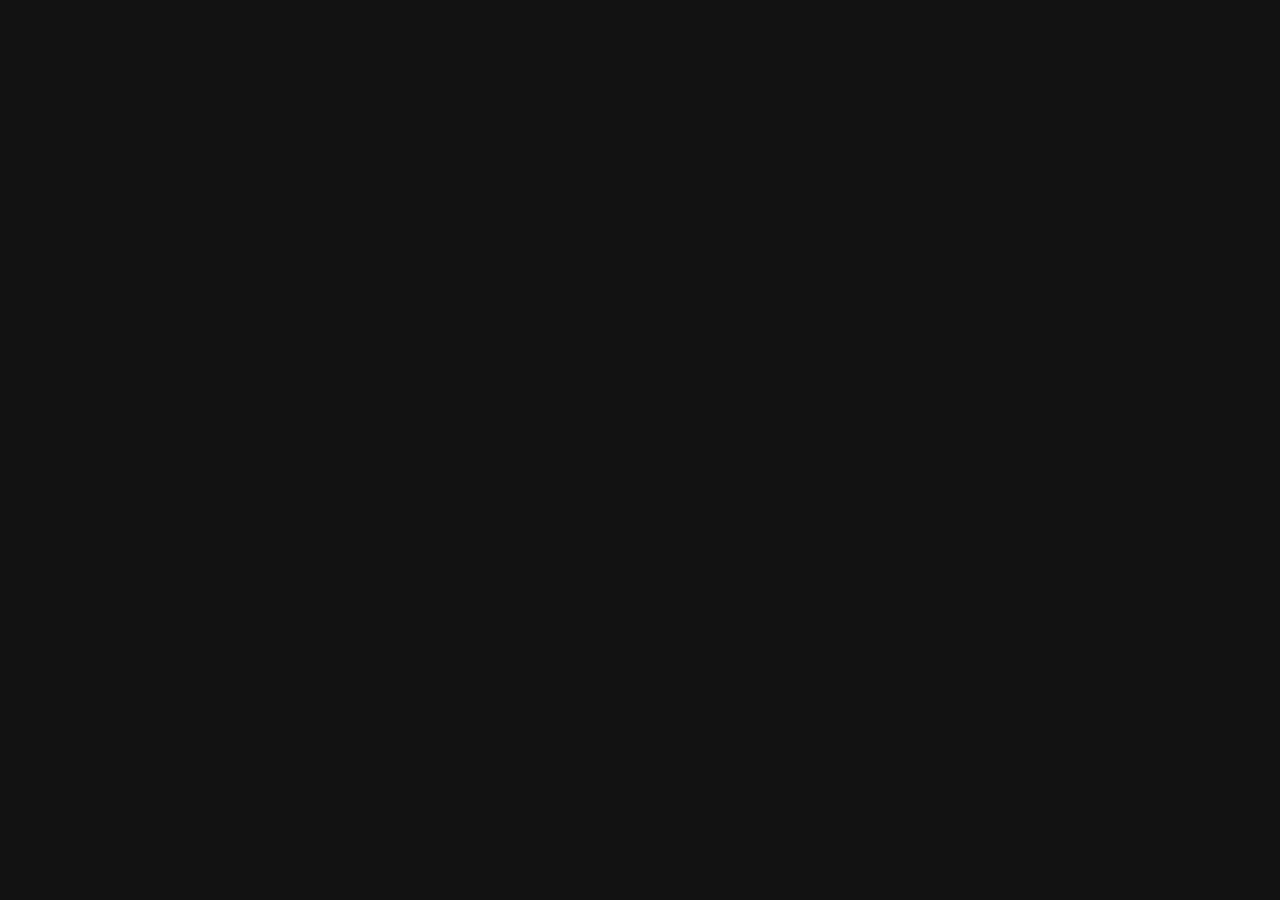
==== commit eba3f06f: "Update index.html" ====
--- a/index.html
+++ b/index.html
@@ -2,11 +2,11 @@
 <html lang="en">
   <head>
     <meta charset="UTF-8" />
-    <link rel="icon" type="image/svg+xml" href="/React-Portfolio/logo.png" />
+    <link rel="icon" type="image/svg+xml" href="./logo.png" />
     <meta name="viewport" content="width=device-width, initial-scale=1.0" />
     <title>Usman | Portfolio</title>
-    <script type="module" crossorigin src="/React-Portfolio/assets/index-d404a832.js"></script>
-    <link rel="stylesheet" href="/React-Portfolio/assets/index-0ebfb7ef.css">
+    <script type="module" crossorigin src="./assets/index-d404a832.js"></script>
+    <link rel="stylesheet" href="./assets/index-0ebfb7ef.css">
   </head>
   <body>
     <div id="root"></div>
--- a/assets/index-0ebfb7ef.css
+++ b/assets/index-0ebfb7ef.css
@@ -0,0 +1 @@
+@import"https://fonts.googleapis.com/css2?family=Poppins:wght@100;200;300;400;500;600;700;800;900&display=swap";@import"https://rsms.me/inter/inter.css";.vertical-timeline *{-webkit-box-sizing:border-box;box-sizing:border-box}.vertical-timeline{width:95%;max-width:1170px;margin:0 auto;position:relative;padding:2em 0}.vertical-timeline:after{content:"";display:table;clear:both}.vertical-timeline:before{content:"";position:absolute;top:0;left:18px;height:100%;width:4px;background:var(--line-color)}.vertical-timeline.vertical-timeline--one-column-right:before{right:18px;left:unset}@media only screen and (min-width:1170px){.vertical-timeline.vertical-timeline--two-columns{width:90%}.vertical-timeline.vertical-timeline--two-columns:before{left:50%;margin-left:-2px}}.vertical-timeline-element{position:relative;margin:2em 0}.vertical-timeline-element>div{min-height:1px}.vertical-timeline-element:after{content:"";display:table;clear:both}.vertical-timeline-element:first-child{margin-top:0}.vertical-timeline-element:last-child{margin-bottom:0}@media only screen and (min-width:1170px){.vertical-timeline-element{margin:4em 0}.vertical-timeline-element:first-child{margin-top:0}.vertical-timeline-element:last-child{margin-bottom:0}}.vertical-timeline-element-icon{position:absolute;top:0;left:0;width:40px;height:40px;border-radius:50%;-webkit-box-shadow:0 0 0 4px #fff,inset 0 2px 0 rgba(0,0,0,.08),0 3px 0 4px rgba(0,0,0,.05);box-shadow:0 0 0 4px #fff,inset 0 2px #00000014,0 3px 0 4px #0000000d}.vertical-timeline--one-column-right .vertical-timeline-element-icon{right:0;left:unset}.vertical-timeline-element-icon svg{display:block;width:24px;height:24px;position:relative;left:50%;top:50%;margin-left:-12px;margin-top:-12px}@media only screen and (min-width:1170px){.vertical-timeline--two-columns .vertical-timeline-element-icon{width:60px;height:60px;left:50%;margin-left:-30px}}.vertical-timeline-element-icon{-webkit-transform:translateZ(0);-webkit-backface-visibility:hidden}.vertical-timeline--animate .vertical-timeline-element-icon.is-hidden{visibility:hidden}.vertical-timeline--animate .vertical-timeline-element-icon.bounce-in{visibility:visible;-webkit-animation:cd-bounce-1 .6s;animation:cd-bounce-1 .6s}@-webkit-keyframes cd-bounce-1{0%{opacity:0;-webkit-transform:scale(.5)}60%{opacity:1;-webkit-transform:scale(1.2)}to{-webkit-transform:scale(1)}}@keyframes cd-bounce-1{0%{opacity:0;-webkit-transform:scale(.5);transform:scale(.5)}60%{opacity:1;-webkit-transform:scale(1.2);transform:scale(1.2)}to{-webkit-transform:scale(1);transform:scale(1)}}.vertical-timeline-element-content{position:relative;margin-left:60px;background:#fff;border-radius:.25em;padding:1em;-webkit-box-shadow:0 3px 0 #ddd;box-shadow:0 3px #ddd}.vertical-timeline--one-column-right .vertical-timeline-element-content{margin-right:60px;margin-left:unset}.vertical-timeline-element--no-children .vertical-timeline-element-content{background:0 0;-webkit-box-shadow:none;box-shadow:none}.vertical-timeline-element-content:after{content:"";display:table;clear:both}.vertical-timeline-element-content h2{color:#303e49}.vertical-timeline-element-content .vertical-timeline-element-date,.vertical-timeline-element-content p{font-size:13px;font-size:.8125rem;font-weight:500}.vertical-timeline-element-content .vertical-timeline-element-date{display:inline-block}.vertical-timeline-element-content p{margin:1em 0 0;line-height:1.6}.vertical-timeline-element-title,.vertical-timeline-element-subtitle{margin:0}.vertical-timeline-element-content .vertical-timeline-element-date{float:left;padding:.8em 0;opacity:.7}.vertical-timeline-element-content-arrow{content:"";position:absolute;top:16px;right:100%;height:0;width:0;border:7px solid transparent;border-right:7px solid #fff}.vertical-timeline--one-column-right .vertical-timeline-element-content-arrow{content:"";position:absolute;top:16px;right:unset;left:100%;height:0;width:0;border:7px solid transparent;border-left:7px solid #fff}.vertical-timeline--one-column-right .vertical-timeline-element-content:before{left:100%;border-left:7px solid #fff;border-right:unset}.vertical-timeline-element--no-children .vertical-timeline-element-content:before{display:none}.vertical-timeline-element--no-children .vertical-timeline-element-content-arrow{display:none}@media only screen and (min-width:768px){.vertical-timeline-element-content h2{font-size:20px;font-size:1.25rem}.vertical-timeline-element-content p{font-size:16px;font-size:1rem}.vertical-timeline-element-content .vertical-timeline-element-date{font-size:14px;font-size:.875rem}}@media only screen and (min-width:1170px){.vertical-timeline--two-columns .vertical-timeline-element-content{margin-left:0;padding:1.5em;width:44%}.vertical-timeline--two-columns .vertical-timeline-element-content-arrow{top:24px;left:100%;-webkit-transform:rotate(180deg);transform:rotate(180deg)}.vertical-timeline--two-columns .vertical-timeline-element-content .vertical-timeline-element-date{position:absolute;width:100%;left:124%;top:6px;font-size:16px;font-size:1rem}.vertical-timeline--two-columns .vertical-timeline-element.vertical-timeline-element--right .vertical-timeline-element-content,.vertical-timeline--two-columns .vertical-timeline-element:nth-child(even):not(.vertical-timeline-element--left) .vertical-timeline-element-content{float:right}.vertical-timeline--two-columns .vertical-timeline-element.vertical-timeline-element--right .vertical-timeline-element-content-arrow,.vertical-timeline--two-columns .vertical-timeline-element:nth-child(even):not(.vertical-timeline-element--left) .vertical-timeline-element-content-arrow{top:24px;left:auto;right:100%;-webkit-transform:rotate(0);transform:rotate(0)}.vertical-timeline--one-column-right .vertical-timeline-element.vertical-timeline-element--right .vertical-timeline-element-content-arrow,.vertical-timeline--one-column-right .vertical-timeline-element:nth-child(even):not(.vertical-timeline-element--left) .vertical-timeline-element-content-arrow{top:24px;left:100%;right:auto;-webkit-transform:rotate(0);transform:rotate(0)}.vertical-timeline--two-columns .vertical-timeline-element.vertical-timeline-element--right .vertical-timeline-element-content .vertical-timeline-element-date,.vertical-timeline--two-columns .vertical-timeline-element:nth-child(even):not(.vertical-timeline-element--left) .vertical-timeline-element-content .vertical-timeline-element-date{left:auto;right:124%;text-align:right}}.vertical-timeline--animate .vertical-timeline-element-content.is-hidden{visibility:hidden}.vertical-timeline--animate .vertical-timeline-element-content.bounce-in{visibility:visible;-webkit-animation:cd-bounce-2 .6s;animation:cd-bounce-2 .6s}@media only screen and (min-width:1170px){.vertical-timeline--two-columns.vertical-timeline--animate .vertical-timeline-element.vertical-timeline-element--right .vertical-timeline-element-content.bounce-in,.vertical-timeline--two-columns.vertical-timeline--animate .vertical-timeline-element:nth-child(even):not(.vertical-timeline-element--left) .vertical-timeline-element-content.bounce-in{-webkit-animation:cd-bounce-2-inverse .6s;animation:cd-bounce-2-inverse .6s}}@media only screen and (max-width:1169px){.vertical-timeline--animate .vertical-timeline-element-content.bounce-in{visibility:visible;-webkit-animation:cd-bounce-2-inverse .6s;animation:cd-bounce-2-inverse .6s}}@-webkit-keyframes cd-bounce-2{0%{opacity:0;-webkit-transform:translateX(-100px)}60%{opacity:1;-webkit-transform:translateX(20px)}to{-webkit-transform:translateX(0)}}@keyframes cd-bounce-2{0%{opacity:0;-webkit-transform:translateX(-100px);transform:translate(-100px)}60%{opacity:1;-webkit-transform:translateX(20px);transform:translate(20px)}to{-webkit-transform:translateX(0);transform:translate(0)}}@-webkit-keyframes cd-bounce-2-inverse{0%{opacity:0;-webkit-transform:translateX(100px)}60%{opacity:1;-webkit-transform:translateX(-20px)}to{-webkit-transform:translateX(0)}}@keyframes cd-bounce-2-inverse{0%{opacity:0;-webkit-transform:translateX(100px);transform:translate(100px)}60%{opacity:1;-webkit-transform:translateX(-20px);transform:translate(-20px)}to{-webkit-transform:translateX(0);transform:translate(0)}}*,:before,:after{box-sizing:border-box;border-width:0;border-style:solid;border-color:#e5e7eb}:before,:after{--tw-content: ""}html{line-height:1.5;-webkit-text-size-adjust:100%;-moz-tab-size:4;-o-tab-size:4;tab-size:4;font-family:ui-sans-serif,system-ui,-apple-system,BlinkMacSystemFont,Segoe UI,Roboto,Helvetica Neue,Arial,Noto Sans,sans-serif,"Apple Color Emoji","Segoe UI Emoji",Segoe UI Symbol,"Noto Color Emoji";font-feature-settings:normal}body{margin:0;line-height:inherit}hr{height:0;color:inherit;border-top-width:1px}abbr:where([title]){-webkit-text-decoration:underline dotted;text-decoration:underline dotted}h1,h2,h3,h4,h5,h6{font-size:inherit;font-weight:inherit}a{color:inherit;text-decoration:inherit}b,strong{font-weight:bolder}code,kbd,samp,pre{font-family:ui-monospace,SFMono-Regular,Menlo,Monaco,Consolas,Liberation Mono,Courier New,monospace;font-size:1em}small{font-size:80%}sub,sup{font-size:75%;line-height:0;position:relative;vertical-align:baseline}sub{bottom:-.25em}sup{top:-.5em}table{text-indent:0;border-color:inherit;border-collapse:collapse}button,input,optgroup,select,textarea{font-family:inherit;font-size:100%;font-weight:inherit;line-height:inherit;color:inherit;margin:0;padding:0}button,select{text-transform:none}button,[type=button],[type=reset],[type=submit]{-webkit-appearance:button;background-color:transparent;background-image:none}:-moz-focusring{outline:auto}:-moz-ui-invalid{box-shadow:none}progress{vertical-align:baseline}::-webkit-inner-spin-button,::-webkit-outer-spin-button{height:auto}[type=search]{-webkit-appearance:textfield;outline-offset:-2px}::-webkit-search-decoration{-webkit-appearance:none}::-webkit-file-upload-button{-webkit-appearance:button;font:inherit}summary{display:list-item}blockquote,dl,dd,h1,h2,h3,h4,h5,h6,hr,figure,p,pre{margin:0}fieldset{margin:0;padding:0}legend{padding:0}ol,ul,menu{list-style:none;margin:0;padding:0}textarea{resize:vertical}input::-moz-placeholder,textarea::-moz-placeholder{opacity:1;color:#9ca3af}input::placeholder,textarea::placeholder{opacity:1;color:#9ca3af}button,[role=button]{cursor:pointer}:disabled{cursor:default}img,svg,video,canvas,audio,iframe,embed,object{display:block;vertical-align:middle}img,video{max-width:100%;height:auto}[hidden]{display:none}*,:before,:after{--tw-border-spacing-x: 0;--tw-border-spacing-y: 0;--tw-translate-x: 0;--tw-translate-y: 0;--tw-rotate: 0;--tw-skew-x: 0;--tw-skew-y: 0;--tw-scale-x: 1;--tw-scale-y: 1;--tw-pan-x: ;--tw-pan-y: ;--tw-pinch-zoom: ;--tw-scroll-snap-strictness: proximity;--tw-ordinal: ;--tw-slashed-zero: ;--tw-numeric-figure: ;--tw-numeric-spacing: ;--tw-numeric-fraction: ;--tw-ring-inset: ;--tw-ring-offset-width: 0px;--tw-ring-offset-color: #fff;--tw-ring-color: rgb(59 130 246 / .5);--tw-ring-offset-shadow: 0 0 #0000;--tw-ring-shadow: 0 0 #0000;--tw-shadow: 0 0 #0000;--tw-shadow-colored: 0 0 #0000;--tw-blur: ;--tw-brightness: ;--tw-contrast: ;--tw-grayscale: ;--tw-hue-rotate: ;--tw-invert: ;--tw-saturate: ;--tw-sepia: ;--tw-drop-shadow: ;--tw-backdrop-blur: ;--tw-backdrop-brightness: ;--tw-backdrop-contrast: ;--tw-backdrop-grayscale: ;--tw-backdrop-hue-rotate: ;--tw-backdrop-invert: ;--tw-backdrop-opacity: ;--tw-backdrop-saturate: ;--tw-backdrop-sepia: }::backdrop{--tw-border-spacing-x: 0;--tw-border-spacing-y: 0;--tw-translate-x: 0;--tw-translate-y: 0;--tw-rotate: 0;--tw-skew-x: 0;--tw-skew-y: 0;--tw-scale-x: 1;--tw-scale-y: 1;--tw-pan-x: ;--tw-pan-y: ;--tw-pinch-zoom: ;--tw-scroll-snap-strictness: proximity;--tw-ordinal: ;--tw-slashed-zero: ;--tw-numeric-figure: ;--tw-numeric-spacing: ;--tw-numeric-fraction: ;--tw-ring-inset: ;--tw-ring-offset-width: 0px;--tw-ring-offset-color: #fff;--tw-ring-color: rgb(59 130 246 / .5);--tw-ring-offset-shadow: 0 0 #0000;--tw-ring-shadow: 0 0 #0000;--tw-shadow: 0 0 #0000;--tw-shadow-colored: 0 0 #0000;--tw-blur: ;--tw-brightness: ;--tw-contrast: ;--tw-grayscale: ;--tw-hue-rotate: ;--tw-invert: ;--tw-saturate: ;--tw-sepia: ;--tw-drop-shadow: ;--tw-backdrop-blur: ;--tw-backdrop-brightness: ;--tw-backdrop-contrast: ;--tw-backdrop-grayscale: ;--tw-backdrop-hue-rotate: ;--tw-backdrop-invert: ;--tw-backdrop-opacity: ;--tw-backdrop-saturate: ;--tw-backdrop-sepia: }.container{width:100%}@media (min-width: 450px){.container{max-width:450px}}@media (min-width: 640px){.container{max-width:640px}}@media (min-width: 768px){.container{max-width:768px}}@media (min-width: 1024px){.container{max-width:1024px}}@media (min-width: 1280px){.container{max-width:1280px}}@media (min-width: 1536px){.container{max-width:1536px}}.visible{visibility:visible}.fixed{position:fixed}.absolute{position:absolute}.relative{position:relative}.inset-0{top:0px;right:0px;bottom:0px;left:0px}.bottom-0{bottom:0px}.bottom-32{bottom:8rem}.left-0{left:0px}.right-0{right:0px}.top-0{top:0px}.top-1{top:.25rem}.top-1\/2{top:50%}.top-20{top:5rem}.top-\[200px\]{top:200px}.z-0{z-index:0}.z-10{z-index:10}.z-20{z-index:20}.z-\[-1\]{z-index:-1}.z-\[1\]{z-index:1}.m-0{margin:0}.m-3{margin:.75rem}.mx-4{margin-left:1rem;margin-right:1rem}.mx-auto{margin-left:auto;margin-right:auto}.my-2{margin-top:.5rem;margin-bottom:.5rem}.mb-1{margin-bottom:.25rem}.mb-4{margin-bottom:1rem}.ml-24{margin-left:6rem}.ml-5{margin-left:1.25rem}.mr-4{margin-right:1rem}.mt-0{margin-top:0}.mt-1{margin-top:.25rem}.mt-12{margin-top:3rem}.mt-2{margin-top:.5rem}.mt-20{margin-top:5rem}.mt-3{margin-top:.75rem}.mt-4{margin-top:1rem}.mt-5{margin-top:1.25rem}.mt-60{margin-top:15rem}.mt-7{margin-top:1.75rem}.flex{display:flex}.hidden{display:none}.h-1\/2{height:50%}.h-10{height:2.5rem}.h-3{height:.75rem}.h-40{height:10rem}.h-5{height:1.25rem}.h-6{height:1.5rem}.h-8{height:2rem}.h-9{height:2.25rem}.h-\[230px\]{height:230px}.h-\[28px\]{height:28px}.h-\[350px\]{height:350px}.h-\[60\%\]{height:60%}.h-\[64px\]{height:64px}.h-auto{height:auto}.h-full{height:100%}.h-screen{height:100vh}.w-1{width:.25rem}.w-1\/2{width:50%}.w-10{width:2.5rem}.w-3{width:.75rem}.w-5{width:1.25rem}.w-6{width:1.5rem}.w-8{width:2rem}.w-9{width:2.25rem}.w-\[28px\]{width:28px}.w-\[35px\]{width:35px}.w-\[60\%\]{width:60%}.w-fit{width:-moz-fit-content;width:fit-content}.w-full{width:100%}.w-screen{width:100vw}.min-w-\[140px\]{min-width:140px}.max-w-3xl{max-width:48rem}.max-w-7xl{max-width:80rem}.flex-1{flex:1 1 0%}.flex-\[0\.75\]{flex:.75}.-translate-y-1\/2{--tw-translate-y: -50%;transform:translate(var(--tw-translate-x),var(--tw-translate-y)) rotate(var(--tw-rotate)) skew(var(--tw-skew-x)) skewY(var(--tw-skew-y)) scaleX(var(--tw-scale-x)) scaleY(var(--tw-scale-y))}.transform{transform:translate(var(--tw-translate-x),var(--tw-translate-y)) rotate(var(--tw-rotate)) skew(var(--tw-skew-x)) skewY(var(--tw-skew-y)) scaleX(var(--tw-scale-x)) scaleY(var(--tw-scale-y))}.cursor-pointer{cursor:pointer}.list-disc{list-style-type:disc}.list-none{list-style-type:none}.flex-row{flex-direction:row}.flex-col{flex-direction:column}.flex-col-reverse{flex-direction:column-reverse}.flex-wrap{flex-wrap:wrap}.items-start{align-items:flex-start}.items-center{align-items:center}.justify-end{justify-content:flex-end}.justify-center{justify-content:center}.justify-between{justify-content:space-between}.gap-1{gap:.25rem}.gap-10{gap:2.5rem}.gap-2{gap:.5rem}.gap-4{gap:1rem}.gap-5{gap:1.25rem}.gap-60{gap:15rem}.gap-7{gap:1.75rem}.space-y-2>:not([hidden])~:not([hidden]){--tw-space-y-reverse: 0;margin-top:calc(.5rem * calc(1 - var(--tw-space-y-reverse)));margin-bottom:calc(.5rem * var(--tw-space-y-reverse))}.overflow-hidden{overflow:hidden}.overflow-x-auto{overflow-x:auto}.rounded-2xl{border-radius:1rem}.rounded-3xl{border-radius:1.5rem}.rounded-full{border-radius:9999px}.rounded-lg{border-radius:.5rem}.rounded-xl{border-radius:.75rem}.border-4{border-width:4px}.border-none{border-style:none}.border-secondary{--tw-border-opacity: 1;border-color:rgb(170 166 195 / var(--tw-border-opacity))}.bg-\[\#fcfcfc\]{--tw-bg-opacity: 1;background-color:rgb(252 252 252 / var(--tw-bg-opacity))}.bg-black{--tw-bg-opacity: 1;background-color:rgb(0 0 0 / var(--tw-bg-opacity))}.bg-black-200{--tw-bg-opacity: 1;background-color:rgb(9 3 37 / var(--tw-bg-opacity))}.bg-gray-700{--tw-bg-opacity: 1;background-color:rgb(55 65 81 / var(--tw-bg-opacity))}.bg-gray-900{--tw-bg-opacity: 1;background-color:rgb(17 24 39 / var(--tw-bg-opacity))}.bg-secondary{--tw-bg-opacity: 1;background-color:rgb(170 166 195 / var(--tw-bg-opacity))}.bg-transparent{background-color:transparent}.bg-center{background-position:center}.object-contain{-o-object-fit:contain;object-fit:contain}.object-cover{-o-object-fit:cover;object-fit:cover}.p-0{padding:0}.p-10{padding:2.5rem}.p-2{padding:.5rem}.p-5{padding:1.25rem}.p-6{padding:1.5rem}.p-8{padding:2rem}.px-4{padding-left:1rem;padding-right:1rem}.px-6{padding-left:1.5rem;padding-right:1.5rem}.px-8{padding-left:2rem;padding-right:2rem}.py-10{padding-top:2.5rem;padding-bottom:2.5rem}.py-3{padding-top:.75rem;padding-bottom:.75rem}.py-4{padding-top:1rem;padding-bottom:1rem}.py-5{padding-top:1.25rem;padding-bottom:1.25rem}.py-6{padding-top:1.5rem;padding-bottom:1.5rem}.pl-1{padding-left:.25rem}.text-center{text-align:center}.text-\[12px\]{font-size:12px}.text-\[14px\]{font-size:14px}.text-\[16px\]{font-size:16px}.text-\[17px\]{font-size:17px}.text-\[18px\]{font-size:18px}.text-\[24px\]{font-size:24px}.text-\[30px\]{font-size:30px}.text-\[40px\]{font-size:40px}.text-\[48px\]{font-size:48px}.text-sm{font-size:.875rem;line-height:1.25rem}.font-black{font-weight:900}.font-bold{font-weight:700}.font-extralight{font-weight:200}.font-medium{font-weight:500}.font-semibold{font-weight:600}.uppercase{text-transform:uppercase}.leading-\[30px\]{line-height:30px}.tracking-wider{letter-spacing:.05em}.text-\[\#915EFF\]{--tw-text-opacity: 1;color:rgb(145 94 255 / var(--tw-text-opacity))}.text-\[\#dfd9ff\]{--tw-text-opacity: 1;color:rgb(223 217 255 / var(--tw-text-opacity))}.text-purple-700{--tw-text-opacity: 1;color:rgb(126 34 206 / var(--tw-text-opacity))}.text-secondary{--tw-text-opacity: 1;color:rgb(170 166 195 / var(--tw-text-opacity))}.text-white{--tw-text-opacity: 1;color:rgb(255 255 255 / var(--tw-text-opacity))}.text-white-100{--tw-text-opacity: 1;color:rgb(243 243 243 / var(--tw-text-opacity))}.shadow-md{--tw-shadow: 0 4px 6px -1px rgb(0 0 0 / .1), 0 2px 4px -2px rgb(0 0 0 / .1);--tw-shadow-colored: 0 4px 6px -1px var(--tw-shadow-color), 0 2px 4px -2px var(--tw-shadow-color);box-shadow:var(--tw-ring-offset-shadow, 0 0 #0000),var(--tw-ring-shadow, 0 0 #0000),var(--tw-shadow)}.shadow-primary{--tw-shadow-color: #050816;--tw-shadow: var(--tw-shadow-colored)}.outline-none{outline:2px solid transparent;outline-offset:2px}.blur{--tw-blur: blur(8px);filter:var(--tw-blur) var(--tw-brightness) var(--tw-contrast) var(--tw-grayscale) var(--tw-hue-rotate) var(--tw-invert) var(--tw-saturate) var(--tw-sepia) var(--tw-drop-shadow)}.grayscale{--tw-grayscale: grayscale(100%);filter:var(--tw-blur) var(--tw-brightness) var(--tw-contrast) var(--tw-grayscale) var(--tw-hue-rotate) var(--tw-invert) var(--tw-saturate) var(--tw-sepia) var(--tw-drop-shadow)}.transition{transition-property:color,background-color,border-color,text-decoration-color,fill,stroke,opacity,box-shadow,transform,filter,-webkit-backdrop-filter;transition-property:color,background-color,border-color,text-decoration-color,fill,stroke,opacity,box-shadow,transform,filter,backdrop-filter;transition-property:color,background-color,border-color,text-decoration-color,fill,stroke,opacity,box-shadow,transform,filter,backdrop-filter,-webkit-backdrop-filter;transition-timing-function:cubic-bezier(.4,0,.2,1);transition-duration:.15s}.transition-transform{transition-property:transform;transition-timing-function:cubic-bezier(.4,0,.2,1);transition-duration:.15s}*{margin:0;padding:0;box-sizing:border-box;font-family:Poppins,sans-serif;color-scheme:dark}.starry-night{background-image:url([data-uri]);background-repeat:repeat;background-size:30%;z-index:-1}.loadingScreen{position:fixed;top:0;left:0;bottom:0;right:0;background-color:inherit;background-image:inherit;display:flex;align-items:center;justify-content:center;transition:opacity 8s;z-index:1000;font-family:Almendra,serif}.loadingScreen__board{padding:64px;background-color:#16a04b6b;border-radius:24px;text-align:center;border:dashed 6px rgb(0 0 0 / 12%);transition:opacity .4s}.loadingScreen__title{font-size:4rem;color:#00000080;margin:0 0 8px}.loadingScreen__button{padding:8px 32px;background-color:#0000003d;color:#fff;border:none;font-weight:700;font-size:2.5rem;border-radius:8px;transition:background-color .4s;font-family:Almendra,serif}.loadingScreen__button:hover{background-color:#0000006b;cursor:pointer}.loadingScreen__button:disabled{opacity:.3;cursor:not-allowed}.loadingScreen__progress{position:absolute;bottom:0;left:0;width:100%;height:12px}.loadingScreen__progress__value{position:absolute;left:0;top:0;bottom:0;background-color:#0000007f;transition:width .4s}.loadingScreen--started{opacity:0;pointer-events:none}.loadingScreen--started .loadingScreen__board{opacity:0}.certificates{overscroll-behavior:none;cursor:url([data-uri]),auto}.avatar{cursor:url([data-uri]),auto}.overlay-container{top:0;left:0;width:100%;height:100-vh;z-index:1}::-webkit-scrollbar{width:10px;background-color:#f5f5f5}::-webkit-scrollbar-thumb{background-color:#888;border-radius:5px}::-webkit-scrollbar-thumb:hover{background-color:#555}.scrollbar{scrollbar-width:thin;scrollbar-color:#888 #f5f5f5}.scrollbar::-webkit-scrollbar-thumb{background-color:#888;border-radius:5px}.scrollbar::-webkit-scrollbar-thumb:hover{background-color:#555}.scrollbar::-webkit-scrollbar-track{background-color:#f5f5f5}.scroll-container{scroll-behavior:smooth}.scroll-container::-webkit-scrollbar{display:none}.scroll-container::-webkit-scrollbar-corner{background-color:transparent}.hash-span{margin-top:-100px;padding-bottom:100px;display:block}.black-gradient{background:#000000;background:linear-gradient(to right,#434343,#000000)}.violet-gradient{background:#804dee;background:linear-gradient(-90deg,#804dee 0%,rgba(60,51,80,0) 100%);background:-webkit-linear-gradient(-90deg,#804dee 0%,rgba(60,51,80,0) 100%)}.white-gradient{background:#f5f5f5;background:linear-gradient(-90deg,#f5f5f5 0%,rgba(60,51,80,0) 100%);background:-webkit-linear-gradient(-90deg,#f5f5f5 0%,rgba(60,51,80,0) 100%)}.green-pink-gradient{background:"#00cea8";background:linear-gradient(90.13deg,#00cea8 1.9%,#bf61ff 97.5%);background:-webkit-linear-gradient(-90.13deg,#00cea8 1.9%,#bf61ff 97.5%)}.orange-text-gradient{background:#f12711;background:linear-gradient(to top,#f12711,#f5af19);-webkit-background-clip:text;-webkit-text-fill-color:transparent}.green-text-gradient{background:#11998e;background:linear-gradient(to top,#11998e,#38ef7d);-webkit-background-clip:text;-webkit-text-fill-color:transparent}.blue-text-gradient{background:#56ccf2;background:linear-gradient(to top,#2f80ed,#56ccf2);-webkit-background-clip:text;-webkit-text-fill-color:transparent}.pink-text-gradient{background:#ec008c;background:linear-gradient(to top,#ec008c,#fc6767);-webkit-background-clip:text;-webkit-text-fill-color:transparent}.canvas-loader{font-size:10px;width:1em;height:1em;border-radius:50%;position:relative;text-indent:-9999em;animation:mulShdSpin 1.1s infinite ease;transform:translateZ(0)}@keyframes mulShdSpin{0%,to{box-shadow:0 -2.6em #fff,1.8em -1.8em #fff3,2.5em 0 #fff3,1.75em 1.75em #fff3,0 2.5em #fff3,-1.8em 1.8em #fff3,-2.6em 0 #ffffff80,-1.8em -1.8em #ffffffb3}12.5%{box-shadow:0 -2.6em #ffffffb3,1.8em -1.8em #fff,2.5em 0 #fff3,1.75em 1.75em #fff3,0 2.5em #fff3,-1.8em 1.8em #fff3,-2.6em 0 #fff3,-1.8em -1.8em #ffffff80}25%{box-shadow:0 -2.6em #ffffff80,1.8em -1.8em #ffffffb3,2.5em 0 #fff,1.75em 1.75em #fff3,0 2.5em #fff3,-1.8em 1.8em #fff3,-2.6em 0 #fff3,-1.8em -1.8em #fff3}37.5%{box-shadow:0 -2.6em #fff3,1.8em -1.8em #ffffff80,2.5em 0 #ffffffb3,1.75em 1.75em #fff,0 2.5em #fff3,-1.8em 1.8em #fff3,-2.6em 0 #fff3,-1.8em -1.8em #fff3}50%{box-shadow:0 -2.6em #fff3,1.8em -1.8em #fff3,2.5em 0 #ffffff80,1.75em 1.75em #ffffffb3,0 2.5em #fff,-1.8em 1.8em #fff3,-2.6em 0 #fff3,-1.8em -1.8em #fff3}62.5%{box-shadow:0 -2.6em #fff3,1.8em -1.8em #fff3,2.5em 0 #fff3,1.75em 1.75em #ffffff80,0 2.5em #ffffffb3,-1.8em 1.8em #fff,-2.6em 0 #fff3,-1.8em -1.8em #fff3}75%{box-shadow:0 -2.6em #fff3,1.8em -1.8em #fff3,2.5em 0 #fff3,1.75em 1.75em #fff3,0 2.5em #ffffff80,-1.8em 1.8em #ffffffb3,-2.6em 0 #fff,-1.8em -1.8em #fff3}87.5%{box-shadow:0 -2.6em #fff3,1.8em -1.8em #fff3,2.5em 0 #fff3,1.75em 1.75em #fff3,0 2.5em #fff3,-1.8em 1.8em #ffffff80,-2.6em 0 #ffffffb3,-1.8em -1.8em #fff}}.placeholder\:text-secondary::-moz-placeholder{--tw-text-opacity: 1;color:rgb(170 166 195 / var(--tw-text-opacity))}.placeholder\:text-secondary::placeholder{--tw-text-opacity: 1;color:rgb(170 166 195 / var(--tw-text-opacity))}.hover\:text-white:hover{--tw-text-opacity: 1;color:rgb(255 255 255 / var(--tw-text-opacity))}@media (min-width: 450px){.xs\:bottom-10{bottom:2.5rem}.xs\:w-\[320px\]{width:320px}.xs\:text-\[20px\]{font-size:20px}.xs\:text-\[40px\]{font-size:40px}.xs\:text-\[50px\]{font-size:50px}}@media (min-width: 640px){.sm\:block{display:block}.sm\:flex{display:flex}.sm\:hidden{display:none}.sm\:h-80{height:20rem}.sm\:w-\[360px\]{width:360px}.sm\:px-16{padding-left:4rem;padding-right:4rem}.sm\:py-16{padding-top:4rem;padding-bottom:4rem}.sm\:text-\[18px\]{font-size:18px}.sm\:text-\[26px\]{font-size:26px}.sm\:text-\[50px\]{font-size:50px}.sm\:text-\[60px\]{font-size:60px}}@media (min-width: 768px){.md\:h-\[550px\]{height:550px}.md\:w-1\/3{width:33.333333%}.md\:text-\[50px\]{font-size:50px}}@media (min-width: 1024px){.lg\:text-\[30px\]{font-size:30px}.lg\:text-\[70px\]{font-size:70px}.lg\:leading-\[40px\]{line-height:40px}.lg\:leading-\[98px\]{line-height:98px}}@media (min-width: 1280px){.xl\:mt-12{margin-top:3rem}.xl\:h-auto{height:auto}.xl\:flex-1{flex:1 1 0%}.xl\:flex-row{flex-direction:row}}
